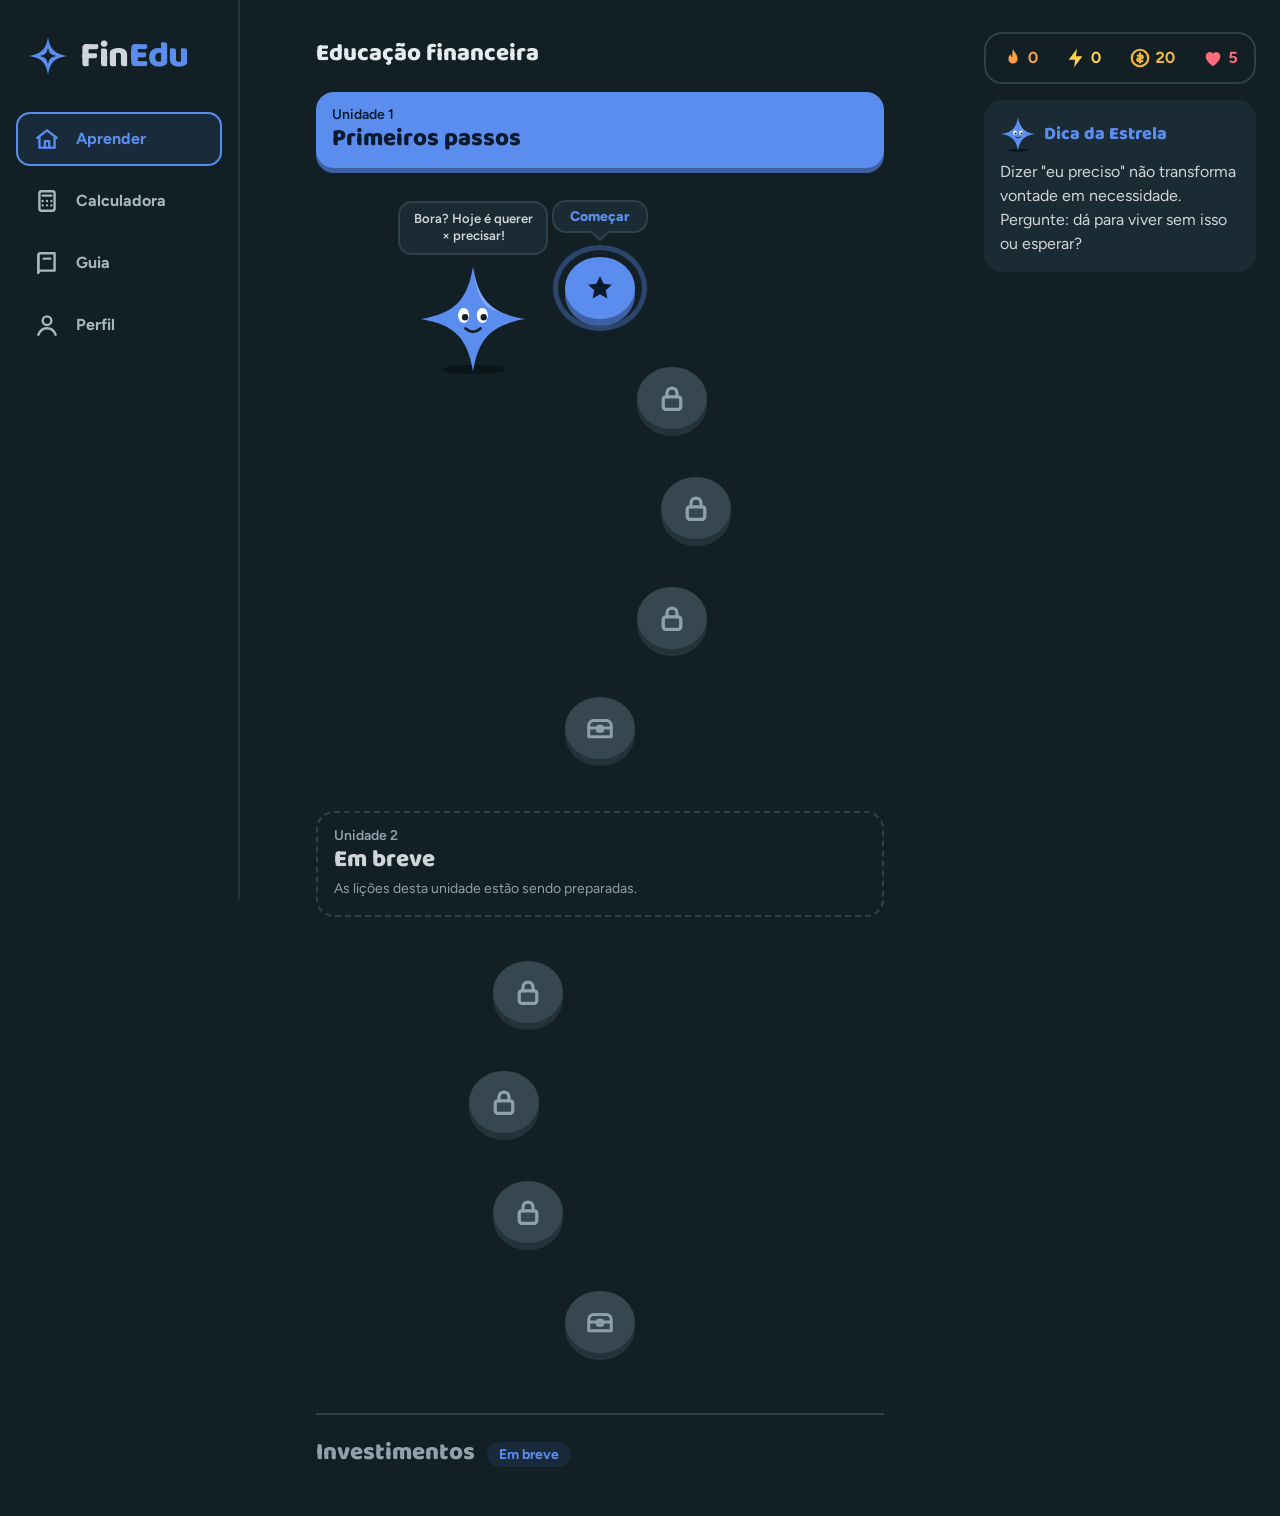
==== index.html @ fd8557d6 "Níveis por XP, de Aprendiz a Investidor, com aviso ao subir Co-Authored-By: Claude Opus 5.5 <noreply" ====
<!doctype html>
<html lang="pt-BR">
<head>
  <meta charset="utf-8">
  <meta name="viewport" content="width=device-width, initial-scale=1, viewport-fit=cover">
  <meta name="color-scheme" content="dark">
  <meta name="theme-color" content="#121F25">
  <meta name="description" content="FinEdu: educação financeira em lições curtas, para os alunos do CETI Dom Severino.">
  <title>FinEdu</title>
  <link rel="icon" href="img/favicon.svg" type="image/svg+xml">
  <link rel="stylesheet" href="css/estilo.css">
</head>
<body>

  <!-- ==========================================================
       ESTOJO DE ÍCONES
       Cada ícone é desenhado uma vez aqui (<symbol id="i-nome">)
       e reaproveitado no resto do app com <use href="#i-nome">.
       A cor vem do CSS (currentColor), nunca daqui.
       ========================================================== -->
  <svg class="estojo" xmlns="http://www.w3.org/2000/svg" aria-hidden="true" focusable="false">

    <!-- Estrela da logo: quatro pontas com o miolo vazado -->
    <symbol id="i-logo" viewBox="0 0 120 120">
      <path fill="currentColor" fill-rule="evenodd" d="M60 4C66 40 80 54 116 60C80 66 66 80 60 116C54 80 40 66 4 60C40 54 54 40 60 4ZM60 34C63 52 68 57 86 60C68 63 63 68 60 86C57 68 52 63 34 60C52 57 57 52 60 34Z"/>
    </symbol>

    <!-- Faísca: a mesma estrela, cheia (usada na comemoração) -->
    <symbol id="i-faisca" viewBox="0 0 120 120">
      <path fill="currentColor" d="M60 4C66 40 80 54 116 60C80 66 66 80 60 116C54 80 40 66 4 60C40 54 54 40 60 4Z"/>
    </symbol>

    <!-- Menu -->
    <symbol id="i-aprender" viewBox="0 0 24 24">
      <g fill="none" stroke="currentColor" stroke-width="2.2" stroke-linecap="round" stroke-linejoin="round">
        <path d="M3 11l9-7 9 7"/><path d="M5 10v10h14V10"/><path d="M10 20v-6h4v6"/>
      </g>
    </symbol>
    <symbol id="i-calculadora" viewBox="0 0 24 24">
      <g fill="none" stroke="currentColor" stroke-width="2.2" stroke-linecap="round" stroke-linejoin="round">
        <rect x="5" y="3" width="14" height="18" rx="2"/><path d="M8 7h8"/>
        <path d="M8 12h.01M12 12h.01M16 12h.01M8 16h.01M12 16h.01M16 16h.01"/>
      </g>
    </symbol>
    <symbol id="i-guia" viewBox="0 0 24 24">
      <g fill="none" stroke="currentColor" stroke-width="2.2" stroke-linecap="round" stroke-linejoin="round">
        <path d="M4 5a2 2 0 0 1 2-2h13v16H6a2 2 0 0 0-2 2z"/><path d="M4 21V5"/><path d="M9 8h6"/>
      </g>
    </symbol>
    <symbol id="i-perfil" viewBox="0 0 24 24">
      <g fill="none" stroke="currentColor" stroke-width="2.2" stroke-linecap="round" stroke-linejoin="round">
        <circle cx="12" cy="8" r="4"/><path d="M4 21c1.5-4 4.5-6 8-6s6.5 2 8 6"/>
      </g>
    </symbol>

    <!-- Contadores -->
    <symbol id="i-sequencia" viewBox="0 0 24 24">
      <path fill="currentColor" d="M12 2c1 4 5 5.5 5 11a5 5 0 0 1-10 0c0-2.5 1.2-4 2.4-5 .1 1.6.8 2.7 1.8 3.2C11 8.5 11.3 5 12 2z"/>
    </symbol>
    <symbol id="i-xp" viewBox="0 0 24 24">
      <path fill="currentColor" d="M13 2L4 14h7l-1 8 9-12h-7z"/>
    </symbol>
    <symbol id="i-moeda" viewBox="0 0 24 24">
      <g fill="none" stroke="currentColor" stroke-width="2.4" stroke-linecap="round">
        <circle cx="12" cy="12" r="9"/><path d="M12 7v10M9.5 9.5h4a1.5 1.5 0 0 1 0 3h-3a1.5 1.5 0 0 0 0 3h4"/>
      </g>
    </symbol>
    <symbol id="i-vida" viewBox="0 0 24 24">
      <path fill="currentColor" d="M12 21s-8-5.2-8-11a4.5 4.5 0 0 1 8-2.8A4.5 4.5 0 0 1 20 10c0 5.8-8 11-8 11z"/>
    </symbol>

    <!-- Nível: divisa (duas setas para cima) -->
    <symbol id="i-nivel" viewBox="0 0 24 24">
      <g fill="none" stroke="currentColor" stroke-width="2.6" stroke-linecap="round" stroke-linejoin="round">
        <path d="M6 12l6-6 6 6"/><path d="M6 19l6-6 6 6"/>
      </g>
    </symbol>

    <!-- Trilha -->
    <symbol id="i-check" viewBox="0 0 24 24">
      <path fill="none" stroke="currentColor" stroke-width="3.2" stroke-linecap="round" stroke-linejoin="round" d="M5 12.5l4.5 4.5L19 7.5"/>
    </symbol>
    <symbol id="i-estrela-licao" viewBox="0 0 24 24">
      <path fill="currentColor" d="M12 2.5l2.9 6 6.6.8-4.9 4.5 1.3 6.5L12 17l-5.9 3.3 1.3-6.5L2.5 9.3l6.6-.8z"/>
    </symbol>
    <symbol id="i-cadeado" viewBox="0 0 24 24">
      <g fill="none" stroke="currentColor" stroke-width="2.6" stroke-linecap="round" stroke-linejoin="round">
        <rect x="5" y="11" width="14" height="10" rx="2"/><path d="M8 11V8a4 4 0 0 1 8 0v3"/>
      </g>
    </symbol>
    <symbol id="i-bau" viewBox="0 0 24 24">
      <g fill="none" stroke="currentColor" stroke-width="2.4" stroke-linecap="round" stroke-linejoin="round">
        <path d="M3 10a4 4 0 0 1 4-4h10a4 4 0 0 1 4 4v9H3z"/><path d="M3 12h18"/><rect x="10" y="10.5" width="4" height="4" rx="1"/>
      </g>
    </symbol>
    <symbol id="i-bau-aberto" viewBox="0 0 24 24">
      <g fill="none" stroke="currentColor" stroke-width="2.4" stroke-linecap="round" stroke-linejoin="round">
        <path d="M3 13h18v6a1 1 0 0 1-1 1H4a1 1 0 0 1-1-1z"/>
        <path d="M4 10.5 5.6 5.4A2 2 0 0 1 7.5 4h9a2 2 0 0 1 1.9 1.4l1.6 5.1z"/>
        <path d="M12 13v3"/>
      </g>
    </symbol>

    <!-- Lição e avisos -->
    <symbol id="i-fechar" viewBox="0 0 24 24">
      <path fill="none" stroke="currentColor" stroke-width="2.6" stroke-linecap="round" d="M18 6L6 18M6 6l12 12"/>
    </symbol>
    <symbol id="i-alerta" viewBox="0 0 24 24">
      <g fill="none" stroke="currentColor" stroke-width="2.2" stroke-linecap="round" stroke-linejoin="round">
        <path d="M10.3 3.9 1.8 18a2 2 0 0 0 1.7 3h17a2 2 0 0 0 1.7-3L13.7 3.9a2 2 0 0 0-3.4 0z"/><path d="M12 9v4M12 17h.01"/>
      </g>
    </symbol>

    <!-- Perfil -->
    <symbol id="i-ajustes" viewBox="0 0 24 24">
      <g fill="none" stroke="currentColor" stroke-width="2.2" stroke-linecap="round">
        <path d="M4 7h9M17 7h3M4 17h3M11 17h9"/><circle cx="15" cy="7" r="2"/><circle cx="9" cy="17" r="2"/>
      </g>
    </symbol>
    <symbol id="i-alvo" viewBox="0 0 24 24">
      <g fill="none" stroke="currentColor" stroke-width="2.2">
        <circle cx="12" cy="12" r="9"/><circle cx="12" cy="12" r="5"/><circle cx="12" cy="12" r="1.2" fill="currentColor"/>
      </g>
    </symbol>
    <symbol id="i-info" viewBox="0 0 24 24">
      <g fill="none" stroke="currentColor" stroke-width="2.2" stroke-linecap="round">
        <circle cx="12" cy="12" r="9"/><path d="M12 11v5M12 8h.01"/>
      </g>
    </symbol>
  </svg>


  <div class="app">

    <!-- ==========================================================
         MENU
         Tela em pé: barra embaixo. Tela deitada: coluna à esquerda.
         Quem decide é o estilo.css; o HTML é o mesmo.
         ========================================================== -->
    <nav class="menu" aria-label="Menu principal">
      <a class="menu-logo" href="#aprender" aria-label="FinEdu, ir para a trilha">
        <svg class="logo-estrela" aria-hidden="true" focusable="false"><use href="#i-logo"></use></svg>
        <span class="logo-texto" aria-hidden="true"><span class="logo-fin">Fin</span><span class="logo-edu">Edu</span></span>
      </a>
      <a class="menu-item" href="#aprender" data-tela="aprender">
        <svg class="icone" aria-hidden="true" focusable="false"><use href="#i-aprender"></use></svg>
        <span>Aprender</span>
      </a>
      <a class="menu-item" href="#calculadora" data-tela="calculadora">
        <svg class="icone" aria-hidden="true" focusable="false"><use href="#i-calculadora"></use></svg>
        <span>Calculadora</span>
      </a>
      <a class="menu-item" href="#guia" data-tela="guia">
        <svg class="icone" aria-hidden="true" focusable="false"><use href="#i-guia"></use></svg>
        <span>Guia</span>
      </a>
      <a class="menu-item" href="#perfil" data-tela="perfil">
        <svg class="icone" aria-hidden="true" focusable="false"><use href="#i-perfil"></use></svg>
        <span>Perfil</span>
      </a>
    </nav>

    <!-- ==========================================================
         BARRA DE CIMA: logo e contadores
         ========================================================== -->
    <header class="topo">
      <a class="topo-logo" href="#aprender" aria-label="FinEdu, ir para a trilha">
        <svg class="logo-estrela" aria-hidden="true" focusable="false"><use href="#i-logo"></use></svg>
        <span class="logo-texto" aria-hidden="true"><span class="logo-fin">Fin</span><span class="logo-edu">Edu</span></span>
      </a>
      <div class="contadores" id="contadores-topo"></div>
    </header>

    <!-- ==========================================================
         TELAS: uma <section> para cada. Só uma aparece por vez
         (as outras ficam com o atributo hidden). O conteúdo de cada
         uma é montado pelo telas.js.
         ========================================================== -->
    <main class="principal" id="principal">
      <section class="tela" id="tela-aprender" hidden></section>
      <section class="tela" id="tela-calculadora" hidden></section>
      <section class="tela" id="tela-guia" hidden></section>
      <section class="tela" id="tela-perfil" hidden></section>
      <section class="tela tela--foco" id="tela-licao" hidden></section>
      <section class="tela tela--foco" id="tela-resultado" hidden></section>
      <section class="tela tela--foco" id="tela-bau" hidden></section>
      <section class="tela tela--foco" id="tela-sem-vidas" hidden></section>
    </main>

    <!-- ==========================================================
         COLUNA DA DIREITA (só aparece com a tela deitada e larga)
         ========================================================== -->
    <aside class="coluna-direita" aria-label="Seu resumo">
      <div class="contadores contadores--coluna" id="contadores-coluna"></div>
      <div id="dica-da-estrela"></div>
    </aside>
  </div>

  <!-- Aviso rápido que aparece e some sozinho -->
  <div class="aviso" id="aviso" role="status" aria-live="polite"></div>

  <!-- Texto lido por leitores de tela (o feedback da resposta, por exemplo) -->
  <div class="visualmente-oculto" id="anuncio" aria-live="polite"></div>

  <!-- Só aparece se o dados-licoes.js tiver algo fora do padrão -->
  <div class="problemas" id="problemas" role="alert" hidden></div>

  <!-- ==========================================================
       SCRIPTS: a ordem importa. Cada arquivo usa os de cima.
       ========================================================== -->
  <script src="js/dados-licoes.js"></script>
  <script src="js/armazenamento.js"></script>
  <script src="js/jogo.js"></script>
  <script src="js/telas.js"></script>
  <script src="js/app.js"></script>
</body>
</html>
---- css/estilo.css ----
/* ============================================================
   estilo.css — Todo o visual do FinEdu
   ============================================================
   Organização:
    1. Fontes
    2. Variáveis (cores, fontes, tamanhos, espaços) ← mude aqui
    3. Base
    4. Estrutura do app (tela em pé)
    5. Menu, barra de cima e contadores
    6. Botões
    7. Trilha
    8. Estrela (mascote)
    9. Lição
   10. Comemoração (vitória, baú, sem vidas)
   11. Em breve
   12. Perfil
   13. Coluna da direita
   14. Avisos
   15. Tela deitada (menu lateral)
   16. Modo foco (lição e comemorações, sem menu)
   17. Animações e movimento reduzido

   Regra: nenhuma cor, fonte ou medida "solta" no meio do
   arquivo. Tudo sai das variáveis da seção 2.

   Princípio visual: a "sombra sólida" embaixo de um elemento
   quer dizer "dá para tocar". Informação parada usa borda.
   ============================================================ */


/* ============================================================
   1. FONTES
   Os arquivos estão em css/fontes/ (funcionam sem internet).
   Baloo 2: títulos e números. Figtree: texto.
   Licença: SIL Open Font License (arquivos OFL-*.txt).
   ============================================================ */
@font-face {
  font-family: 'Baloo 2';
  src: url('fontes/baloo-2-latin-wght-normal.woff2') format('woff2');
  font-weight: 400 800;
  font-style: normal;
  font-display: swap;
}

@font-face {
  font-family: 'Figtree';
  src: url('fontes/figtree-latin-wght-normal.woff2') format('woff2');
  font-weight: 300 900;
  font-style: normal;
  font-display: swap;
}


/* ============================================================
   2. VARIÁVEIS
   ============================================================ */
:root {
  color-scheme: dark;

  /* ---------- COR DE DESTAQUE (provisória) ----------
     Para trocar a cor da marca, troque só este bloco.
     Valores prontos das opções em discussão:
       Azul clareado (atual)  #5B8DEF  sombra #3E60A3  texto em cima #0B1A2C  RGB 91, 141, 239
       Verde                  #6DA24A  sombra #4A6E32  texto em cima #0B1A2C  RGB 109, 162, 74
       Roxo                   #49308E  sombra #322161  texto em cima #FFFFFF  RGB 73, 48, 142
                              (o roxo quase some no fundo escuro: contraste 1,7)
     Nas duas linhas com rgba, troque os três números pelo RGB da cor nova.
     Lembrete: o img/favicon.svg tem a cor escrita nele; troque lá também. */
  --cor-destaque: #5B8DEF;
  --cor-destaque-sombra: #3E60A3;
  --cor-destaque-suave: rgba(91, 141, 239, 0.10);   /* fundo do item ativo: mais forte que 0.10, o texto azul em cima não passa no contraste */
  --cor-destaque-anel: rgba(91, 141, 239, 0.35);
  --cor-sobre-destaque: #0B1A2C;

  /* ---------- Base ---------- */
  --cor-fundo: #121F25;
  --cor-linha: #22333B;            /* bordas da barra de cima e do menu */
  --cor-cartao: #1B2B33;           /* cartões e balões */
  --cor-borda: #2E4049;
  --cor-texto: #D0D5D9;
  --cor-texto-secundario: #8FA1AA;
  --cor-texto-menu: #A9B6BD;
  --cor-titulo: #E6EBEE;
  --cor-bloqueado: #36474F;
  --cor-bloqueado-sombra: #24333A;
  --cor-bloqueado-icone: #8FA1AA;  /* na prévia era #6F848E; clareei para o cadeado passar no contraste mínimo de 3:1 */
  --cor-texto-escuro: #0B1A2C;     /* texto em cima de cores claras */

  /* ---------- Acerto e erro ---------- */
  --cor-acerto: #6CC24A;
  --cor-acerto-sombra: #4A8A30;
  --cor-acerto-suave: rgba(108, 194, 74, 0.14);
  --cor-acerto-fundo: #1B3324;     /* painel de feedback */
  --cor-erro: #FF6B6B;
  --cor-erro-sombra: #B84A4A;
  --cor-erro-suave: rgba(255, 107, 107, 0.14);
  --cor-erro-fundo: #3A1D22;

  /* ---------- Contadores, baú e níveis ---------- */
  --cor-sequencia: #FF9F43;
  --cor-xp: #FFD24A;
  --cor-moeda: #F5B83D;
  --cor-vida: #FF6B7D;
  --cor-bau: #F5B83D;
  --cor-bau-sombra: #A87A1F;
  --cor-facil: var(--cor-acerto);
  --cor-media: var(--cor-xp);
  --cor-dificil: var(--cor-sequencia);

  /* ---------- Mascote ---------- */
  --cor-olho-mascote: #FFFFFF;
  --cor-sombra-mascote: #0B1418;

  /* ---------- Fundos escuros por trás de janelas ---------- */
  --cor-veu: rgba(5, 12, 15, 0.72);
  --sombra-flutuante: 0 10px 28px rgba(0, 0, 0, 0.45);

  /* ---------- Fontes ---------- */
  --fonte-titulo: 'Baloo 2', 'Figtree', system-ui, sans-serif;
  --fonte-texto: 'Figtree', system-ui, -apple-system, 'Segoe UI', Roboto, sans-serif;

  /* ---------- Tamanhos de texto (escala clássica: 12 14 16 18 21 24 36) ---------- */
  --tamanho-mini: 0.75rem;         /* 12px */
  --tamanho-pequeno: 0.875rem;     /* 14px */
  --tamanho-base: 1rem;            /* 16px */
  --tamanho-medio: 1.125rem;       /* 18px */
  --tamanho-titulo-p: 1.3125rem;   /* 21px */
  --tamanho-titulo-m: 1.5rem;      /* 24px */
  --tamanho-titulo-g: 2.25rem;     /* 36px */

  /* ---------- Espaços (como tamanho de roupa) ---------- */
  --espaco-pp: 4px;
  --espaco-p: 8px;
  --espaco-m: 12px;
  --espaco-g: 16px;
  --espaco-gg: 24px;
  --espaco-xg: 32px;
  --espaco-xgg: 48px;

  /* ---------- Cantos arredondados ---------- */
  --raio-p: 10px;
  --raio-m: 14px;
  --raio-g: 18px;
  --raio-total: 999px;

  /* ---------- Medidas ---------- */
  --alvo-minimo: 48px;             /* tamanho mínimo de qualquer coisa tocável */
  --borda: 2px;
  --sombra-solida: 4px;            /* altura da sombra sólida dos botões */
  --sombra-no: 7px;                /* altura da sombra das bolinhas da trilha */
  --largura-conteudo: 600px;
  --largura-licao: 680px;
  --largura-menu-lateral: 240px;
  --largura-coluna-direita: 320px;
  --altura-menu-inferior: 76px;
  --tamanho-no: 70px;              /* bolinha da trilha */
  --amplitude-curva: 72px;         /* quanto a trilha balança para os lados */
  --largura-estrela-guia: 104px;   /* mascote ao lado da trilha */
  --tamanho-estrela-guia: 80px;

  /* ---------- Tempo das animações ---------- */
  --tempo-rapido: 90ms;
  --tempo-medio: 240ms;

  /* Espaço das bordas do aparelho (notch, barra de gestos) */
  --margem-segura-baixo: env(safe-area-inset-bottom, 0px);
  --margem-segura-cima: env(safe-area-inset-top, 0px);
}


/* ============================================================
   3. BASE
   ============================================================ */
*,
*::before,
*::after {
  box-sizing: border-box;
  margin: 0;
  padding: 0;
}

html {
  -webkit-text-size-adjust: 100%;
  text-size-adjust: 100%;
}

body {
  min-height: 100vh;
  min-height: 100dvh;
  background: var(--cor-fundo);
  color: var(--cor-texto);
  font-family: var(--fonte-texto);
  font-size: var(--tamanho-base);
  line-height: 1.5;
  -webkit-font-smoothing: antialiased;
  -webkit-tap-highlight-color: transparent;
}

h1,
h2,
h3 {
  font-family: var(--fonte-titulo);
  font-weight: 800;
  line-height: 1.15;
  color: var(--cor-titulo);
}

button,
a {
  font: inherit;
  color: inherit;
}

button {
  cursor: pointer;
  background: none;
  border: 0;
}

a {
  text-decoration: none;
}

ul,
ol {
  list-style: none;
}

svg {
  display: block;
}

/* O atributo hidden sempre esconde, mesmo com display definido em outra regra */
[hidden] {
  display: none !important;
}

/* Foco visível para quem usa teclado (notebook) */
:focus-visible {
  outline: 3px solid var(--cor-texto);
  outline-offset: 3px;
  border-radius: var(--raio-p);
}

/* Títulos recebem foco ao trocar de tela (para leitores de tela), sem contorno */
h1:focus,
h2:focus {
  outline: none;
}

/* Some da tela, mas leitores de tela continuam lendo */
.visualmente-oculto {
  position: absolute;
  width: 1px;
  height: 1px;
  overflow: hidden;
  clip: rect(0 0 0 0);
  clip-path: inset(50%);
  white-space: nowrap;
}

/* O estojo de ícones não aparece; só fornece os desenhos */
.estojo {
  position: absolute;
  width: 0;
  height: 0;
  overflow: hidden;
}

.icone {
  width: 24px;
  height: 24px;
  flex-shrink: 0;
}


/* ============================================================
   4. ESTRUTURA DO APP (tela em pé: celular e tablet em pé)
   ============================================================ */
.principal {
  width: 100%;
  max-width: var(--largura-conteudo);
  margin: 0 auto;
  padding: var(--espaco-g) var(--espaco-g)
           calc(var(--altura-menu-inferior) + var(--margem-segura-baixo) + var(--espaco-gg));
}

/* A coluna da direita só aparece na tela deitada e larga (seção 15) */
.coluna-direita {
  display: none;
}


/* ============================================================
   5. MENU, BARRA DE CIMA E CONTADORES
   ============================================================ */

/* ----- Logo ----- */
.logo-estrela {
  width: 32px;
  height: 32px;
  color: var(--cor-destaque);
  flex-shrink: 0;
}

.logo-texto {
  font-family: var(--fonte-titulo);
  font-weight: 800;
  font-size: var(--tamanho-titulo-m);
  line-height: 1;
  letter-spacing: -0.01em;
}

.logo-fin { color: var(--cor-texto); }
.logo-edu { color: var(--cor-destaque); }

/* ----- Barra de cima ----- */
.topo {
  position: sticky;
  top: 0;
  z-index: 20;
  display: flex;
  align-items: center;
  justify-content: space-between;
  gap: var(--espaco-m);
  padding: calc(var(--espaco-m) + var(--margem-segura-cima)) var(--espaco-g) var(--espaco-m);
  background: var(--cor-fundo);
  border-bottom: var(--borda) solid var(--cor-linha);
}

.topo-logo {
  display: flex;
  align-items: center;
  justify-content: center;
  gap: var(--espaco-p);
  min-width: var(--alvo-minimo);
  min-height: var(--alvo-minimo);
}

/* Em celular estreito, só a estrela: o nome não cabe com os contadores */
.topo-logo .logo-texto {
  display: none;
}

/* ----- Contadores ----- */
.contadores {
  display: flex;
  align-items: center;
  gap: var(--espaco-g);
}

.contador {
  display: flex;
  align-items: center;
  gap: var(--espaco-pp);
  font-weight: 700;
  font-size: var(--tamanho-base);
  font-variant-numeric: tabular-nums;
}

.contador .icone {
  width: 22px;
  height: 22px;
}

.contador--sequencia { color: var(--cor-sequencia); }
.contador--xp        { color: var(--cor-xp); }
.contador--moedas    { color: var(--cor-moeda); }
.contador--vidas     { color: var(--cor-vida); }

/* ----- Menu (embaixo, na tela em pé) ----- */
.menu {
  position: fixed;
  left: 0;
  right: 0;
  bottom: 0;
  z-index: 20;
  display: grid;
  grid-template-columns: repeat(4, minmax(0, 1fr));
  gap: var(--espaco-pp);
  padding: var(--espaco-p) var(--espaco-p) calc(var(--espaco-m) + var(--margem-segura-baixo));
  background: var(--cor-fundo);
  border-top: var(--borda) solid var(--cor-linha);
}

/* A logo do menu só aparece no menu lateral */
.menu-logo {
  display: none;
}

.menu-item {
  display: flex;
  flex-direction: column;
  align-items: center;
  justify-content: center;
  gap: 2px;
  min-height: 56px;
  padding: var(--espaco-p) var(--espaco-pp);
  border: var(--borda) solid transparent;
  border-radius: var(--raio-m);
  color: var(--cor-texto-menu);
  font-weight: 700;
  font-size: var(--tamanho-mini);
  transition: color var(--tempo-rapido), background-color var(--tempo-rapido);
}

.menu-item .icone {
  width: 26px;
  height: 26px;
}

.menu-item[aria-current="page"] {
  color: var(--cor-destaque);
  background: var(--cor-destaque-suave);
  border-color: var(--cor-destaque);
}


/* ============================================================
   6. BOTÕES
   Todo botão "de verdade" tem a sombra sólida embaixo. Ao
   apertar, ele desce e a sombra some: parece uma tecla.
   ============================================================ */
.botao {
  --cor-do-botao: var(--cor-destaque);
  --sombra-do-botao: var(--cor-destaque-sombra);
  --texto-do-botao: var(--cor-sobre-destaque);

  display: inline-flex;
  align-items: center;
  justify-content: center;
  gap: var(--espaco-p);
  width: 100%;
  min-height: 52px;
  padding: var(--espaco-m) var(--espaco-gg);
  border-radius: var(--raio-m);
  background: var(--cor-do-botao);
  color: var(--texto-do-botao);
  box-shadow: 0 var(--sombra-solida) 0 var(--sombra-do-botao);
  font-weight: 800;
  font-size: var(--tamanho-medio);
  text-align: center;
  transition: transform var(--tempo-rapido), box-shadow var(--tempo-rapido);
  -webkit-user-select: none;
  user-select: none;
}

.botao:active:not(:disabled) {
  transform: translateY(var(--sombra-solida));
  box-shadow: 0 0 0 var(--sombra-do-botao);
}

.botao:disabled {
  --cor-do-botao: var(--cor-bloqueado);
  --sombra-do-botao: var(--cor-bloqueado-sombra);
  --texto-do-botao: var(--cor-texto-secundario);
  cursor: default;
}

.botao--acerto {
  --cor-do-botao: var(--cor-acerto);
  --sombra-do-botao: var(--cor-acerto-sombra);
  --texto-do-botao: var(--cor-texto-escuro);
}

.botao--erro {
  --cor-do-botao: var(--cor-erro);
  --sombra-do-botao: var(--cor-erro-sombra);
  --texto-do-botao: var(--cor-texto-escuro);
}

/* Contorno: ações secundárias (Cancelar, Ir para a trilha) */
.botao--contorno {
  --cor-do-botao: transparent;
  --sombra-do-botao: var(--cor-borda);
  --texto-do-botao: var(--cor-texto);
  border: var(--borda) solid var(--cor-borda);
}

/* Contorno vermelho: ação que apaga algo */
.botao--contorno-erro {
  --cor-do-botao: transparent;
  --sombra-do-botao: var(--cor-erro-sombra);
  --texto-do-botao: var(--cor-erro);
  border: var(--borda) solid var(--cor-erro);
}

/* Só texto: ação de saída, sem destaque */
.botao--texto {
  --cor-do-botao: transparent;
  --sombra-do-botao: transparent;
  --texto-do-botao: var(--cor-erro);
}

/* Botão pequeno, do tamanho do texto (Perfil) */
.botao--compacto {
  width: auto;
  min-height: var(--alvo-minimo);
  padding: var(--espaco-p) var(--espaco-g);
  font-size: var(--tamanho-base);
}

/* Botão só com ícone (fechar) */
.botao-icone {
  display: grid;
  place-items: center;
  width: var(--alvo-minimo);
  height: var(--alvo-minimo);
  flex-shrink: 0;
  border-radius: var(--raio-m);
  color: var(--cor-texto-secundario);
  transition: background-color var(--tempo-rapido), color var(--tempo-rapido);
}

.botao-icone:active {
  background: var(--cor-cartao);
  color: var(--cor-texto);
}


/* ============================================================
   7. TRILHA
   ============================================================ */
.trilha {
  display: flex;
  flex-direction: column;
  gap: var(--espaco-gg);
}

/* Nome da trilha: o título de cada parte do caminho */
.trilha-nome {
  font-size: var(--tamanho-titulo-m);
  margin-top: var(--espaco-p);
}

.trilha + .trilha {
  margin-top: var(--espaco-xg);
}

/* Trilha sem unidades: aparece só o nome e "Em breve" */
.trilha-futura {
  display: flex;
  flex-direction: row;
  align-items: baseline;
  flex-wrap: wrap;
  gap: var(--espaco-m);
  padding-top: var(--espaco-gg);
  border-top: var(--borda) solid var(--cor-borda);
}

.trilha-futura .trilha-nome {
  margin-top: 0;
  color: var(--cor-texto-secundario);
}

/* Etiqueta "Em breve" */
.selo {
  display: inline-flex;
  align-items: center;
  padding: 2px var(--espaco-m);
  border-radius: var(--raio-total);
  background: var(--cor-destaque-suave);
  color: var(--cor-destaque);
  font-weight: 700;
  font-size: var(--tamanho-pequeno);
}

/* ----- Cartão da unidade (faixa colorida, como na prévia) ----- */
.unidade {
  padding: var(--espaco-m) var(--espaco-g) var(--espaco-g);
  border-radius: var(--raio-g);
  background: var(--cor-destaque);
  color: var(--cor-sobre-destaque);
  box-shadow: 0 5px 0 var(--cor-destaque-sombra);
}

.unidade-rotulo {
  font-weight: 600;
  font-size: var(--tamanho-pequeno);
}

.unidade-titulo {
  color: inherit;
  font-size: var(--tamanho-titulo-m);
}

.unidade-texto {
  margin-top: var(--espaco-pp);
  font-size: var(--tamanho-pequeno);
}

/* Unidade sem conteúdo ainda: apagada, sem cor de destaque */
.unidade--em-breve {
  background: transparent;
  color: var(--cor-texto-secundario);
  border: var(--borda) dashed var(--cor-borda);
  box-shadow: none;
}

.unidade--em-breve .unidade-titulo {
  color: var(--cor-texto);
}

/* ----- O caminho de bolinhas ----- */
.caminho {
  display: flex;
  flex-direction: column;
  align-items: center;
  gap: var(--espaco-gg);
  padding: var(--espaco-p) 0 var(--espaco-g);
}

/* Cada bolinha anda para os lados pelo valor de --curva
   (de -1 a 1, definido no telas.js). É isso que faz o S. */
.no {
  display: flex;
  flex-direction: column;
  align-items: center;
  gap: var(--espaco-m);
  transform: translateX(calc(var(--curva, 0) * var(--amplitude-curva)));
  scroll-margin: 160px;
}

/* O anel: só aparece em volta da lição atual */
.no-anel {
  position: relative;
  padding: 7px;
  border: 5px solid transparent;
  border-radius: 50%;
}

.no--atual .no-anel {
  border-color: var(--cor-destaque-anel);
}

/* A bolinha: uma "moeda" com sombra sólida embaixo */
.no-botao {
  --cor-do-no: var(--cor-destaque);
  --sombra-do-no: var(--cor-destaque-sombra);
  --icone-do-no: var(--cor-sobre-destaque);

  display: grid;
  place-items: center;
  width: var(--tamanho-no);
  height: calc(var(--tamanho-no) - 8px);
  border-radius: 50%;
  background: var(--cor-do-no);
  color: var(--icone-do-no);
  box-shadow: 0 var(--sombra-no) 0 var(--sombra-do-no);
  transition: transform var(--tempo-rapido), box-shadow var(--tempo-rapido);
}

.no-botao .icone {
  width: 30px;
  height: 30px;
}

.no-botao:active {
  transform: translateY(var(--sombra-no));
  box-shadow: 0 0 0 var(--sombra-do-no);
}

.no--bloqueada .no-botao,
.no--em-breve .no-botao,
.no--bau-trancado .no-botao {
  --cor-do-no: var(--cor-bloqueado);
  --sombra-do-no: var(--cor-bloqueado-sombra);
  --icone-do-no: var(--cor-bloqueado-icone);
}

.no--bau-liberado .no-botao {
  --cor-do-no: var(--cor-bau);
  --sombra-do-no: var(--cor-bau-sombra);
  --icone-do-no: var(--cor-texto-escuro);
  animation: pulsar 1.8s ease-in-out infinite;
}

.no--bau-aberto .no-botao {
  --cor-do-no: var(--cor-cartao);
  --sombra-do-no: var(--cor-borda);
  --icone-do-no: var(--cor-texto-secundario);
}

/* Balão "Começar" em cima da lição atual */
.no-comecar {
  position: relative;
  padding: var(--espaco-pp) var(--espaco-g);
  border: var(--borda) solid var(--cor-borda);
  border-radius: var(--raio-m);
  background: var(--cor-cartao);
  color: var(--cor-destaque);
  font-weight: 800;
  font-size: var(--tamanho-pequeno);
  animation: balancar 1.6s ease-in-out infinite;
}

/* Bico do balão, apontando para a bolinha */
.no-comecar::after {
  content: '';
  position: absolute;
  left: 50%;
  bottom: -8px;
  width: 12px;
  height: 12px;
  background: var(--cor-cartao);
  border-right: var(--borda) solid var(--cor-borda);
  border-bottom: var(--borda) solid var(--cor-borda);
  transform: translateX(-50%) rotate(45deg);
}

/* ----- Estrela ao lado do próximo passo ----- */
.estrela-guia {
  position: absolute;
  top: 50%;
  display: flex;
  flex-direction: column;
  align-items: center;
  gap: var(--espaco-p);
  width: var(--largura-estrela-guia);
  transform: translateY(-50%);
  pointer-events: none;
}

.estrela-guia--esquerda { right: calc(100% + 10px); }
.estrela-guia--direita  { left: calc(100% + 10px); }

.estrela-guia .estrela {
  width: var(--tamanho-estrela-guia);
  height: var(--tamanho-estrela-guia);
}

.balao {
  position: relative;
  padding: var(--espaco-p) var(--espaco-m);
  border: var(--borda) solid var(--cor-borda);
  border-radius: var(--raio-m);
  background: var(--cor-cartao);
  color: var(--cor-texto);
  font-weight: 600;
  font-size: 0.8125rem;   /* 13px: o balão é estreito */
  line-height: 1.3;
  text-align: center;
}

/* ============================================================
   8. ESTRELA (mascote provisória)
   O desenho fica no telas.js (função desenharEstrela); aqui
   só as cores de cada parte.
   ============================================================ */
.estrela {
  width: 100%;
  height: auto;
  overflow: visible;
}

.estrela-sombra { fill: var(--cor-sombra-mascote); }
.estrela-corpo  { fill: var(--cor-destaque); }
.estrela-brilho { fill: var(--cor-olho-mascote); opacity: 0.25; }
.estrela-olho   { fill: var(--cor-olho-mascote); }
.estrela-pupila { fill: var(--cor-fundo); }
.estrela-boca   { fill: var(--cor-fundo); }

.estrela-traco {
  fill: none;
  stroke: var(--cor-fundo);
  stroke-width: 3;
  stroke-linecap: round;
}

.estrela-traco--fino {
  stroke-width: 2.4;
}


/* ============================================================
   9. LIÇÃO
   ============================================================ */
.licao {
  display: flex;
  flex-direction: column;
  min-height: 100vh;
  min-height: 100dvh;
}

.licao-conteudo {
  flex: 1;
  width: 100%;
  max-width: var(--largura-licao);
  margin: 0 auto;
  padding: calc(var(--espaco-m) + var(--margem-segura-cima)) var(--espaco-g) var(--espaco-gg);
}

/* ----- Topo: fechar, barra de progresso e vidas ----- */
.licao-topo {
  display: flex;
  align-items: center;
  gap: var(--espaco-m);
  margin-bottom: var(--espaco-gg);
}

/* A barra tem uma parte para cada questão. Depois de responder,
   a parte fica verde (acertou) ou vermelha (errou). A vermelha
   fica verde quando o aluno acerta a questão na revisão. */
.barra {
  flex: 1;
  display: flex;
  gap: 6px;
}

.barra-parte {
  flex: 1;
  height: 14px;
  border-radius: var(--raio-total);
  background: var(--cor-borda);
  transition: background-color var(--tempo-medio);
}

.barra-parte--atual  { background: var(--cor-destaque); }
.barra-parte--certa  { background: var(--cor-acerto); }
.barra-parte--errada { background: var(--cor-erro); }

.licao-vidas {
  display: flex;
  align-items: center;
  gap: var(--espaco-pp);
  color: var(--cor-vida);
  font-weight: 800;
  font-size: var(--tamanho-medio);
  font-variant-numeric: tabular-nums;
}

.licao-vidas--perdeu .icone {
  animation: tremer 0.45s ease-in-out;
}

/* ----- Nível da questão (ou revisão) e a nota ao lado ----- */
.licao-rotulos {
  display: flex;
  flex-wrap: wrap;
  align-items: center;
  gap: var(--espaco-p) var(--espaco-m);
}

.licao-nota {
  color: var(--cor-texto-secundario);
  font-size: var(--tamanho-pequeno);
}

.etiqueta {
  display: inline-flex;
  padding: 0 var(--espaco-m);
  border: var(--borda) solid currentColor;
  border-radius: var(--raio-total);
  font-weight: 700;
  font-size: var(--tamanho-pequeno);
  line-height: 1.6;
}

.etiqueta--facil   { color: var(--cor-facil); }
.etiqueta--media   { color: var(--cor-media); }
.etiqueta--dificil { color: var(--cor-dificil); }
.etiqueta--revisao { color: var(--cor-erro); }
.etiqueta--aquecimento { color: var(--cor-destaque); }

.licao-pergunta {
  margin: var(--espaco-m) 0 var(--espaco-gg);
  font-weight: 700;
  font-size: var(--tamanho-titulo-p);
  line-height: 1.3;
}

/* ----- Alternativas ----- */
.alternativas {
  display: flex;
  flex-direction: column;
  gap: var(--espaco-m);
}

.alternativa {
  --cor-da-borda: var(--cor-borda);
  --cor-da-sombra: var(--cor-borda);

  display: flex;
  align-items: center;
  gap: var(--espaco-m);
  width: 100%;
  min-height: 60px;
  padding: var(--espaco-m) var(--espaco-g);
  border: var(--borda) solid var(--cor-da-borda);
  border-radius: var(--raio-m);
  box-shadow: 0 var(--sombra-solida) 0 var(--cor-da-sombra);
  color: var(--cor-texto);
  font-weight: 600;
  line-height: 1.35;
  text-align: left;
  transition: transform var(--tempo-rapido), box-shadow var(--tempo-rapido),
              border-color var(--tempo-rapido), background-color var(--tempo-rapido);
}

.alternativa:active:not(:disabled) {
  transform: translateY(var(--sombra-solida));
  box-shadow: 0 0 0 var(--cor-da-sombra);
}

.alternativa:disabled {
  cursor: default;
}

/* Letra da alternativa (A, B, C, D) */
.alternativa-letra {
  display: grid;
  place-items: center;
  width: 30px;
  height: 30px;
  flex-shrink: 0;
  border: var(--borda) solid var(--cor-da-borda);
  border-radius: var(--raio-p);
  color: var(--cor-texto-secundario);
  font-weight: 800;
  font-size: var(--tamanho-pequeno);
}

.alternativa--marcada {
  --cor-da-borda: var(--cor-destaque);
  --cor-da-sombra: var(--cor-destaque-sombra);
  background: var(--cor-destaque-suave);
}

.alternativa--marcada .alternativa-letra {
  background: var(--cor-destaque);
  color: var(--cor-sobre-destaque);
}

.alternativa--certa {
  --cor-da-borda: var(--cor-acerto);
  --cor-da-sombra: var(--cor-acerto-sombra);
  background: var(--cor-acerto-suave);
}

.alternativa--certa .alternativa-letra {
  background: var(--cor-acerto);
  color: var(--cor-texto-escuro);
}

.alternativa--errada {
  --cor-da-borda: var(--cor-erro);
  --cor-da-sombra: var(--cor-erro-sombra);
  background: var(--cor-erro-suave);
  animation: tremer 0.45s ease-in-out;
}

.alternativa--errada .alternativa-letra {
  background: var(--cor-erro);
  color: var(--cor-texto-escuro);
}

.alternativa--apagada {
  opacity: 0.45;
}

/* No notebook, o mouse em cima mostra que dá para clicar */
@media (hover: hover) {
  .alternativa:hover:not(:disabled):not(.alternativa--marcada) {
    background: var(--cor-cartao);
  }
}

/* ----- Barra de baixo: botão Verificar e, depois, o feedback ----- */
.licao-acoes {
  position: sticky;
  bottom: 0;
  z-index: 5;
  border-top: var(--borda) solid var(--cor-linha);
  background: var(--cor-fundo);
}

.licao-acoes-dentro {
  display: flex;
  flex-direction: column;
  gap: var(--espaco-g);
  width: 100%;
  max-width: var(--largura-licao);
  margin: 0 auto;
  padding: var(--espaco-g) var(--espaco-g) calc(var(--espaco-g) + var(--margem-segura-baixo));
}

.licao-acoes--acerto,
.licao-acoes--erro {
  border-top-color: transparent;
}

.licao-acoes--acerto { background: var(--cor-acerto-fundo); }
.licao-acoes--erro   { background: var(--cor-erro-fundo); }

.licao-acoes--acerto .licao-acoes-dentro,
.licao-acoes--erro .licao-acoes-dentro {
  animation: subir var(--tempo-medio) ease-out;
}

.feedback-titulo {
  display: flex;
  align-items: center;
  gap: var(--espaco-p);
  font-family: var(--fonte-titulo);
  font-weight: 800;
  font-size: var(--tamanho-titulo-m);
  line-height: 1.2;
}

.licao-acoes--acerto .feedback-titulo { color: var(--cor-acerto); }
.licao-acoes--erro .feedback-titulo   { color: var(--cor-erro); }

/* Círculo do ícone: da cor do título, com o ícone da cor do painel */
.feedback-icone {
  display: grid;
  place-items: center;
  width: 32px;
  height: 32px;
  flex-shrink: 0;
  border-radius: 50%;
  background: currentColor;
}

.feedback-icone .icone {
  width: 18px;
  height: 18px;
}

.licao-acoes--acerto .feedback-icone .icone { color: var(--cor-acerto-fundo); }
.licao-acoes--erro .feedback-icone .icone   { color: var(--cor-erro-fundo); }

.feedback-texto {
  margin-top: var(--espaco-p);
  color: var(--cor-texto);
}

.feedback-texto strong {
  color: var(--cor-titulo);
}

/* ----- Confirmação de saída (sobe de baixo) ----- */
.folha {
  position: fixed;
  inset: 0;
  z-index: 40;
  display: flex;
  align-items: flex-end;
  justify-content: center;
  background: var(--cor-veu);
}

.folha-caixa {
  display: flex;
  flex-direction: column;
  align-items: center;
  gap: var(--espaco-m);
  width: 100%;
  max-width: 480px;
  padding: var(--espaco-gg) var(--espaco-g) calc(var(--espaco-gg) + var(--margem-segura-baixo));
  border: var(--borda) solid var(--cor-borda);
  border-bottom: 0;
  border-radius: var(--raio-g) var(--raio-g) 0 0;
  background: var(--cor-cartao);
  text-align: center;
  animation: subir var(--tempo-medio) ease-out;
}

.folha-caixa .estrela {
  width: 88px;
  height: 88px;
}

.folha-titulo {
  font-size: var(--tamanho-titulo-m);
}

.folha-texto {
  max-width: 36ch;
  color: var(--cor-texto-secundario);
}

.folha-botoes {
  display: flex;
  flex-direction: column;
  gap: var(--espaco-m);
  width: 100%;
  margin-top: var(--espaco-p);
}


/* ============================================================
   10. COMEMORAÇÃO (vitória, baú aberto, sem vidas)
   ============================================================ */
.comemoracao {
  display: flex;
  flex-direction: column;
  align-items: center;
  justify-content: center;
  gap: var(--espaco-g);
  width: 100%;
  max-width: 440px;
  min-height: 100vh;
  min-height: 100dvh;
  margin: 0 auto;
  padding: var(--espaco-xg) var(--espaco-g) calc(var(--espaco-xg) + var(--margem-segura-baixo));
  text-align: center;
}

.comemoracao-figura {
  position: relative;
  display: grid;
  place-items: center;
  width: 168px;
  height: 168px;
}

.comemoracao-figura .estrela,
.comemoracao-figura .icone-grande {
  animation: surgir 0.6s cubic-bezier(0.2, 1.4, 0.4, 1) both;
}

.comemoracao-figura .estrela {
  width: 100%;
  height: 100%;
}

.icone-grande {
  width: 120px;
  height: 120px;
  color: var(--cor-bau);
}

/* Faíscas em volta da Estrela: a única animação "de enfeite" do app */
.faisca {
  position: absolute;
  width: 22px;
  height: 22px;
  color: var(--cor-xp);
  animation: faiscar 0.9s ease-out 0.35s both;
}

.faisca--1 { top: 6%;  left: -2%; }
.faisca--2 { top: -2%; right: 8%;  width: 16px; height: 16px; color: var(--cor-destaque); animation-delay: 0.45s; }
.faisca--3 { bottom: 20%; right: -6%; animation-delay: 0.55s; }
.faisca--4 { bottom: 6%; left: 6%; width: 14px; height: 14px; color: var(--cor-sequencia); animation-delay: 0.5s; }

.comemoracao-titulo {
  font-size: var(--tamanho-titulo-g);
}

.comemoracao-texto {
  max-width: 34ch;
  color: var(--cor-texto-secundario);
  font-size: var(--tamanho-medio);
}

/* ----- Placar: XP, moedas e precisão ----- */
.placar {
  display: grid;
  grid-auto-flow: column;
  grid-auto-columns: minmax(0, 1fr);
  gap: var(--espaco-m);
  width: 100%;
  margin-top: var(--espaco-p);
}

.placar-item {
  --cor-do-item: var(--cor-destaque);
  display: flex;
  flex-direction: column;
  border: var(--borda) solid var(--cor-do-item);
  border-radius: var(--raio-m);
  overflow: hidden;
}

.placar-rotulo {
  padding: var(--espaco-pp) var(--espaco-p);
  background: var(--cor-do-item);
  color: var(--cor-texto-escuro);
  font-weight: 800;
  font-size: var(--tamanho-pequeno);
}

.placar-valor {
  display: flex;
  align-items: center;
  justify-content: center;
  gap: var(--espaco-pp);
  padding: var(--espaco-m) var(--espaco-p);
  color: var(--cor-do-item);
  font-family: var(--fonte-titulo);
  font-weight: 800;
  font-size: var(--tamanho-titulo-m);
  line-height: 1;
  font-variant-numeric: tabular-nums;
}

.placar-valor .icone {
  width: 22px;
  height: 22px;
}

.placar-item--xp       { --cor-do-item: var(--cor-xp); }
.placar-item--moedas   { --cor-do-item: var(--cor-moeda); }
.placar-item--precisao { --cor-do-item: var(--cor-acerto); }
.placar-item--vidas    { --cor-do-item: var(--cor-vida); }

.comemoracao-sequencia {
  display: flex;
  align-items: center;
  gap: var(--espaco-p);
  color: var(--cor-sequencia);
  font-weight: 700;
}

/* Aviso de nível novo: é informação, então tem borda (sem sombra) */
.comemoracao-nivel {
  display: flex;
  align-items: center;
  gap: var(--espaco-p);
  padding: var(--espaco-p) var(--espaco-g);
  border: var(--borda) solid var(--cor-xp);
  border-radius: var(--raio-m);
  color: var(--cor-xp);
  font-weight: 800;
}

.comemoracao .botao {
  margin-top: var(--espaco-g);
}

/* ----- Sem vidas: cada saída com o que acontece embaixo ----- */
.opcoes {
  display: flex;
  flex-direction: column;
  gap: var(--espaco-gg);
  width: 100%;
  margin-top: var(--espaco-p);
}

.opcao {
  display: flex;
  flex-direction: column;
  gap: var(--espaco-p);
}

.opcoes .botao {
  margin-top: 0;
}

.opcao-texto {
  color: var(--cor-texto-secundario);
  font-size: var(--tamanho-pequeno);
}


/* ============================================================
   11. EM BREVE (Calculadora e Guia, por enquanto)
   ============================================================ */
.em-breve {
  display: flex;
  flex-direction: column;
  align-items: center;
  gap: var(--espaco-g);
  max-width: 420px;
  margin: var(--espaco-xg) auto 0;
  text-align: center;
}

.em-breve-figura {
  display: grid;
  place-items: center;
  width: 112px;
  height: 112px;
  border: var(--borda) dashed var(--cor-borda);
  border-radius: 50%;
  color: var(--cor-destaque);
}

.em-breve-figura .icone {
  width: 52px;
  height: 52px;
}

.em-breve-titulo {
  font-size: var(--tamanho-titulo-m);
}

.em-breve-texto {
  max-width: 38ch;
  color: var(--cor-texto-secundario);
}

.em-breve .botao {
  margin-top: var(--espaco-p);
}


/* ============================================================
   12. PERFIL
   ============================================================ */
.perfil {
  display: flex;
  flex-direction: column;
  gap: var(--espaco-xg);
}

.perfil-topo {
  display: flex;
  align-items: center;
  gap: var(--espaco-g);
}

.perfil-avatar {
  display: grid;
  place-items: center;
  width: 88px;
  height: 88px;
  flex-shrink: 0;
  border: var(--borda) solid var(--cor-borda);
  border-radius: 50%;
  background: var(--cor-cartao);
}

.perfil-avatar .estrela {
  width: 64px;
  height: 64px;
}

.perfil-titulo {
  font-size: var(--tamanho-titulo-g);
}

.perfil-sub {
  color: var(--cor-texto-secundario);
}

.secao-titulo {
  display: flex;
  align-items: center;
  gap: var(--espaco-p);
  margin-bottom: var(--espaco-m);
  font-size: var(--tamanho-titulo-p);
}

.secao-titulo .icone {
  color: var(--cor-texto-secundario);
}

/* ----- Estatísticas ----- */
.estatisticas {
  display: grid;
  grid-template-columns: repeat(2, minmax(0, 1fr));
  gap: var(--espaco-m);
}

.estatistica {
  display: flex;
  align-items: center;
  gap: var(--espaco-m);
  padding: var(--espaco-m) var(--espaco-g);
  border: var(--borda) solid var(--cor-borda);
  border-radius: var(--raio-m);
}

.estatistica .icone {
  width: 28px;
  height: 28px;
}

.estatistica-valor {
  display: block;
  color: var(--cor-titulo);
  font-family: var(--fonte-titulo);
  font-weight: 800;
  font-size: var(--tamanho-titulo-p);
  line-height: 1.1;
  font-variant-numeric: tabular-nums;
}

.estatistica-nome {
  display: block;
  color: var(--cor-texto-secundario);
  font-size: var(--tamanho-pequeno);
}

/* O nível ocupa a linha inteira, em cima das outras */
.estatistica--nivel {
  grid-column: 1 / -1;
}

.estatistica--nivel .icone     { color: var(--cor-xp); }
.estatistica--sequencia .icone { color: var(--cor-sequencia); }
.estatistica--xp .icone        { color: var(--cor-xp); }
.estatistica--moedas .icone    { color: var(--cor-moeda); }
.estatistica--licoes .icone    { color: var(--cor-destaque); }
.estatistica--precisao .icone  { color: var(--cor-acerto); }
.estatistica--vidas .icone     { color: var(--cor-vida); }

/* ----- Configurações e Sobre ----- */
.painel {
  padding: var(--espaco-g);
  border: var(--borda) solid var(--cor-borda);
  border-radius: var(--raio-g);
}

.config-linha {
  display: flex;
  align-items: center;
  justify-content: space-between;
  flex-wrap: wrap;
  gap: var(--espaco-m);
}

.config-nome {
  color: var(--cor-titulo);
  font-weight: 700;
}

.config-desc {
  max-width: 40ch;
  color: var(--cor-texto-secundario);
  font-size: var(--tamanho-pequeno);
}

.confirmacao {
  margin-top: var(--espaco-g);
  padding: var(--espaco-g);
  border: var(--borda) solid var(--cor-erro);
  border-radius: var(--raio-m);
  background: var(--cor-erro-fundo);
}

.confirmacao-titulo {
  color: var(--cor-erro);
  font-size: var(--tamanho-titulo-p);
}

.confirmacao-texto {
  margin: var(--espaco-pp) 0 var(--espaco-g);
}

.confirmacao-botoes {
  display: flex;
  flex-wrap: wrap;
  gap: var(--espaco-m);
}

.confirmacao-botoes .botao {
  flex: 1 1 160px;
}

.alerta-salvar {
  display: flex;
  gap: var(--espaco-p);
  margin-top: var(--espaco-g);
  color: var(--cor-xp);
  font-size: var(--tamanho-pequeno);
}

.sobre {
  color: var(--cor-texto-secundario);
}

.sobre p + p {
  margin-top: var(--espaco-p);
}

.sobre strong {
  color: var(--cor-texto);
}


/* ============================================================
   13. COLUNA DA DIREITA (tela deitada e larga)
   ============================================================ */
.contadores--coluna {
  justify-content: space-between;
  padding: var(--espaco-m) var(--espaco-g);
  border: var(--borda) solid var(--cor-borda);
  border-radius: var(--raio-g);
}

.dica {
  padding: var(--espaco-g);
  border-radius: var(--raio-g);
  background: var(--cor-cartao);
}

.dica-topo {
  display: flex;
  align-items: center;
  gap: var(--espaco-p);
  margin-bottom: var(--espaco-p);
}

.dica-topo .estrela {
  width: 36px;
  height: 36px;
}

.dica-titulo {
  color: var(--cor-destaque);
  font-size: var(--tamanho-medio);
}


/* ============================================================
   14. AVISOS
   ============================================================ */

/* Aviso rápido (ex.: "Essa lição chega em breve.") */
.aviso {
  position: fixed;
  left: 50%;
  bottom: calc(var(--altura-menu-inferior) + var(--margem-segura-baixo) + var(--espaco-g));
  z-index: 50;
  width: max-content;
  max-width: calc(100% - 2 * var(--espaco-g));
  padding: var(--espaco-m) var(--espaco-g);
  border: var(--borda) solid var(--cor-borda);
  border-radius: var(--raio-m);
  background: var(--cor-cartao);
  color: var(--cor-titulo);
  font-weight: 600;
  text-align: center;
  box-shadow: var(--sombra-flutuante);
  opacity: 0;
  transform: translate(-50%, 12px);
  pointer-events: none;
  transition: opacity var(--tempo-medio), transform var(--tempo-medio);
}

.aviso--visivel {
  opacity: 1;
  transform: translate(-50%, 0);
}

/* Problemas no conteúdo (só para a equipe perceber e corrigir) */
.problemas {
  position: fixed;
  top: var(--espaco-m);
  left: var(--espaco-m);
  right: var(--espaco-m);
  z-index: 60;
  max-width: 720px;
  max-height: 60vh;
  margin: 0 auto;
  overflow: auto;
  padding: var(--espaco-g);
  border: var(--borda) solid var(--cor-erro);
  border-radius: var(--raio-m);
  background: var(--cor-erro-fundo);
  box-shadow: var(--sombra-flutuante);
}

.problemas-topo {
  display: flex;
  align-items: flex-start;
  justify-content: space-between;
  gap: var(--espaco-m);
}

.problemas-titulo {
  display: flex;
  align-items: center;
  gap: var(--espaco-p);
  color: var(--cor-erro);
  font-weight: 800;
}

.problemas-lista {
  margin-top: var(--espaco-p);
  padding-left: var(--espaco-gg);
  list-style: disc;
  font-size: var(--tamanho-pequeno);
}

.problemas-lista li + li {
  margin-top: var(--espaco-pp);
}


/* ============================================================
   15. TELAS MAIORES
   ============================================================ */

/* Telinha muito estreita: a Estrela não cabe ao lado da trilha */
@media (max-width: 339px) {
  .estrela-guia { display: none; }
  .contadores { gap: var(--espaco-m); }
}

@media (min-width: 400px) {
  :root {
    --largura-estrela-guia: 120px;
    --tamanho-estrela-guia: 92px;
  }
}

/* Cabe o nome "FinEdu" ao lado da estrela na barra de cima */
@media (min-width: 480px) {
  .topo-logo .logo-texto { display: inline; }
}

/* Tablet em pé: trilha mais aberta, Estrela maior */
@media (min-width: 600px) {
  :root {
    --amplitude-curva: 96px;
    --largura-estrela-guia: 150px;
    --tamanho-estrela-guia: 112px;
  }
  .licao-pergunta { font-size: var(--tamanho-titulo-m); }
}

/* Lição em tela larga: feedback de um lado, botão do outro */
@media (min-width: 720px) {
  .licao-acoes-dentro {
    flex-direction: row;
    align-items: center;
    gap: var(--espaco-gg);
  }
  .licao-acoes-dentro .botao {
    width: auto;
    min-width: 200px;
    margin-left: auto;
    flex-shrink: 0;
  }
  .folha { align-items: center; }
  .folha-caixa {
    border-bottom: var(--borda) solid var(--cor-borda);
    border-radius: var(--raio-g);
  }
}

/* ----- TELA DEITADA: menu vira coluna à esquerda -----
   A troca é pela ORIENTAÇÃO, não só pela largura: tablet Samsung
   em pé tem uns 800px de largura e precisa continuar com o menu
   embaixo. */
@media (orientation: landscape) and (min-width: 768px) {
  .app {
    display: grid;
    grid-template-columns: var(--largura-menu-lateral) minmax(0, 1fr);
    grid-template-rows: auto 1fr;
    grid-template-areas:
      "menu topo"
      "menu principal";
    min-height: 100vh;
    min-height: 100dvh;
  }

  .menu {
    grid-area: menu;
    position: sticky;
    top: 0;
    height: 100vh;
    height: 100dvh;
    display: flex;
    flex-direction: column;
    gap: var(--espaco-p);
    padding: var(--espaco-xg) var(--espaco-g);
    border-top: 0;
    border-right: var(--borda) solid var(--cor-linha);
  }

  .menu-logo {
    display: flex;
    align-items: center;
    gap: var(--espaco-m);
    min-height: var(--alvo-minimo);
    margin-bottom: var(--espaco-gg);
    padding: 0 var(--espaco-m);
  }

  .menu-logo .logo-estrela {
    width: 40px;
    height: 40px;
  }

  .menu-logo .logo-texto {
    font-size: var(--tamanho-titulo-g);
  }

  .menu-item {
    flex-direction: row;
    justify-content: flex-start;
    gap: var(--espaco-g);
    min-height: 52px;
    padding: var(--espaco-m) var(--espaco-g);
    font-size: var(--tamanho-base);
  }

  .topo {
    grid-area: topo;
    justify-content: flex-end;
    border-bottom: 0;
  }

  .topo-logo {
    display: none;
  }

  .principal {
    grid-area: principal;
    padding-bottom: var(--espaco-xgg);
  }

  .aviso {
    bottom: var(--espaco-gg);
  }
}

/* ----- TELA DEITADA E LARGA (tablet deitado, notebook):
   aparece a coluna da direita com contadores e dica ----- */
@media (orientation: landscape) and (min-width: 1200px) {
  .app {
    grid-template-columns: var(--largura-menu-lateral) minmax(0, 1fr) var(--largura-coluna-direita);
    grid-template-rows: 1fr;
    grid-template-areas: "menu principal direita";
  }

  .topo {
    display: none;
  }

  .principal {
    padding-top: var(--espaco-xg);
  }

  .coluna-direita {
    grid-area: direita;
    position: sticky;
    top: 0;
    align-self: start;
    display: flex;
    flex-direction: column;
    gap: var(--espaco-g);
    padding: var(--espaco-xg) var(--espaco-gg);
  }
}


/* ============================================================
   16. MODO FOCO (lição e comemorações): sem menu, sem distração
   Fica no fim do arquivo para valer por cima das regras acima.
   ============================================================ */
.modo-foco .app {
  display: block;
}

.modo-foco .menu,
.modo-foco .topo,
.modo-foco .coluna-direita {
  display: none;
}

.modo-foco .principal {
  max-width: none;
  padding: 0;
}

.modo-foco .aviso {
  bottom: var(--espaco-gg);
}


/* ============================================================
   17. ANIMAÇÕES
   ============================================================ */
@keyframes balancar {
  0%, 100% { transform: translateY(0); }
  50%      { transform: translateY(-4px); }
}

@keyframes pulsar {
  0%, 100% { transform: scale(1); }
  50%      { transform: scale(1.06); }
}

@keyframes tremer {
  0%, 100% { transform: translateX(0); }
  20%      { transform: translateX(-6px); }
  40%      { transform: translateX(6px); }
  60%      { transform: translateX(-4px); }
  80%      { transform: translateX(4px); }
}

@keyframes subir {
  from { transform: translateY(24px); opacity: 0; }
  to   { transform: translateY(0);    opacity: 1; }
}

@keyframes surgir {
  0%   { transform: scale(0.4);  opacity: 0; }
  70%  { transform: scale(1.08); opacity: 1; }
  100% { transform: scale(1); }
}

@keyframes faiscar {
  0%   { transform: scale(0) rotate(0deg);   opacity: 0; }
  40%  { opacity: 1; }
  100% { transform: scale(1) rotate(90deg);  opacity: 1; }
}

/* Quem desligou as animações no aparelho não vê movimento */
@media (prefers-reduced-motion: reduce) {
  *,
  *::before,
  *::after {
    animation-duration: 0.01ms !important;
    animation-iteration-count: 1 !important;
    transition-duration: 0.01ms !important;
  }
}
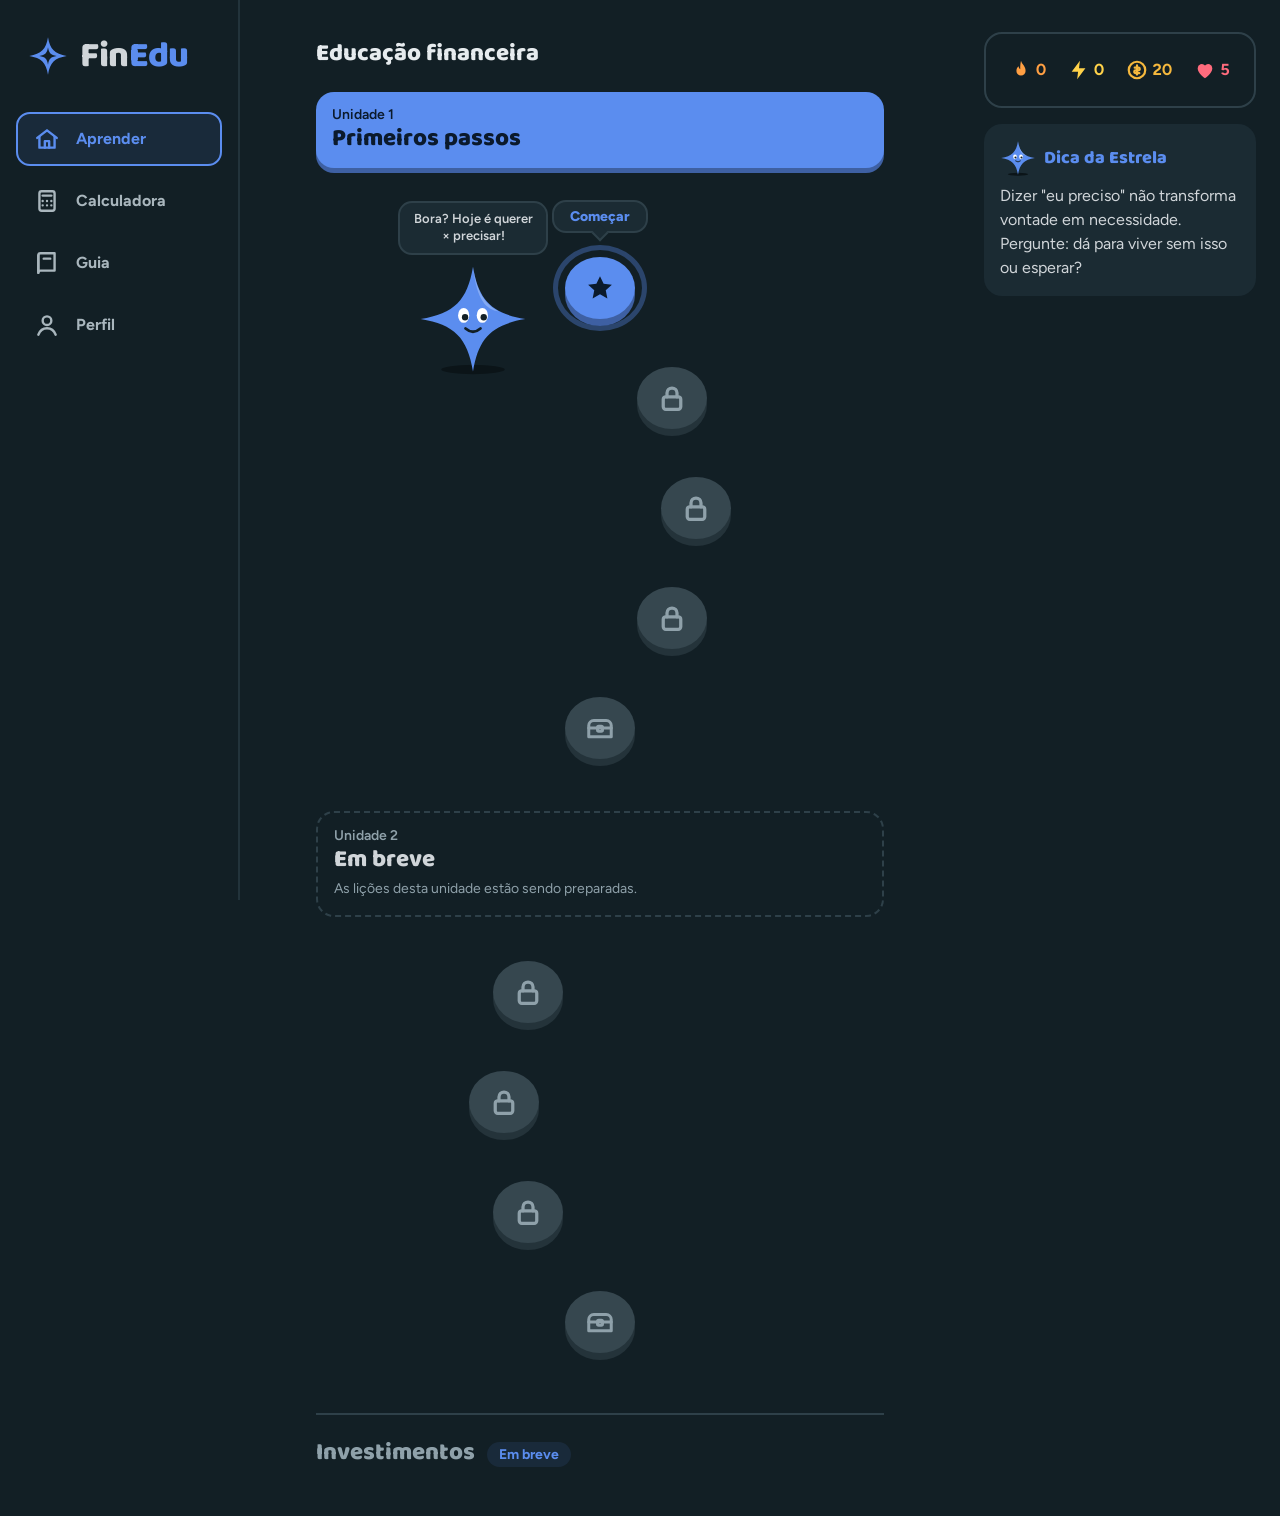
==== commit 2215e83f: "Painel "Como funciona" nos contadores e aviso de que o erro não tirou vida Co-Authored-By: Claude Op" ====
--- a/index.html
+++ b/index.html
@@ -196,6 +196,13 @@
     </aside>
   </div>
 
+  <!-- ==========================================================
+       JANELAS (<dialog> do navegador): o conteúdo é montado pelo
+       telas.js. O Esc fecha sozinho.
+       ========================================================== -->
+  <!-- Painel "Como funciona": abre ao tocar nos contadores -->
+  <dialog class="folha" id="painel" aria-labelledby="titulo-painel"></dialog>
+
   <!-- Aviso rápido que aparece e some sozinho -->
   <div class="aviso" id="aviso" role="status" aria-live="polite"></div>
 
--- a/css/estilo.css
+++ b/css/estilo.css
@@ -244,7 +244,8 @@
 
 /* Títulos recebem foco ao trocar de tela (para leitores de tela), sem contorno */
 h1:focus,
-h2:focus {
+h2:focus,
+h3:focus {
   outline: none;
 }
 
@@ -342,20 +343,38 @@
   display: none;
 }
 
-/* ----- Contadores ----- */
+/* ----- Contadores -----
+   Cada contador é um botão que abre o painel "Como funciona". O
+   visual continua o de informação; só ganha um fundo ao apertar. */
 .contadores {
   display: flex;
   align-items: center;
-  gap: var(--espaco-g);
+  gap: var(--espaco-pp);
 }
 
 .contador {
   display: flex;
   align-items: center;
+  justify-content: center;
   gap: var(--espaco-pp);
+  min-width: var(--alvo-minimo);
+  min-height: var(--alvo-minimo);
+  padding: 0 var(--espaco-p);
+  border-radius: var(--raio-m);
   font-weight: 700;
   font-size: var(--tamanho-base);
   font-variant-numeric: tabular-nums;
+  transition: background-color var(--tempo-rapido);
+}
+
+.contador:active {
+  background: var(--cor-cartao);
+}
+
+@media (hover: hover) {
+  .contador:hover {
+    background: var(--cor-cartao);
+  }
 }
 
 .contador .icone {
@@ -1086,6 +1105,59 @@
   width: 100%;
   margin-top: var(--espaco-p);
 }
+
+/* ----- Janelas do navegador (<dialog>): painel "Como funciona" -----
+   Usam o visual da confirmação de saída (.folha e .folha-caixa).
+   Aqui só sai o visual padrão que o navegador põe no <dialog>. */
+dialog.folha {
+  width: 100%;
+  max-width: none;
+  height: 100%;
+  max-height: none;
+  margin: 0;
+  padding: 0;
+  border: 0;
+  color: inherit;
+}
+
+dialog.folha:not([open]) {
+  display: none;
+}
+
+/* O fundo escuro é a própria .folha; o do navegador fica invisível */
+dialog.folha::backdrop {
+  background: transparent;
+}
+
+/* Caixa com texto corrido: à esquerda e com rolagem se não couber */
+.folha-caixa--texto {
+  align-items: stretch;
+  max-height: 88vh;
+  max-height: 88dvh;
+  overflow-y: auto;
+  text-align: left;
+}
+
+/* Cada parte do painel (vidas, moedas, XP, sequência) */
+.painel-parte {
+  display: flex;
+  flex-direction: column;
+  gap: var(--espaco-pp);
+  padding-top: var(--espaco-m);
+  border-top: var(--borda) solid var(--cor-borda);
+}
+
+.painel-parte-titulo {
+  display: flex;
+  align-items: center;
+  gap: var(--espaco-p);
+  font-size: var(--tamanho-medio);
+}
+
+.painel-parte--vidas .icone     { color: var(--cor-vida); }
+.painel-parte--moedas .icone    { color: var(--cor-moeda); }
+.painel-parte--xp .icone        { color: var(--cor-xp); }
+.painel-parte--sequencia .icone { color: var(--cor-sequencia); }
 
 
 /* ============================================================
@@ -1585,10 +1657,12 @@
    15. TELAS MAIORES
    ============================================================ */
 
-/* Telinha muito estreita: a Estrela não cabe ao lado da trilha */
+/* Telinha muito estreita: a Estrela não cabe ao lado da trilha, e os
+   contadores ficam mais juntos para caber na barra de cima */
 @media (max-width: 339px) {
   .estrela-guia { display: none; }
-  .contadores { gap: var(--espaco-m); }
+  .topo { gap: var(--espaco-pp); }
+  .contador { padding: 0 var(--espaco-pp); }
 }
 
 @media (min-width: 400px) {
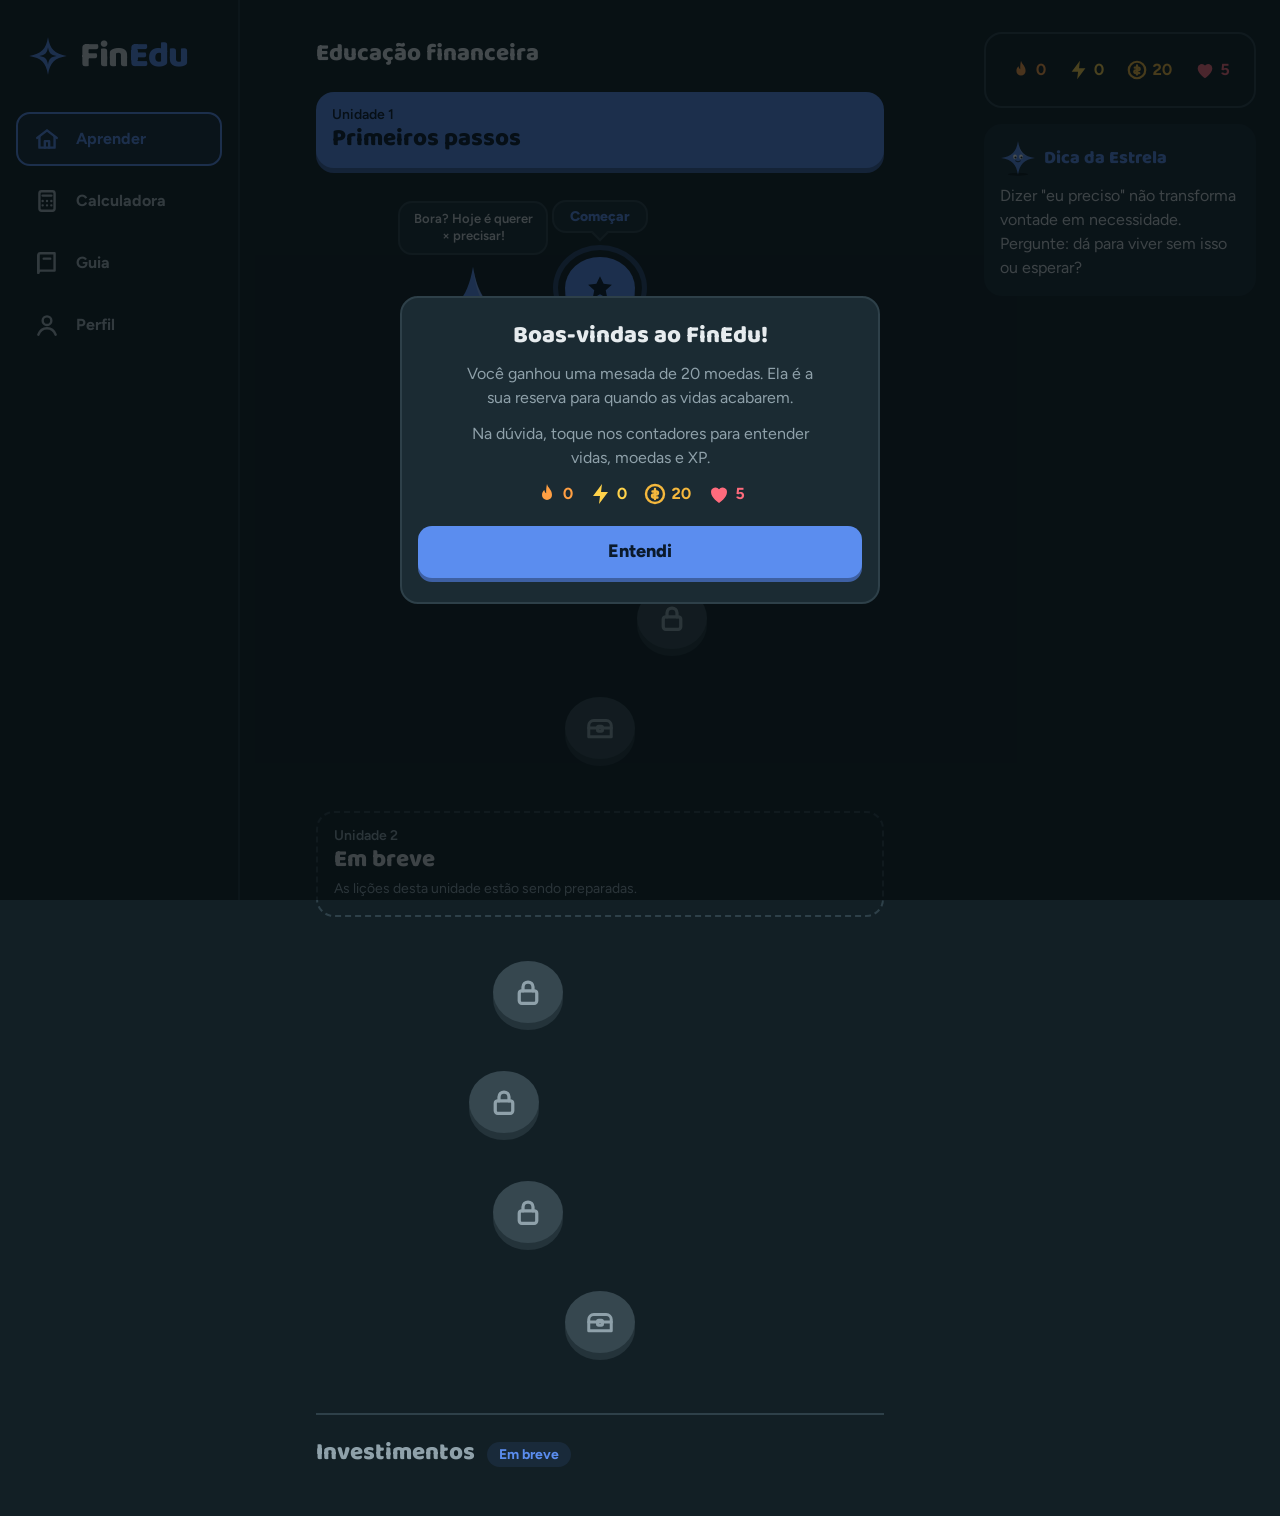
==== commit 8e16ca0b: "Aviso de boas-vindas com a mesada, uma vez só Co-Authored-By: Claude Opus 5.5 <noreply@anthropic.com" ====
--- a/index.html
+++ b/index.html
@@ -203,6 +203,9 @@
   <!-- Painel "Como funciona": abre ao tocar nos contadores -->
   <dialog class="folha" id="painel" aria-labelledby="titulo-painel"></dialog>
 
+  <!-- Boas-vindas: aparece uma vez, para quem começa do zero -->
+  <dialog class="folha" id="boas-vindas" aria-labelledby="titulo-boas-vindas"></dialog>
+
   <!-- Aviso rápido que aparece e some sozinho -->
   <div class="aviso" id="aviso" role="status" aria-live="polite"></div>
 
--- a/css/estilo.css
+++ b/css/estilo.css
@@ -1106,9 +1106,10 @@
   margin-top: var(--espaco-p);
 }
 
-/* ----- Janelas do navegador (<dialog>): painel "Como funciona" -----
-   Usam o visual da confirmação de saída (.folha e .folha-caixa).
-   Aqui só sai o visual padrão que o navegador põe no <dialog>. */
+/* ----- Janelas do navegador (<dialog>): painel "Como funciona" e
+   boas-vindas. Usam o visual da confirmação de saída (.folha e
+   .folha-caixa). Aqui só sai o visual padrão que o navegador põe
+   no <dialog>. ----- */
 dialog.folha {
   width: 100%;
   max-width: none;
@@ -1158,6 +1159,22 @@
 .painel-parte--moedas .icone    { color: var(--cor-moeda); }
 .painel-parte--xp .icone        { color: var(--cor-xp); }
 .painel-parte--sequencia .icone { color: var(--cor-sequencia); }
+
+/* Boas-vindas: os contadores desenhados como estão na tela (só imagem) */
+.boas-vindas-contadores {
+  display: flex;
+  flex-wrap: wrap;
+  justify-content: center;
+  gap: var(--espaco-g);
+  font-weight: 700;
+  font-variant-numeric: tabular-nums;
+}
+
+.boas-vindas-contadores span {
+  display: flex;
+  align-items: center;
+  gap: var(--espaco-pp);
+}
 
 
 /* ============================================================
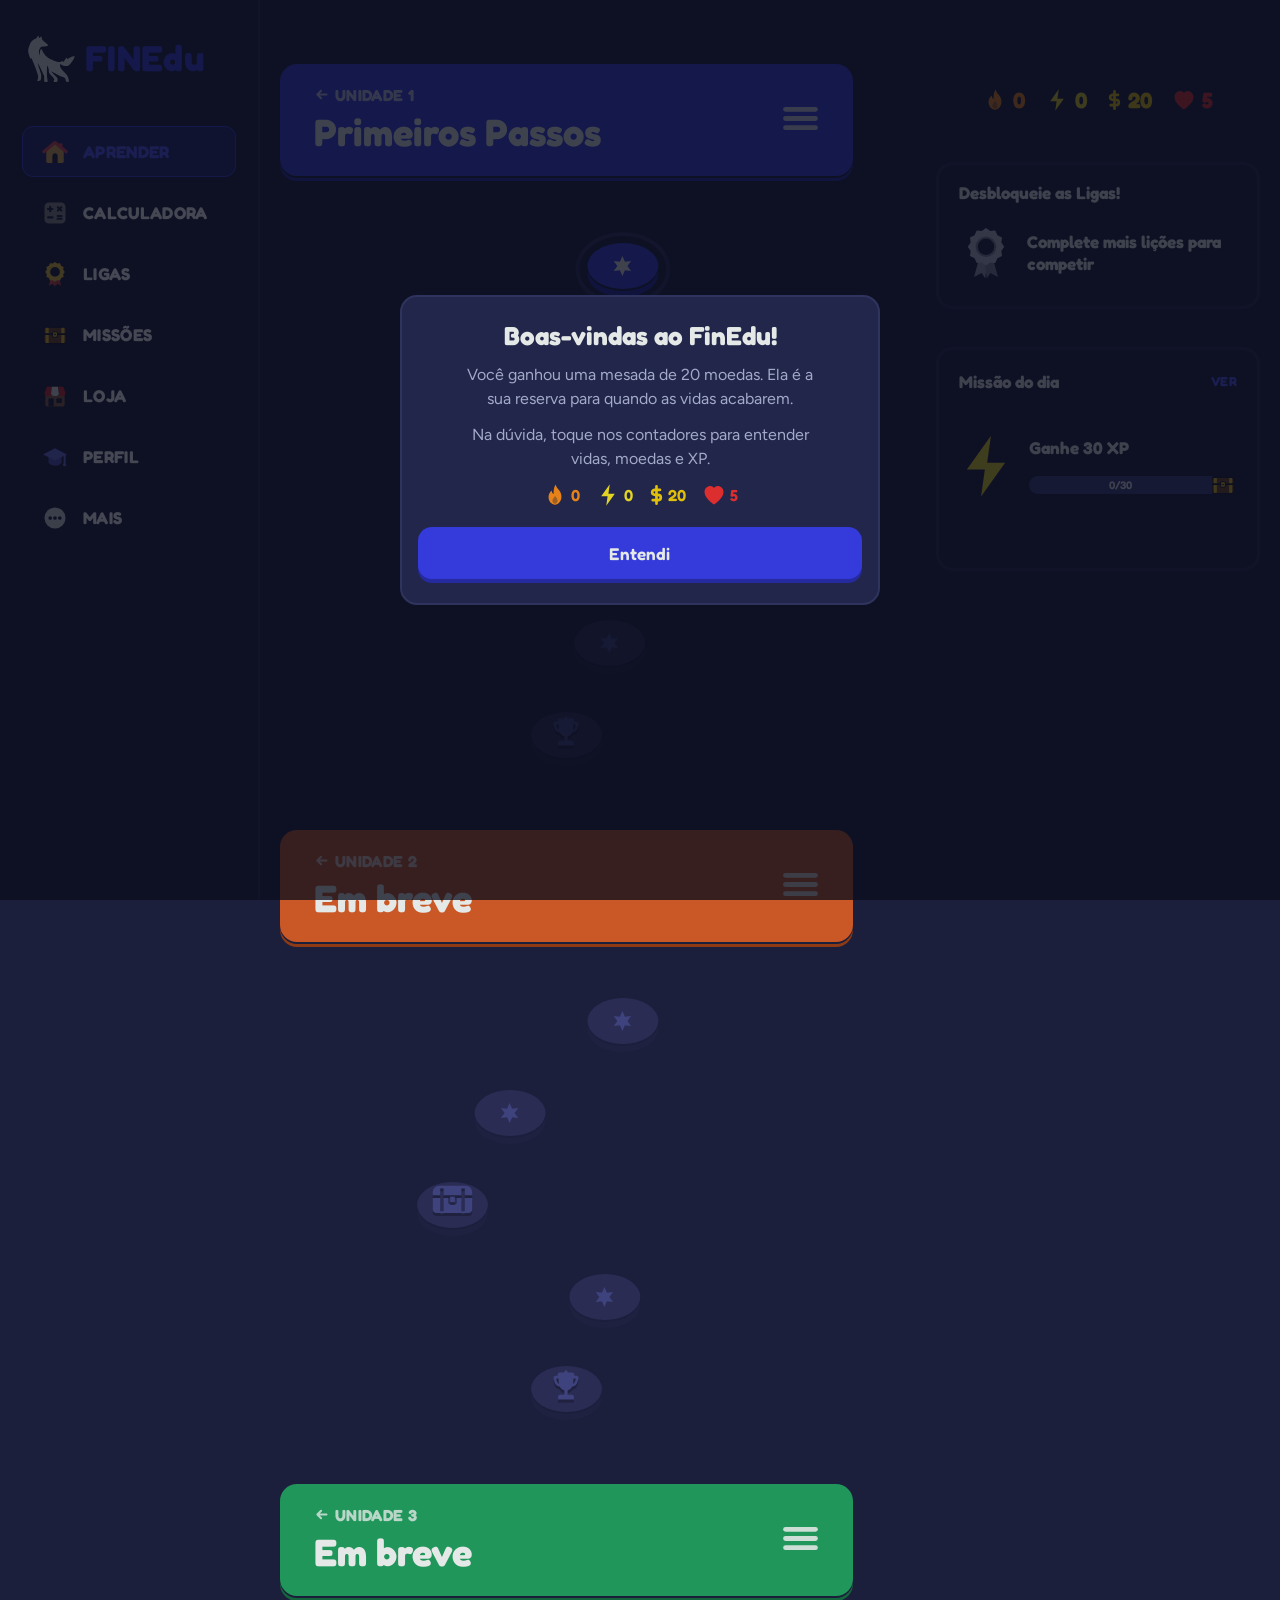
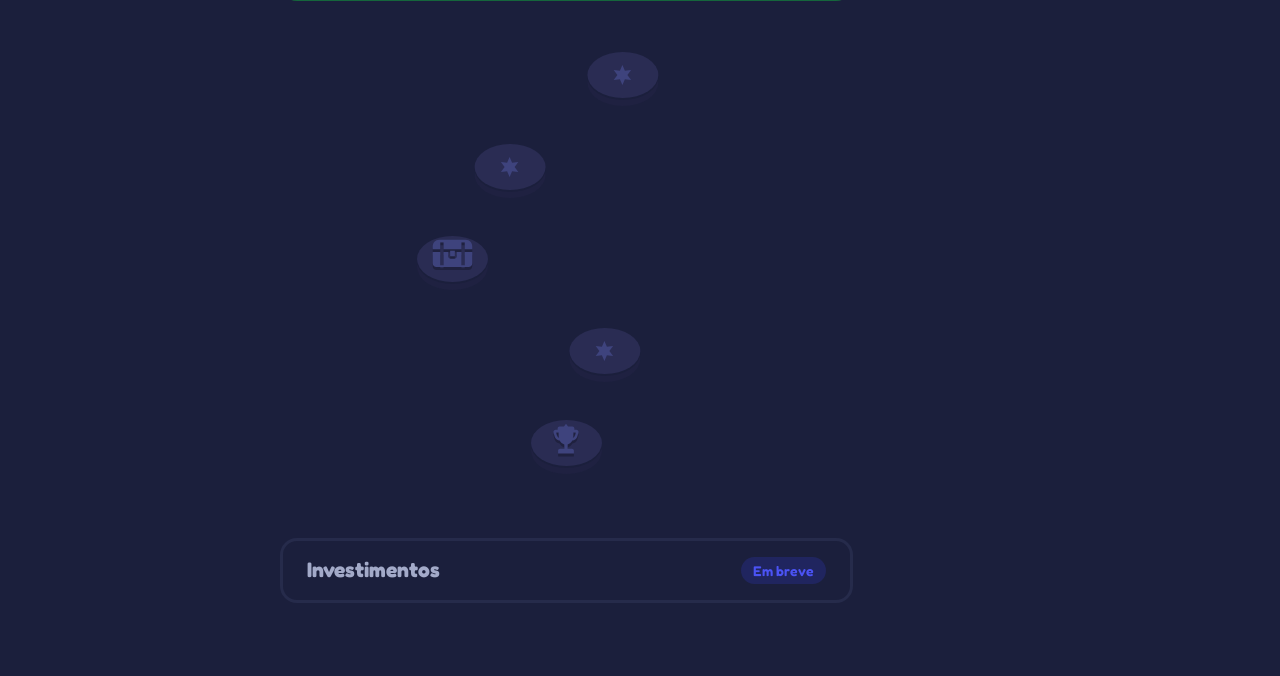
==== commit a906e519: "implementando designer do projeto" ====
--- a/index.html
+++ b/index.html
@@ -4,7 +4,7 @@
   <meta charset="utf-8">
   <meta name="viewport" content="width=device-width, initial-scale=1, viewport-fit=cover">
   <meta name="color-scheme" content="dark">
-  <meta name="theme-color" content="#121F25">
+  <meta name="theme-color" content="#1B1F3C">
   <meta name="description" content="FinEdu: educação financeira em lições curtas, para os alunos do CETI Dom Severino.">
   <title>FinEdu</title>
   <link rel="icon" href="img/favicon.svg" type="image/svg+xml">
@@ -16,57 +16,114 @@
        ESTOJO DE ÍCONES
        Cada ícone é desenhado uma vez aqui (<symbol id="i-nome">)
        e reaproveitado no resto do app com <use href="#i-nome">.
-       A cor vem do CSS (currentColor), nunca daqui.
        ========================================================== -->
   <svg class="estojo" xmlns="http://www.w3.org/2000/svg" aria-hidden="true" focusable="false">
 
-    <!-- Estrela da logo: quatro pontas com o miolo vazado -->
-    <symbol id="i-logo" viewBox="0 0 120 120">
-      <path fill="currentColor" fill-rule="evenodd" d="M60 4C66 40 80 54 116 60C80 66 66 80 60 116C54 80 40 66 4 60C40 54 54 40 60 4ZM60 34C63 52 68 57 86 60C68 63 63 68 60 86C57 68 52 63 34 60C52 57 57 52 60 34Z"/>
-    </symbol>
-
-    <!-- Faísca: a mesma estrela, cheia (usada na comemoração) -->
+    <!-- Logo: silhueta fiel do lobo da marca FinEdu (47 × 47) -->
+    <symbol id="i-logo" viewBox="0 0 47 47">
+      <path fill="currentColor" d="M42.81 28.30C43.83 26.92 45.17 24.77 45.93 23.43C46.68 22.09 46.52 22.02 46.59 21.60C46.66 21.18 47.07 21.20 46.29 21.33C45.50 21.46 44.02 21.72 42.66 22.23C41.31 22.75 40.35 23.79 39.51 23.91C38.68 24.03 39.30 22.26 38.50 22.84C37.70 23.43 36.31 26.23 35.50 26.85C34.69 27.48 35.27 25.91 34.47 25.96C33.67 26.00 33.24 27.14 31.50 27.08C29.75 27.01 28.09 26.53 25.74 25.64C23.40 24.75 21.72 24.05 19.77 22.62C17.82 21.19 17.25 20.19 15.99 18.50C14.73 16.81 14.22 14.76 13.48 14.18C12.73 13.60 12.65 14.47 12.25 15.62C11.86 16.77 11.74 19.34 11.50 19.92C11.26 20.49 11.14 19.36 11.04 18.48C10.95 17.60 10.77 16.66 11.03 15.51C11.29 14.37 11.66 13.55 12.35 12.76C13.05 11.98 13.26 11.88 14.50 11.58C15.74 11.29 17.49 11.55 18.57 11.30C19.64 11.05 19.62 10.69 19.89 10.36C20.16 10.02 20.99 10.69 19.91 9.63C18.83 8.57 15.79 6.68 14.50 5.05C13.22 3.42 14.10 1.91 13.50 1.48C12.90 1.05 12.11 3.02 11.50 2.90C10.90 2.78 10.81 1.23 10.45 0.89C10.10 0.55 10.21 0.67 9.73 1.21C9.25 1.76 8.80 2.95 8.04 3.60C7.28 4.26 6.88 3.86 5.94 4.49C5.01 5.12 4.27 5.51 3.35 6.75C2.43 8.00 1.96 8.79 1.34 10.73C0.72 12.67 0.06 13.96 0.24 16.46C0.42 18.97 1.77 21.82 2.22 23.28C2.68 24.73 2.26 23.76 2.51 23.74C2.76 23.72 3.22 23.17 3.48 23.16C3.74 23.15 2.94 21.59 3.80 23.69C4.66 25.79 6.56 30.30 7.78 33.66C9.01 37.02 9.51 38.37 9.92 40.51C10.33 42.65 10.01 43.36 9.83 44.35C9.65 45.35 8.87 45.17 9.01 45.49C9.15 45.81 9.89 45.94 10.51 45.95C11.13 45.96 11.66 45.86 12.13 45.55C12.59 45.24 12.65 45.02 12.85 44.41C13.05 43.80 13.13 43.68 13.13 42.50C13.13 41.32 13.42 40.95 12.85 38.53C12.28 36.10 10.73 32.25 10.26 30.38C9.79 28.52 9.44 27.32 10.50 29.20C11.56 31.08 14.44 37.13 15.57 39.79C16.70 42.45 16.05 41.19 16.17 42.50C16.29 43.81 16.08 45.46 16.18 46.33C16.27 47.20 16.20 46.72 16.66 46.84C17.12 46.96 17.89 47.01 18.47 46.93C19.05 46.84 19.46 47.69 19.56 46.41C19.65 45.12 19.06 43.28 18.96 40.50C18.85 37.72 18.92 34.40 19.03 32.52C19.14 30.63 19.15 30.66 19.50 31.07C19.85 31.47 20.43 33.11 20.80 34.54C21.17 35.98 20.33 36.42 21.36 38.23C22.40 40.04 25.09 41.95 25.95 43.60C26.82 45.24 25.38 45.78 25.69 46.46C26.00 47.14 26.80 46.95 27.50 46.98C28.20 47.01 28.80 47.26 29.20 46.61C29.60 45.97 29.64 44.68 29.50 43.76C29.36 42.84 29.58 43.26 28.50 42.01C27.42 40.76 24.88 38.51 24.09 37.49C23.30 36.48 23.13 36.35 24.53 36.94C25.94 37.53 28.78 39.35 31.10 40.44C33.43 41.54 34.89 41.68 36.15 42.41C37.42 43.13 37.08 43.27 37.45 44.05C37.82 44.84 37.77 45.77 38.01 46.33C38.24 46.89 38.14 46.74 38.61 46.84C39.07 46.94 39.87 47.11 40.33 46.84C40.79 46.57 41.01 46.52 40.91 45.48C40.81 44.45 40.44 43.02 39.82 41.66C39.20 40.30 39.18 40.34 37.82 38.69C36.47 37.03 34.19 35.02 33.05 33.39C31.90 31.75 32.22 31.35 32.11 30.52C32.00 29.70 31.80 29.20 32.50 29.25C33.20 29.30 34.23 30.42 35.62 30.75C37.01 31.08 38.43 30.99 39.47 30.91C40.51 30.82 40.14 30.85 40.80 30.33C41.47 29.81 41.78 29.68 42.81 28.30Z"/>
+    </symbol>
+
+    <!-- Faísca: estrela cheia usada na comemoração -->
     <symbol id="i-faisca" viewBox="0 0 120 120">
       <path fill="currentColor" d="M60 4C66 40 80 54 116 60C80 66 66 80 60 116C54 80 40 66 4 60C40 54 54 40 60 4Z"/>
     </symbol>
 
-    <!-- Menu -->
-    <symbol id="i-aprender" viewBox="0 0 24 24">
-      <g fill="none" stroke="currentColor" stroke-width="2.2" stroke-linecap="round" stroke-linejoin="round">
-        <path d="M3 11l9-7 9 7"/><path d="M5 10v10h14V10"/><path d="M10 20v-6h4v6"/>
-      </g>
-    </symbol>
-    <symbol id="i-calculadora" viewBox="0 0 24 24">
-      <g fill="none" stroke="currentColor" stroke-width="2.2" stroke-linecap="round" stroke-linejoin="round">
-        <rect x="5" y="3" width="14" height="18" rx="2"/><path d="M8 7h8"/>
-        <path d="M8 12h.01M12 12h.01M16 12h.01M8 16h.01M12 16h.01M16 16h.01"/>
-      </g>
-    </symbol>
+    <!-- Menu lateral / inferior (ícones coloridos fiéis ao Figma) -->
+    <symbol id="i-aprender" viewBox="0 0 32 32">
+      <rect x="21" y="6" width="3.5" height="7" rx="1" fill="#D9434E"/>
+      <path d="M6 14.5L16 6.5L26 14.5V26.5C26 27.6 25.1 28.5 24 28.5H8C6.9 28.5 6 27.6 6 26.5V14.5Z" fill="#DFAA4C"/>
+      <path d="M3.2 15.8L16 5.2L28.8 15.8" fill="none" stroke="#D9434E" stroke-width="3.6" stroke-linecap="round" stroke-linejoin="round"/>
+      <path d="M13 28.5V20.5C13 18.8 14.3 17.5 16 17.5C17.7 17.5 19 18.8 19 20.5V28.5H13Z" fill="#1B1F3C"/>
+    </symbol>
+
+    <symbol id="i-calculadora" viewBox="0 0 32 32">
+      <rect x="4" y="4" width="24" height="24" rx="5" fill="#89898B"/>
+      <g stroke="#1B1F3C" stroke-width="2.4" stroke-linecap="round">
+        <path d="M10.5 9V14M8 11.5H13"/>
+        <path d="M19.3 9.3L23.2 13.2M23.2 9.3L19.3 13.2"/>
+        <path d="M8.2 21H13"/>
+        <path d="M19 19.4H23.5M19 22.6H23.5"/>
+      </g>
+    </symbol>
+
+    <symbol id="i-ligas" viewBox="0 0 32 36">
+      <path d="M11 22L8 33L13 30.5L15.5 34L17 23Z" fill="#D94848"/>
+      <path d="M21 22L24 33L19 30.5L16.5 34L15 23Z" fill="#C43B3B"/>
+      <path d="M16 2.5L18.9 4.5L22.4 4.1L23.8 7.3L27 8.9L26.5 12.4L28.5 15.3L26.5 18.2L27 21.7L23.8 23.3L22.4 26.5L18.9 26.1L16 28.1L13.1 26.1L9.6 26.5L8.2 23.3L5 21.7L5.5 18.2L3.5 15.3L5.5 12.4L5 8.9L8.2 7.3L9.6 4.1L13.1 4.5Z" fill="#F5C731"/>
+      <circle cx="16" cy="15.3" r="6.3" fill="#1B1F3C"/>
+    </symbol>
+
+    <symbol id="i-ligas-prata" viewBox="0 0 48 58">
+      <path d="M16.5 36L11.5 54L19.5 50L23.2 55.5L25.5 38Z" fill="#9499AC"/>
+      <path d="M31.5 36L36.5 54L28.5 50L24.8 55.5L22.5 38Z" fill="#7D8397"/>
+      <path d="M24 3L28.4 6.1L33.7 5.5L35.9 10.4L40.7 12.8L40 18.1L43 22.5L40 26.9L40.7 32.2L35.9 34.6L33.7 39.5L28.4 38.9L24 42L19.6 38.9L14.3 39.5L12.1 34.6L7.3 32.2L8 26.9L5 22.5L8 18.1L7.3 12.8L12.1 10.4L14.3 5.5L19.6 6.1Z" fill="#B6BBCB"/>
+      <circle cx="24" cy="22.5" r="10.8" fill="#7B8196"/>
+      <circle cx="24" cy="22.5" r="8.6" fill="#1B1F3C"/>
+    </symbol>
+
+    <symbol id="i-missoes" viewBox="0 0 32 28">
+      <rect x="3" y="5" width="26" height="19" rx="4" fill="#6E421F" stroke="#12152B" stroke-width="1.6"/>
+      <path d="M7 5.8V23.2" stroke="#E8C31E" stroke-width="3.6"/>
+      <path d="M25 5.8V23.2" stroke="#E8C31E" stroke-width="3.6"/>
+      <path d="M3 13H29" stroke="#12152B" stroke-width="2"/>
+      <rect x="13.3" y="10.2" width="5.4" height="6.4" rx="1.4" fill="#E8C31E" stroke="#12152B" stroke-width="1.2"/>
+      <circle cx="16" cy="13.4" r="1" fill="#12152B"/>
+    </symbol>
+
+    <symbol id="i-loja" viewBox="0 0 32 32">
+      <rect x="5" y="14" width="22" height="14" rx="2" fill="#8A6240"/>
+      <rect x="8.5" y="18.5" width="6" height="9.5" rx="1" fill="#1B1F3C"/>
+      <rect x="17.5" y="18.5" width="6.5" height="5.5" rx="1" fill="#1B1F3C"/>
+      <path d="M4 13L6.5 5.5H12.5L11.5 13C11.5 14.7 10 16 8 16C5.8 16 4 14.7 4 13Z" fill="#CC2929"/>
+      <path d="M11.5 13L12.5 5.5H19.5L20.5 13C20.5 14.7 18.5 16 16 16C13.5 16 11.5 14.7 11.5 13Z" fill="#E4E9E7"/>
+      <path d="M20.5 13L19.5 5.5H25.5L28 13C28 14.7 26.2 16 24 16C22 16 20.5 14.7 20.5 13Z" fill="#CC2929"/>
+    </symbol>
+
+    <symbol id="i-perfil" viewBox="0 0 32 32">
+      <path d="M8.5 15.5V21.5C8.5 24.2 11.9 26 16 26C20.1 26 23.5 24.2 23.5 21.5V15.5L16 19.5L8.5 15.5Z" fill="#4E53B8"/>
+      <path d="M2.5 13L16 6L29.5 13L16 20L2.5 13Z" fill="#686FDE"/>
+      <path d="M27 14V24" stroke="#686FDE" stroke-width="2.2" stroke-linecap="round"/>
+      <circle cx="27" cy="24.8" r="1.8" fill="#686FDE"/>
+    </symbol>
+
+    <symbol id="i-mais" viewBox="0 0 32 32">
+      <circle cx="16" cy="16" r="12" fill="#D8DDD9"/>
+      <circle cx="10.5" cy="16" r="2.1" fill="#1B1F3C"/>
+      <circle cx="16" cy="16" r="2.1" fill="#1B1F3C"/>
+      <circle cx="21.5" cy="16" r="2.1" fill="#1B1F3C"/>
+    </symbol>
+
     <symbol id="i-guia" viewBox="0 0 24 24">
       <g fill="none" stroke="currentColor" stroke-width="2.2" stroke-linecap="round" stroke-linejoin="round">
         <path d="M4 5a2 2 0 0 1 2-2h13v16H6a2 2 0 0 0-2 2z"/><path d="M4 21V5"/><path d="M9 8h6"/>
       </g>
     </symbol>
-    <symbol id="i-perfil" viewBox="0 0 24 24">
-      <g fill="none" stroke="currentColor" stroke-width="2.2" stroke-linecap="round" stroke-linejoin="round">
-        <circle cx="12" cy="8" r="4"/><path d="M4 21c1.5-4 4.5-6 8-6s6.5 2 8 6"/>
-      </g>
+
+    <!-- Cabeçalho da unidade -->
+    <symbol id="i-menu-unidade" viewBox="0 0 38 28">
+      <rect x="1" y="2" width="36" height="5" rx="2.5" fill="currentColor"/>
+      <rect x="1" y="11.5" width="36" height="5" rx="2.5" fill="currentColor"/>
+      <rect x="1" y="21" width="36" height="5" rx="2.5" fill="currentColor"/>
+    </symbol>
+
+    <symbol id="i-seta-esquerda" viewBox="0 0 18 18">
+      <path d="M15 9H4M8.5 4.5L4 9L8.5 13.5" fill="none" stroke="currentColor" stroke-width="2.4" stroke-linecap="round" stroke-linejoin="round"/>
     </symbol>
 
     <!-- Contadores -->
-    <symbol id="i-sequencia" viewBox="0 0 24 24">
-      <path fill="currentColor" d="M12 2c1 4 5 5.5 5 11a5 5 0 0 1-10 0c0-2.5 1.2-4 2.4-5 .1 1.6.8 2.7 1.8 3.2C11 8.5 11.3 5 12 2z"/>
-    </symbol>
-    <symbol id="i-xp" viewBox="0 0 24 24">
-      <path fill="currentColor" d="M13 2L4 14h7l-1 8 9-12h-7z"/>
-    </symbol>
-    <symbol id="i-moeda" viewBox="0 0 24 24">
-      <g fill="none" stroke="currentColor" stroke-width="2.4" stroke-linecap="round">
-        <circle cx="12" cy="12" r="9"/><path d="M12 7v10M9.5 9.5h4a1.5 1.5 0 0 1 0 3h-3a1.5 1.5 0 0 0 0 3h4"/>
-      </g>
-    </symbol>
-    <symbol id="i-vida" viewBox="0 0 24 24">
-      <path fill="currentColor" d="M12 21s-8-5.2-8-11a4.5 4.5 0 0 1 8-2.8A4.5 4.5 0 0 1 20 10c0 5.8-8 11-8 11z"/>
+    <symbol id="i-sequencia" viewBox="0 0 24 26">
+      <path fill="currentColor" d="M12.6 1.5C13.8 6.2 19 8.2 19 14.6C19 19.5 15.8 23.5 12 23.5C8.2 23.5 5 19.8 5 15.2C5 12 6.6 9.6 8.4 8.1C8.5 10.1 9.4 11.4 10.6 12C10.2 8.7 10.8 4.8 12.6 1.5Z"/>
+      <path fill="#1B1F3C" opacity="0.35" d="M12.2 14.2C13 16 14.8 16.8 14.8 19.2C14.8 21 13.5 22.4 12 22.4C10.5 22.4 9.2 21 9.2 19.3C9.2 17.5 10.6 16.2 12.2 14.2Z"/>
+    </symbol>
+    <symbol id="i-xp" viewBox="0 0 24 30">
+      <path fill="currentColor" d="M14.2 1.5L3.5 16.5H11.5L9.8 28.5L20.5 13.5H12.5L14.2 1.5Z"/>
+    </symbol>
+    <symbol id="i-moeda" viewBox="0 0 18 26">
+      <path fill="none" stroke="currentColor" stroke-width="3.2" stroke-linecap="round" stroke-linejoin="round" d="M9 2.5V23.5M13.2 6.8H7.2C5.2 6.8 3.8 8.1 3.8 9.8C3.8 11.5 5.2 12.8 7.4 12.8H10.6C12.8 12.8 14.2 14.1 14.2 15.9C14.2 17.7 12.8 19.2 10.6 19.2H4.5"/>
+    </symbol>
+    <symbol id="i-vida" viewBox="0 0 24 22">
+      <path fill="currentColor" d="M12 20.4C12 20.4 2.5 14.5 2.5 8C2.5 4.6 5.2 2 8.4 2C10.3 2 11.4 3 12 4.1C12.6 3 13.7 2 15.6 2C18.8 2 21.5 4.6 21.5 8C21.5 14.5 12 20.4 12 20.4Z"/>
     </symbol>
 
     <!-- Nível: divisa (duas setas para cima) -->
@@ -76,22 +133,20 @@
       </g>
     </symbol>
 
-    <!-- Trilha -->
+    <!-- Trilha: estrela de 6 pontas, baú, troféu, check e cadeado -->
     <symbol id="i-check" viewBox="0 0 24 24">
       <path fill="none" stroke="currentColor" stroke-width="3.2" stroke-linecap="round" stroke-linejoin="round" d="M5 12.5l4.5 4.5L19 7.5"/>
     </symbol>
     <symbol id="i-estrela-licao" viewBox="0 0 24 24">
-      <path fill="currentColor" d="M12 2.5l2.9 6 6.6.8-4.9 4.5 1.3 6.5L12 17l-5.9 3.3 1.3-6.5L2.5 9.3l6.6-.8z"/>
+      <path fill="currentColor" d="M12 2L14.5 7.7L20.7 7L17 12L20.7 17L14.5 16.3L12 22L9.5 16.3L3.3 17L7 12L3.3 7L9.5 7.7Z"/>
     </symbol>
     <symbol id="i-cadeado" viewBox="0 0 24 24">
       <g fill="none" stroke="currentColor" stroke-width="2.6" stroke-linecap="round" stroke-linejoin="round">
         <rect x="5" y="11" width="14" height="10" rx="2"/><path d="M8 11V8a4 4 0 0 1 8 0v3"/>
       </g>
     </symbol>
-    <symbol id="i-bau" viewBox="0 0 24 24">
-      <g fill="none" stroke="currentColor" stroke-width="2.4" stroke-linecap="round" stroke-linejoin="round">
-        <path d="M3 10a4 4 0 0 1 4-4h10a4 4 0 0 1 4 4v9H3z"/><path d="M3 12h18"/><rect x="10" y="10.5" width="4" height="4" rx="1"/>
-      </g>
+    <symbol id="i-bau" viewBox="0 0 44 34">
+      <path fill="currentColor" fill-rule="evenodd" d="M8 3H36C40.4 3 43 6.2 43 10.5V13H1V10.5C1 6.2 3.6 3 8 3ZM9 5.5V13H12.5V5.5H9ZM31.5 5.5V13H35V5.5H31.5ZM1 16H17.5V20.5C17.5 21.9 18.6 23 20 23H24C25.4 23 26.5 21.9 26.5 20.5V16H43V28C43 30.2 41.2 32 39 32H5C2.8 32 1 30.2 1 28V16ZM9 16V30H12.5V16H9ZM31.5 16V30H35V16H31.5ZM19.5 14.5H24.5V20.5H19.5V14.5Z"/>
     </symbol>
     <symbol id="i-bau-aberto" viewBox="0 0 24 24">
       <g fill="none" stroke="currentColor" stroke-width="2.4" stroke-linecap="round" stroke-linejoin="round">
@@ -100,6 +155,9 @@
         <path d="M12 13v3"/>
       </g>
     </symbol>
+    <symbol id="i-trofeu" viewBox="0 0 28 36">
+      <path fill="currentColor" d="M14 1.5L16.2 4.5H21C22.1 4.5 23 5.4 23 6.5V8H25.2C26.7 8 27.8 9.4 27.4 10.9L26.2 15.4C25.5 17.8 23.4 19.5 20.9 19.7C19.8 21.8 17.9 23.3 15.8 23.8V28.5H20.5C21.6 28.5 22.5 29.4 22.5 30.5V33.5H5.5V30.5C5.5 29.4 6.4 28.5 7.5 28.5H12.2V23.8C10.1 23.3 8.2 21.8 7.1 19.7C4.6 19.5 2.5 17.8 1.8 15.4L0.6 10.9C0.2 9.4 1.3 8 2.8 8H5V6.5C5 5.4 5.9 4.5 7 4.5H11.8L14 1.5ZM5 11H3.4L4.3 14.5C4.6 15.6 5.5 16.4 6.6 16.6C6.2 15.2 6 13.7 6 12V11H5ZM23 11H22V12C22 13.7 21.8 15.2 21.4 16.6C22.5 16.4 23.4 15.6 23.7 14.5L24.6 11H23Z"/>
+    </symbol>
 
     <!-- Lição e avisos -->
     <symbol id="i-fechar" viewBox="0 0 24 24">
@@ -111,7 +169,7 @@
       </g>
     </symbol>
 
-    <!-- Perfil -->
+    <!-- Perfil e Configurações -->
     <symbol id="i-ajustes" viewBox="0 0 24 24">
       <g fill="none" stroke="currentColor" stroke-width="2.2" stroke-linecap="round">
         <path d="M4 7h9M17 7h3M4 17h3M11 17h9"/><circle cx="15" cy="7" r="2"/><circle cx="9" cy="17" r="2"/>
@@ -133,40 +191,52 @@
   <div class="app">
 
     <!-- ==========================================================
-         MENU
+         MENU PRINCIPAL
          Tela em pé: barra embaixo. Tela deitada: coluna à esquerda.
-         Quem decide é o estilo.css; o HTML é o mesmo.
+         "Mais" abre as configurações do app.
          ========================================================== -->
     <nav class="menu" aria-label="Menu principal">
       <a class="menu-logo" href="#aprender" aria-label="FinEdu, ir para a trilha">
-        <svg class="logo-estrela" aria-hidden="true" focusable="false"><use href="#i-logo"></use></svg>
-        <span class="logo-texto" aria-hidden="true"><span class="logo-fin">Fin</span><span class="logo-edu">Edu</span></span>
+        <svg class="logo-marca" aria-hidden="true" focusable="false"><use href="#i-logo"></use></svg>
+        <span class="logo-texto" aria-hidden="true">FINEdu</span>
       </a>
       <a class="menu-item" href="#aprender" data-tela="aprender">
         <svg class="icone" aria-hidden="true" focusable="false"><use href="#i-aprender"></use></svg>
-        <span>Aprender</span>
+        <span>APRENDER</span>
       </a>
       <a class="menu-item" href="#calculadora" data-tela="calculadora">
         <svg class="icone" aria-hidden="true" focusable="false"><use href="#i-calculadora"></use></svg>
-        <span>Calculadora</span>
-      </a>
-      <a class="menu-item" href="#guia" data-tela="guia">
-        <svg class="icone" aria-hidden="true" focusable="false"><use href="#i-guia"></use></svg>
-        <span>Guia</span>
+        <span>CALCULADORA</span>
+      </a>
+      <a class="menu-item" href="#ligas" data-tela="ligas">
+        <svg class="icone" aria-hidden="true" focusable="false"><use href="#i-ligas"></use></svg>
+        <span>LIGAS</span>
+      </a>
+      <a class="menu-item" href="#missoes" data-tela="missoes">
+        <svg class="icone" aria-hidden="true" focusable="false"><use href="#i-missoes"></use></svg>
+        <span>MISSÕES</span>
+      </a>
+      <a class="menu-item" href="#loja" data-tela="loja">
+        <svg class="icone" aria-hidden="true" focusable="false"><use href="#i-loja"></use></svg>
+        <span>LOJA</span>
       </a>
       <a class="menu-item" href="#perfil" data-tela="perfil">
         <svg class="icone" aria-hidden="true" focusable="false"><use href="#i-perfil"></use></svg>
-        <span>Perfil</span>
+        <span>PERFIL</span>
+      </a>
+      <a class="menu-item" href="#mais" data-tela="mais" aria-label="Mais: configurações do aplicativo">
+        <svg class="icone" aria-hidden="true" focusable="false"><use href="#i-mais"></use></svg>
+        <span>MAIS</span>
       </a>
     </nav>
 
     <!-- ==========================================================
-         BARRA DE CIMA: logo e contadores
+         BARRA DE CIMA: logo e contadores (celular e tablet em pé)
          ========================================================== -->
     <header class="topo">
       <a class="topo-logo" href="#aprender" aria-label="FinEdu, ir para a trilha">
-        <svg class="logo-estrela" aria-hidden="true" focusable="false"><use href="#i-logo"></use></svg>
-        <span class="logo-texto" aria-hidden="true"><span class="logo-fin">Fin</span><span class="logo-edu">Edu</span></span>
+        <svg class="logo-marca" aria-hidden="true" focusable="false"><use href="#i-logo"></use></svg>
+        <span class="logo-texto" aria-hidden="true">FINEdu</span>
       </a>
       <div class="contadores" id="contadores-topo"></div>
     </header>
@@ -179,8 +249,12 @@
     <main class="principal" id="principal">
       <section class="tela" id="tela-aprender" hidden></section>
       <section class="tela" id="tela-calculadora" hidden></section>
+      <section class="tela" id="tela-ligas" hidden></section>
+      <section class="tela" id="tela-missoes" hidden></section>
+      <section class="tela" id="tela-loja" hidden></section>
+      <section class="tela" id="tela-perfil" hidden></section>
+      <section class="tela" id="tela-mais" hidden></section>
       <section class="tela" id="tela-guia" hidden></section>
-      <section class="tela" id="tela-perfil" hidden></section>
       <section class="tela tela--foco" id="tela-licao" hidden></section>
       <section class="tela tela--foco" id="tela-resultado" hidden></section>
       <section class="tela tela--foco" id="tela-bau" hidden></section>
@@ -188,11 +262,12 @@
     </main>
 
     <!-- ==========================================================
-         COLUNA DA DIREITA (só aparece com a tela deitada e larga)
+         COLUNA DA DIREITA (tela deitada e larga):
+         contadores + cartões "Desbloqueie as Ligas!" e "Missão do dia"
          ========================================================== -->
     <aside class="coluna-direita" aria-label="Seu resumo">
       <div class="contadores contadores--coluna" id="contadores-coluna"></div>
-      <div id="dica-da-estrela"></div>
+      <div class="painel-lateral" id="painel-lateral"></div>
     </aside>
   </div>
 
@@ -200,16 +275,13 @@
        JANELAS (<dialog> do navegador): o conteúdo é montado pelo
        telas.js. O Esc fecha sozinho.
        ========================================================== -->
-  <!-- Painel "Como funciona": abre ao tocar nos contadores -->
   <dialog class="folha" id="painel" aria-labelledby="titulo-painel"></dialog>
-
-  <!-- Boas-vindas: aparece uma vez, para quem começa do zero -->
   <dialog class="folha" id="boas-vindas" aria-labelledby="titulo-boas-vindas"></dialog>
 
   <!-- Aviso rápido que aparece e some sozinho -->
   <div class="aviso" id="aviso" role="status" aria-live="polite"></div>
 
-  <!-- Texto lido por leitores de tela (o feedback da resposta, por exemplo) -->
+  <!-- Texto lido por leitores de tela -->
   <div class="visualmente-oculto" id="anuncio" aria-live="polite"></div>
 
   <!-- Só aparece se o dados-licoes.js tiver algo fora do padrão -->
--- a/css/estilo.css
+++ b/css/estilo.css
@@ -2,38 +2,36 @@
    estilo.css — Todo o visual do FinEdu
    ============================================================
    Organização:
-    1. Fontes
-    2. Variáveis (cores, fontes, tamanhos, espaços) ← mude aqui
+    1. Fontes (locais em css/fontes/, funcionam sem internet)
+    2. Variáveis (paleta do Figma, unidades roxo/laranja/verde, medidas)
     3. Base
     4. Estrutura do app (tela em pé)
     5. Menu, barra de cima e contadores
     6. Botões
-    7. Trilha
-    8. Estrela (mascote)
-    9. Lição
+    7. Trilha (cartão da unidade e caminho de discos 3D)
+    8. Coluna da direita (Ligas e Missão do dia)
+    9. Lição e janelas (<dialog>)
    10. Comemoração (vitória, baú, sem vidas)
-   11. Em breve
-   12. Perfil
-   13. Coluna da direita
-   14. Avisos
-   15. Tela deitada (menu lateral)
-   16. Modo foco (lição e comemorações, sem menu)
-   17. Animações e movimento reduzido
-
-   Regra: nenhuma cor, fonte ou medida "solta" no meio do
-   arquivo. Tudo sai das variáveis da seção 2.
-
-   Princípio visual: a "sombra sólida" embaixo de um elemento
-   quer dizer "dá para tocar". Informação parada usa borda.
+   11. Calculadora de Metas, Ligas, Missões, Loja e Em breve
+   12. Perfil e Configurações (Mais)
+   13. Avisos
+   14. Telas maiores e tela deitada (3 colunas do Figma)
+   15. Modo foco (lição e comemorações, sem menu)
+   16. Animações e movimento reduzido
    ============================================================ */
 
 
 /* ============================================================
    1. FONTES
-   Os arquivos estão em css/fontes/ (funcionam sem internet).
-   Baloo 2: títulos e números. Figtree: texto.
-   Licença: SIL Open Font License (arquivos OFL-*.txt).
    ============================================================ */
+@font-face {
+  font-family: 'Fredoka';
+  src: url('fontes/fredoka-latin-wght-normal.woff2') format('woff2');
+  font-weight: 400 700;
+  font-style: normal;
+  font-display: swap;
+}
+
 @font-face {
   font-family: 'Baloo 2';
   src: url('fontes/baloo-2-latin-wght-normal.woff2') format('woff2');
@@ -57,78 +55,89 @@
 :root {
   color-scheme: dark;
 
-  /* ---------- COR DE DESTAQUE (provisória) ----------
-     Para trocar a cor da marca, troque só este bloco.
-     Valores prontos das opções em discussão:
-       Azul clareado (atual)  #5B8DEF  sombra #3E60A3  texto em cima #0B1A2C  RGB 91, 141, 239
-       Verde                  #6DA24A  sombra #4A6E32  texto em cima #0B1A2C  RGB 109, 162, 74
-       Roxo                   #49308E  sombra #322161  texto em cima #FFFFFF  RGB 73, 48, 142
-                              (o roxo quase some no fundo escuro: contraste 1,7)
-     Nas duas linhas com rgba, troque os três números pelo RGB da cor nova.
-     Lembrete: o img/favicon.svg tem a cor escrita nele; troque lá também. */
-  --cor-destaque: #5B8DEF;
-  --cor-destaque-sombra: #3E60A3;
-  --cor-destaque-suave: rgba(91, 141, 239, 0.10);   /* fundo do item ativo: mais forte que 0.10, o texto azul em cima não passa no contraste */
-  --cor-destaque-anel: rgba(91, 141, 239, 0.35);
-  --cor-sobre-destaque: #0B1A2C;
-
-  /* ---------- Base ---------- */
-  --cor-fundo: #121F25;
-  --cor-linha: #22333B;            /* bordas da barra de cima e do menu */
-  --cor-cartao: #1B2B33;           /* cartões e balões */
-  --cor-borda: #2E4049;
-  --cor-texto: #D0D5D9;
-  --cor-texto-secundario: #8FA1AA;
-  --cor-texto-menu: #A9B6BD;
-  --cor-titulo: #E6EBEE;
-  --cor-bloqueado: #36474F;
-  --cor-bloqueado-sombra: #24333A;
-  --cor-bloqueado-icone: #8FA1AA;  /* na prévia era #6F848E; clareei para o cadeado passar no contraste mínimo de 3:1 */
-  --cor-texto-escuro: #0B1A2C;     /* texto em cima de cores claras */
+  /* ---------- Marca e Destaque Principal (Roxo do Figma) ---------- */
+  --cor-destaque: #343BDA;
+  --cor-destaque-claro: #4B53F5;
+  --cor-destaque-sombra: #252A9E;
+  --cor-destaque-suave: rgba(52, 59, 218, 0.22);
+  --cor-destaque-anel: rgba(75, 83, 245, 0.38);
+  --cor-sobre-destaque: #E4E9E7;
+
+  /* ---------- Cores por Unidade (mesma tonalidade/intensidade) ---------- */
+  /* Unidade 1: Roxo */
+  --cor-unidade-1: #343BDA;
+  --cor-unidade-1-sombra: #252A9E;
+  --cor-unidade-1-anel: #282D57;
+
+  /* Unidade 2: Laranja na mesma tonalidade do roxo */
+  --cor-unidade-2: #CA5726;
+  --cor-unidade-2-sombra: #8E3A15;
+  --cor-unidade-2-anel: #3A2A3B;
+
+  /* Unidade 3: Verde na mesma tonalidade do roxo */
+  --cor-unidade-3: #21965B;
+  --cor-unidade-3-sombra: #15663C;
+  --cor-unidade-3-anel: #203843;
+
+  /* ---------- Base (Preto fosco #1B1F3C do Figma) ---------- */
+  --cor-fundo: #1B1F3C;
+  --cor-linha: #262A4A;
+  --cor-cartao: #21264A;
+  --cor-borda: #2E345E;
+  --cor-borda-cartao: #262B4B;
+  --cor-texto: #E4E9E7;
+  --cor-texto-secundario: #A3AAC9;
+  --cor-texto-menu: #FFFFFF;
+  --cor-titulo: #E4E9E7;
+  --cor-menu-ativo-fundo: rgba(52, 59, 218, 0.30);
+  --cor-menu-ativo-texto: #4B53F5;
+
+  /* ---------- Nós bloqueados e barras da trilha ---------- */
+  --cor-bloqueado: #2A2C53;
+  --cor-bloqueado-sombra: #1F2141;
+  --cor-bloqueado-icone: #3E437D;
+  --cor-trilho-missao: #3A3E7B;
+  --cor-texto-escuro: #11152B;
 
   /* ---------- Acerto e erro ---------- */
-  --cor-acerto: #6CC24A;
-  --cor-acerto-sombra: #4A8A30;
-  --cor-acerto-suave: rgba(108, 194, 74, 0.14);
-  --cor-acerto-fundo: #1B3324;     /* painel de feedback */
-  --cor-erro: #FF6B6B;
-  --cor-erro-sombra: #B84A4A;
-  --cor-erro-suave: rgba(255, 107, 107, 0.14);
-  --cor-erro-fundo: #3A1D22;
+  --cor-acerto: #3CC977;
+  --cor-acerto-sombra: #248C50;
+  --cor-acerto-suave: rgba(60, 201, 119, 0.16);
+  --cor-acerto-fundo: #193533;
+  --cor-erro: #F05454;
+  --cor-erro-sombra: #A83232;
+  --cor-erro-suave: rgba(240, 84, 84, 0.16);
+  --cor-erro-fundo: #381E30;
 
   /* ---------- Contadores, baú e níveis ---------- */
-  --cor-sequencia: #FF9F43;
-  --cor-xp: #FFD24A;
-  --cor-moeda: #F5B83D;
-  --cor-vida: #FF6B7D;
-  --cor-bau: #F5B83D;
-  --cor-bau-sombra: #A87A1F;
+  --cor-sequencia: #E5821A;
+  --cor-xp: #E2D324;
+  --cor-moeda: #E0C00A;
+  --cor-vida: #DC2E2E;
+  --cor-bau: #E8B923;
+  --cor-bau-sombra: #9E7910;
   --cor-facil: var(--cor-acerto);
   --cor-media: var(--cor-xp);
   --cor-dificil: var(--cor-sequencia);
 
-  /* ---------- Mascote ---------- */
-  --cor-olho-mascote: #FFFFFF;
-  --cor-sombra-mascote: #0B1418;
-
   /* ---------- Fundos escuros por trás de janelas ---------- */
-  --cor-veu: rgba(5, 12, 15, 0.72);
-  --sombra-flutuante: 0 10px 28px rgba(0, 0, 0, 0.45);
+  --cor-veu: rgba(11, 14, 30, 0.76);
+  --sombra-flutuante: 0 12px 30px rgba(0, 0, 0, 0.48);
 
   /* ---------- Fontes ---------- */
-  --fonte-titulo: 'Baloo 2', 'Figtree', system-ui, sans-serif;
+  --fonte-titulo: 'Fredoka', 'Baloo 2', 'Figtree', system-ui, sans-serif;
   --fonte-texto: 'Figtree', system-ui, -apple-system, 'Segoe UI', Roboto, sans-serif;
 
-  /* ---------- Tamanhos de texto (escala clássica: 12 14 16 18 21 24 36) ---------- */
+  /* ---------- Tamanhos de texto ---------- */
   --tamanho-mini: 0.75rem;         /* 12px */
   --tamanho-pequeno: 0.875rem;     /* 14px */
   --tamanho-base: 1rem;            /* 16px */
-  --tamanho-medio: 1.125rem;       /* 18px */
+  --tamanho-medio: 1.0625rem;      /* 17px */
   --tamanho-titulo-p: 1.3125rem;   /* 21px */
-  --tamanho-titulo-m: 1.5rem;      /* 24px */
+  --tamanho-titulo-m: 1.625rem;    /* 26px */
   --tamanho-titulo-g: 2.25rem;     /* 36px */
 
-  /* ---------- Espaços (como tamanho de roupa) ---------- */
+  /* ---------- Espaços ---------- */
   --espaco-pp: 4px;
   --espaco-p: 8px;
   --espaco-m: 12px;
@@ -138,31 +147,30 @@
   --espaco-xgg: 48px;
 
   /* ---------- Cantos arredondados ---------- */
-  --raio-p: 10px;
+  --raio-p: 11px;
   --raio-m: 14px;
-  --raio-g: 18px;
+  --raio-g: 17px;
   --raio-total: 999px;
 
   /* ---------- Medidas ---------- */
-  --alvo-minimo: 48px;             /* tamanho mínimo de qualquer coisa tocável */
+  --alvo-minimo: 48px;
   --borda: 2px;
-  --sombra-solida: 4px;            /* altura da sombra sólida dos botões */
-  --sombra-no: 7px;                /* altura da sombra das bolinhas da trilha */
-  --largura-conteudo: 600px;
+  --borda-cartao: 3px;
+  --sombra-solida: 4px;
+  --sombra-no: 8px;
+  --largura-conteudo: 660px;
   --largura-licao: 680px;
-  --largura-menu-lateral: 240px;
-  --largura-coluna-direita: 320px;
-  --altura-menu-inferior: 76px;
-  --tamanho-no: 70px;              /* bolinha da trilha */
-  --amplitude-curva: 72px;         /* quanto a trilha balança para os lados */
-  --largura-estrela-guia: 104px;   /* mascote ao lado da trilha */
-  --tamanho-estrela-guia: 80px;
+  --largura-menu-lateral: 260px;
+  --largura-coluna-direita: 372px;
+  --altura-menu-inferior: 72px;
+  --largura-no: 71px;
+  --altura-no: 46px;
+  --amplitude-curva: 84px;
 
   /* ---------- Tempo das animações ---------- */
   --tempo-rapido: 90ms;
   --tempo-medio: 240ms;
 
-  /* Espaço das bordas do aparelho (notch, barra de gestos) */
   --margem-segura-baixo: env(safe-area-inset-bottom, 0px);
   --margem-segura-cima: env(safe-area-inset-top, 0px);
 }
@@ -200,8 +208,8 @@
 h2,
 h3 {
   font-family: var(--fonte-titulo);
-  font-weight: 800;
-  line-height: 1.15;
+  font-weight: 700;
+  line-height: 1.18;
   color: var(--cor-titulo);
 }
 
@@ -230,26 +238,22 @@
   display: block;
 }
 
-/* O atributo hidden sempre esconde, mesmo com display definido em outra regra */
 [hidden] {
   display: none !important;
 }
 
-/* Foco visível para quem usa teclado (notebook) */
 :focus-visible {
   outline: 3px solid var(--cor-texto);
   outline-offset: 3px;
   border-radius: var(--raio-p);
 }
 
-/* Títulos recebem foco ao trocar de tela (para leitores de tela), sem contorno */
 h1:focus,
 h2:focus,
 h3:focus {
   outline: none;
 }
 
-/* Some da tela, mas leitores de tela continuam lendo */
 .visualmente-oculto {
   position: absolute;
   width: 1px;
@@ -260,7 +264,6 @@
   white-space: nowrap;
 }
 
-/* O estojo de ícones não aparece; só fornece os desenhos */
 .estojo {
   position: absolute;
   width: 0;
@@ -282,11 +285,10 @@
   width: 100%;
   max-width: var(--largura-conteudo);
   margin: 0 auto;
-  padding: var(--espaco-g) var(--espaco-g)
-           calc(var(--altura-menu-inferior) + var(--margem-segura-baixo) + var(--espaco-gg));
-}
-
-/* A coluna da direita só aparece na tela deitada e larga (seção 15) */
+  padding: var(--espaco-gg) var(--espaco-g)
+           calc(var(--altura-menu-inferior) + var(--margem-segura-baixo) + var(--espaco-xg));
+}
+
 .coluna-direita {
   display: none;
 }
@@ -296,26 +298,24 @@
    5. MENU, BARRA DE CIMA E CONTADORES
    ============================================================ */
 
-/* ----- Logo ----- */
-.logo-estrela {
-  width: 32px;
-  height: 32px;
-  color: var(--cor-destaque);
+/* ----- Logo (lobo branco + FINEdu roxo) ----- */
+.logo-marca {
+  width: 36px;
+  height: 36px;
+  color: var(--cor-titulo);
   flex-shrink: 0;
 }
 
 .logo-texto {
   font-family: var(--fonte-titulo);
-  font-weight: 800;
+  font-weight: 700;
   font-size: var(--tamanho-titulo-m);
   line-height: 1;
-  letter-spacing: -0.01em;
-}
-
-.logo-fin { color: var(--cor-texto); }
-.logo-edu { color: var(--cor-destaque); }
-
-/* ----- Barra de cima ----- */
+  letter-spacing: 0.01em;
+  color: var(--cor-destaque);
+}
+
+/* ----- Barra de cima (celular / tablet em pé) ----- */
 .topo {
   position: sticky;
   top: 0;
@@ -338,14 +338,11 @@
   min-height: var(--alvo-minimo);
 }
 
-/* Em celular estreito, só a estrela: o nome não cabe com os contadores */
 .topo-logo .logo-texto {
   display: none;
 }
 
-/* ----- Contadores -----
-   Cada contador é um botão que abre o painel "Como funciona". O
-   visual continua o de informação; só ganha um fundo ao apertar. */
+/* ----- Contadores ----- */
 .contadores {
   display: flex;
   align-items: center;
@@ -356,13 +353,14 @@
   display: flex;
   align-items: center;
   justify-content: center;
-  gap: var(--espaco-pp);
+  gap: 6px;
   min-width: var(--alvo-minimo);
   min-height: var(--alvo-minimo);
   padding: 0 var(--espaco-p);
   border-radius: var(--raio-m);
+  font-family: var(--fonte-titulo);
   font-weight: 700;
-  font-size: var(--tamanho-base);
+  font-size: var(--tamanho-medio);
   font-variant-numeric: tabular-nums;
   transition: background-color var(--tempo-rapido);
 }
@@ -379,6 +377,11 @@
 
 .contador .icone {
   width: 22px;
+  height: 22px;
+}
+
+.contador--moedas .icone {
+  width: 15px;
   height: 22px;
 }
 
@@ -387,7 +390,7 @@
 .contador--moedas    { color: var(--cor-moeda); }
 .contador--vidas     { color: var(--cor-vida); }
 
-/* ----- Menu (embaixo, na tela em pé) ----- */
+/* ----- Menu inferior (tela em pé) ----- */
 .menu {
   position: fixed;
   left: 0;
@@ -395,14 +398,13 @@
   bottom: 0;
   z-index: 20;
   display: grid;
-  grid-template-columns: repeat(4, minmax(0, 1fr));
-  gap: var(--espaco-pp);
-  padding: var(--espaco-p) var(--espaco-p) calc(var(--espaco-m) + var(--margem-segura-baixo));
+  grid-template-columns: repeat(7, minmax(0, 1fr));
+  gap: 2px;
+  padding: var(--espaco-p) var(--espaco-p) calc(var(--espaco-p) + var(--margem-segura-baixo));
   background: var(--cor-fundo);
   border-top: var(--borda) solid var(--cor-linha);
 }
 
-/* A logo do menu só aparece no menu lateral */
 .menu-logo {
   display: none;
 }
@@ -412,15 +414,30 @@
   flex-direction: column;
   align-items: center;
   justify-content: center;
-  gap: 2px;
-  min-height: 56px;
-  padding: var(--espaco-p) var(--espaco-pp);
-  border: var(--borda) solid transparent;
-  border-radius: var(--raio-m);
+  gap: 3px;
+  min-height: 52px;
+  padding: 6px 2px;
+  border: 1.5px solid transparent;
+  border-radius: var(--raio-p);
   color: var(--cor-texto-menu);
+  font-family: var(--fonte-titulo);
   font-weight: 700;
-  font-size: var(--tamanho-mini);
-  transition: color var(--tempo-rapido), background-color var(--tempo-rapido);
+  font-size: 0.625rem;
+  letter-spacing: 0.02em;
+  transition: color var(--tempo-rapido), background-color var(--tempo-rapido), border-color var(--tempo-rapido);
+}
+
+/* Em celulares bem estreitos, mostra só os 7 ícones com alvo confortável */
+@media (max-width: 559px) {
+  .menu-item span {
+    position: absolute;
+    width: 1px;
+    height: 1px;
+    overflow: hidden;
+    clip: rect(0 0 0 0);
+    clip-path: inset(50%);
+    white-space: nowrap;
+  }
 }
 
 .menu-item .icone {
@@ -428,17 +445,21 @@
   height: 26px;
 }
 
+@media (hover: hover) {
+  .menu-item:hover:not([aria-current="page"]) {
+    background: rgba(255, 255, 255, 0.04);
+  }
+}
+
 .menu-item[aria-current="page"] {
-  color: var(--cor-destaque);
-  background: var(--cor-destaque-suave);
+  color: var(--cor-menu-ativo-texto);
+  background: var(--cor-menu-ativo-fundo);
   border-color: var(--cor-destaque);
 }
 
 
 /* ============================================================
    6. BOTÕES
-   Todo botão "de verdade" tem a sombra sólida embaixo. Ao
-   apertar, ele desce e a sombra some: parece uma tecla.
    ============================================================ */
 .botao {
   --cor-do-botao: var(--cor-destaque);
@@ -456,8 +477,10 @@
   background: var(--cor-do-botao);
   color: var(--texto-do-botao);
   box-shadow: 0 var(--sombra-solida) 0 var(--sombra-do-botao);
-  font-weight: 800;
+  font-family: var(--fonte-titulo);
+  font-weight: 600;
   font-size: var(--tamanho-medio);
+  letter-spacing: 0.01em;
   text-align: center;
   transition: transform var(--tempo-rapido), box-shadow var(--tempo-rapido);
   -webkit-user-select: none;
@@ -485,10 +508,9 @@
 .botao--erro {
   --cor-do-botao: var(--cor-erro);
   --sombra-do-botao: var(--cor-erro-sombra);
-  --texto-do-botao: var(--cor-texto-escuro);
-}
-
-/* Contorno: ações secundárias (Cancelar, Ir para a trilha) */
+  --texto-do-botao: var(--cor-sobre-destaque);
+}
+
 .botao--contorno {
   --cor-do-botao: transparent;
   --sombra-do-botao: var(--cor-borda);
@@ -496,7 +518,6 @@
   border: var(--borda) solid var(--cor-borda);
 }
 
-/* Contorno vermelho: ação que apaga algo */
 .botao--contorno-erro {
   --cor-do-botao: transparent;
   --sombra-do-botao: var(--cor-erro-sombra);
@@ -504,14 +525,12 @@
   border: var(--borda) solid var(--cor-erro);
 }
 
-/* Só texto: ação de saída, sem destaque */
 .botao--texto {
   --cor-do-botao: transparent;
   --sombra-do-botao: transparent;
   --texto-do-botao: var(--cor-erro);
 }
 
-/* Botão pequeno, do tamanho do texto (Perfil) */
 .botao--compacto {
   width: auto;
   min-height: var(--alvo-minimo);
@@ -519,7 +538,6 @@
   font-size: var(--tamanho-base);
 }
 
-/* Botão só com ícone (fechar) */
 .botao-icone {
   display: grid;
   place-items: center;
@@ -538,156 +556,237 @@
 
 
 /* ============================================================
-   7. TRILHA
+   7. TRILHA (Cartão da Unidade + Caminho de Discos 3D)
    ============================================================ */
 .trilha {
   display: flex;
   flex-direction: column;
-  gap: var(--espaco-gg);
-}
-
-/* Nome da trilha: o título de cada parte do caminho */
-.trilha-nome {
-  font-size: var(--tamanho-titulo-m);
-  margin-top: var(--espaco-p);
+  gap: var(--espaco-xgg);
 }
 
 .trilha + .trilha {
-  margin-top: var(--espaco-xg);
-}
-
-/* Trilha sem unidades: aparece só o nome e "Em breve" */
+  margin-top: var(--espaco-xgg);
+}
+
+/* Temas de cor alternados por unidade (roxo, laranja, verde) */
+.bloco-unidade {
+  --cor-unidade: var(--cor-unidade-1);
+  --cor-unidade-sombra: var(--cor-unidade-1-sombra);
+  --cor-anel-unidade: var(--cor-unidade-1-anel);
+  display: flex;
+  flex-direction: column;
+}
+
+.bloco-unidade--tema-1 {
+  --cor-unidade: var(--cor-unidade-1);
+  --cor-unidade-sombra: var(--cor-unidade-1-sombra);
+  --cor-anel-unidade: var(--cor-unidade-1-anel);
+}
+
+.bloco-unidade--tema-2 {
+  --cor-unidade: var(--cor-unidade-2);
+  --cor-unidade-sombra: var(--cor-unidade-2-sombra);
+  --cor-anel-unidade: var(--cor-unidade-2-anel);
+}
+
+.bloco-unidade--tema-3 {
+  --cor-unidade: var(--cor-unidade-3);
+  --cor-unidade-sombra: var(--cor-unidade-3-sombra);
+  --cor-anel-unidade: var(--cor-unidade-3-anel);
+}
+
 .trilha-futura {
   display: flex;
   flex-direction: row;
-  align-items: baseline;
+  align-items: center;
+  justify-content: space-between;
   flex-wrap: wrap;
   gap: var(--espaco-m);
-  padding-top: var(--espaco-gg);
-  border-top: var(--borda) solid var(--cor-borda);
+  padding: var(--espaco-g) var(--espaco-gg);
+  border: var(--borda-cartao) solid var(--cor-borda-cartao);
+  border-radius: var(--raio-g);
 }
 
 .trilha-futura .trilha-nome {
-  margin-top: 0;
   color: var(--cor-texto-secundario);
-}
-
-/* Etiqueta "Em breve" */
+  font-size: var(--tamanho-titulo-p);
+}
+
 .selo {
   display: inline-flex;
   align-items: center;
-  padding: 2px var(--espaco-m);
+  padding: 3px var(--espaco-m);
   border-radius: var(--raio-total);
   background: var(--cor-destaque-suave);
-  color: var(--cor-destaque);
-  font-weight: 700;
-  font-size: var(--tamanho-pequeno);
-}
-
-/* ----- Cartão da unidade (faixa colorida, como na prévia) ----- */
-.unidade {
-  padding: var(--espaco-m) var(--espaco-g) var(--espaco-g);
-  border-radius: var(--raio-g);
-  background: var(--cor-destaque);
-  color: var(--cor-sobre-destaque);
-  box-shadow: 0 5px 0 var(--cor-destaque-sombra);
-}
-
-.unidade-rotulo {
+  color: var(--cor-destaque-claro);
+  font-family: var(--fonte-titulo);
   font-weight: 600;
   font-size: var(--tamanho-pequeno);
 }
 
+/* ----- Cartão da Unidade (idêntico ao Figma: 660 × 112, raio 17px, vinco + sombra 3D) ----- */
+.unidade {
+  display: flex;
+  align-items: center;
+  justify-content: space-between;
+  gap: var(--espaco-g);
+  min-height: 112px;
+  padding: 18px 28px 22px 34px;
+  border-radius: var(--raio-g);
+  background: var(--cor-unidade);
+  color: var(--cor-sobre-destaque);
+  box-shadow: 0 2px 0 var(--cor-fundo), 0 5px 0 var(--cor-unidade-sombra);
+}
+
+.unidade-info {
+  display: flex;
+  flex-direction: column;
+  gap: 4px;
+}
+
+.unidade-rotulo {
+  display: inline-flex;
+  align-items: center;
+  gap: 6px;
+  font-family: var(--fonte-titulo);
+  font-weight: 700;
+  font-size: var(--tamanho-base);
+  letter-spacing: 0.02em;
+  color: rgba(228, 233, 231, 0.78);
+}
+
+.unidade-seta {
+  width: 15px;
+  height: 15px;
+}
+
 .unidade-titulo {
-  color: inherit;
-  font-size: var(--tamanho-titulo-m);
+  color: var(--cor-sobre-destaque);
+  font-family: var(--fonte-titulo);
+  font-weight: 700;
+  font-size: clamp(1.65rem, 3.2vw, 2.375rem);
+  line-height: 1.12;
 }
 
 .unidade-texto {
-  margin-top: var(--espaco-pp);
+  margin-top: 2px;
   font-size: var(--tamanho-pequeno);
-}
-
-/* Unidade sem conteúdo ainda: apagada, sem cor de destaque */
-.unidade--em-breve {
-  background: transparent;
-  color: var(--cor-texto-secundario);
-  border: var(--borda) dashed var(--cor-borda);
-  box-shadow: none;
-}
-
-.unidade--em-breve .unidade-titulo {
-  color: var(--cor-texto);
-}
-
-/* ----- O caminho de bolinhas ----- */
+  color: rgba(228, 233, 231, 0.85);
+}
+
+.unidade-menu {
+  display: grid;
+  place-items: center;
+  width: var(--alvo-minimo);
+  height: var(--alvo-minimo);
+  flex-shrink: 0;
+  border-radius: var(--raio-m);
+  color: rgba(228, 233, 231, 0.88);
+  transition: background-color var(--tempo-rapido), transform var(--tempo-rapido);
+}
+
+.unidade-menu .icone {
+  width: 37px;
+  height: 27px;
+}
+
+@media (hover: hover) {
+  .unidade-menu:hover {
+    background: rgba(0, 0, 0, 0.14);
+  }
+}
+
+.unidade-menu:active {
+  transform: scale(0.95);
+}
+
+/* ----- O caminho de bolinhas ovais 3D ----- */
 .caminho {
   display: flex;
   flex-direction: column;
   align-items: center;
-  gap: var(--espaco-gg);
-  padding: var(--espaco-p) 0 var(--espaco-g);
-}
-
-/* Cada bolinha anda para os lados pelo valor de --curva
-   (de -1 a 1, definido no telas.js). É isso que faz o S. */
+  gap: 38px;
+  padding: 56px 0 var(--espaco-g);
+}
+
 .no {
   display: flex;
   flex-direction: column;
   align-items: center;
-  gap: var(--espaco-m);
   transform: translateX(calc(var(--curva, 0) * var(--amplitude-curva)));
   scroll-margin: 160px;
 }
 
-/* O anel: só aparece em volta da lição atual */
+/* Anel oval ao redor da lição atual (93 × 72 no Figma) */
 .no-anel {
   position: relative;
-  padding: 7px;
-  border: 5px solid transparent;
-  border-radius: 50%;
-}
-
-.no--atual .no-anel {
-  border-color: var(--cor-destaque-anel);
-}
-
-/* A bolinha: uma "moeda" com sombra sólida embaixo */
-.no-botao {
-  --cor-do-no: var(--cor-destaque);
-  --sombra-do-no: var(--cor-destaque-sombra);
-  --icone-do-no: var(--cor-sobre-destaque);
-
   display: grid;
   place-items: center;
-  width: var(--tamanho-no);
-  height: calc(var(--tamanho-no) - 8px);
+  min-width: var(--largura-no);
+  min-height: calc(var(--altura-no) + var(--sombra-no));
+  padding-bottom: var(--sombra-no);
+  border-radius: 50%;
+}
+
+.no--atual .no-anel {
+  width: 95px;
+  height: 74px;
+  padding-bottom: 6px;
+  border: 4px solid var(--cor-anel-unidade);
+}
+
+/* Disco oval 3D (71 × 46 no Figma, com vinco escuro + extrusão sólida de 8px) */
+.no-botao {
+  --cor-do-no: var(--cor-unidade);
+  --sombra-do-no: var(--cor-unidade-sombra);
+  --icone-do-no: var(--cor-sobre-destaque);
+
+  display: grid;
+  place-items: center;
+  width: var(--largura-no);
+  height: var(--altura-no);
   border-radius: 50%;
   background: var(--cor-do-no);
   color: var(--icone-do-no);
-  box-shadow: 0 var(--sombra-no) 0 var(--sombra-do-no);
+  box-shadow: 0 2px 0 var(--cor-fundo), 0 var(--sombra-no) 0 var(--sombra-do-no);
   transition: transform var(--tempo-rapido), box-shadow var(--tempo-rapido);
 }
 
 .no-botao .icone {
-  width: 30px;
-  height: 30px;
+  width: 24px;
+  height: 24px;
+}
+
+.no-botao--bau .icone {
+  width: 43px;
+  height: 32px;
+  transform: translateY(-6px);
+  filter: drop-shadow(0 3px 0 rgba(0, 0, 0, 0.24));
+}
+
+.no-botao--trofeu .icone {
+  width: 26px;
+  height: 34px;
+  transform: translateY(-4px);
+  filter: drop-shadow(0 3px 0 rgba(0, 0, 0, 0.24));
 }
 
 .no-botao:active {
-  transform: translateY(var(--sombra-no));
-  box-shadow: 0 0 0 var(--sombra-do-no);
+  transform: translateY(6px);
+  box-shadow: 0 1px 0 var(--cor-fundo), 0 2px 0 var(--sombra-do-no);
 }
 
 .no--bloqueada .no-botao,
 .no--em-breve .no-botao,
-.no--bau-trancado .no-botao {
+.no--bau-trancado .no-botao,
+.no--trofeu-trancado .no-botao {
   --cor-do-no: var(--cor-bloqueado);
   --sombra-do-no: var(--cor-bloqueado-sombra);
   --icone-do-no: var(--cor-bloqueado-icone);
 }
 
-.no--bau-liberado .no-botao {
+.no--bau-liberado .no-botao,
+.no--trofeu-liberado .no-botao {
   --cor-do-no: var(--cor-bau);
   --sombra-do-no: var(--cor-bau-sombra);
   --icone-do-no: var(--cor-texto-escuro);
@@ -695,104 +794,179 @@
 }
 
 .no--bau-aberto .no-botao {
-  --cor-do-no: var(--cor-cartao);
-  --sombra-do-no: var(--cor-borda);
-  --icone-do-no: var(--cor-texto-secundario);
-}
-
-/* Balão "Começar" em cima da lição atual */
-.no-comecar {
+  --cor-do-no: var(--cor-unidade);
+  --sombra-do-no: var(--cor-unidade-sombra);
+  --icone-do-no: var(--cor-sobre-destaque);
+}
+
+.no--trofeu-conquistado .no-botao {
+  --cor-do-no: var(--cor-bau);
+  --sombra-do-no: var(--cor-bau-sombra);
+  --icone-do-no: var(--cor-texto-escuro);
+}
+
+
+/* ============================================================
+   8. COLUNA DA DIREITA (Ligas e Missão do dia, idêntico ao Figma)
+   ============================================================ */
+.painel-lateral {
+  display: flex;
+  flex-direction: column;
+  gap: 38px;
+}
+
+.cartao-lateral {
+  display: flex;
+  flex-direction: column;
+  gap: var(--espaco-g);
+  width: 100%;
+  padding: 18px 20px 22px;
+  border: var(--borda-cartao) solid var(--cor-borda-cartao);
+  border-radius: var(--raio-g);
+  background: var(--cor-fundo);
+  transition: border-color var(--tempo-rapido);
+}
+
+a.cartao-lateral:hover {
+  border-color: var(--cor-borda);
+}
+
+.cartao-lateral--ligas {
+  min-height: 147px;
+  justify-content: space-between;
+}
+
+.cartao-lateral--missao {
+  min-height: 224px;
+  justify-content: flex-start;
+  gap: 32px;
+  padding: 22px 20px 40px;
+}
+
+.cartao-lateral--pagina {
+  background: var(--cor-cartao);
+}
+
+.cartao-lateral-cabecalho {
+  display: flex;
+  align-items: center;
+  justify-content: space-between;
+  gap: var(--espaco-m);
+}
+
+.cartao-lateral-titulo {
+  font-family: var(--fonte-titulo);
+  font-weight: 700;
+  font-size: var(--tamanho-medio);
+  color: var(--cor-titulo);
+}
+
+.cartao-lateral-ver {
+  font-family: var(--fonte-titulo);
+  font-weight: 700;
+  font-size: 0.8125rem;
+  letter-spacing: 0.03em;
+  color: var(--cor-destaque-claro);
+}
+
+.cartao-lateral-ver:hover {
+  text-decoration: underline;
+}
+
+.cartao-lateral-corpo {
+  display: flex;
+  align-items: center;
+  gap: 18px;
+  padding: 2px 4px;
+}
+
+.cartao-lateral-medalha {
+  width: 46px;
+  height: 58px;
+  flex-shrink: 0;
+}
+
+.cartao-lateral-texto {
+  font-family: var(--fonte-titulo);
+  font-weight: 700;
+  font-size: var(--tamanho-medio);
+  line-height: 1.28;
+  color: var(--cor-titulo);
+}
+
+.missao-corpo {
+  display: flex;
+  align-items: center;
+  gap: 16px;
+}
+
+.missao-raio {
+  width: 54px;
+  height: 84px;
+  color: var(--cor-xp);
+  flex-shrink: 0;
+}
+
+.missao-detalhes {
+  flex: 1;
+  min-width: 0;
+  display: flex;
+  flex-direction: column;
+  gap: 12px;
+}
+
+.missao-meta {
+  font-family: var(--fonte-titulo);
+  font-weight: 700;
+  font-size: var(--tamanho-medio);
+  color: var(--cor-titulo);
+}
+
+.missao-progresso-linha {
+  display: flex;
+  align-items: center;
+}
+
+.missao-trilho {
   position: relative;
-  padding: var(--espaco-pp) var(--espaco-g);
-  border: var(--borda) solid var(--cor-borda);
-  border-radius: var(--raio-m);
-  background: var(--cor-cartao);
-  color: var(--cor-destaque);
-  font-weight: 800;
-  font-size: var(--tamanho-pequeno);
-  animation: balancar 1.6s ease-in-out infinite;
-}
-
-/* Bico do balão, apontando para a bolinha */
-.no-comecar::after {
-  content: '';
+  flex: 1;
+  height: 18px;
+  border-radius: var(--raio-total) 0 0 var(--raio-total);
+  background: var(--cor-trilho-missao);
+  overflow: hidden;
+}
+
+.missao-preenchimento {
+  display: block;
+  height: 100%;
+  border-radius: var(--raio-total);
+  background: var(--cor-destaque);
+  transition: width var(--tempo-medio);
+}
+
+.missao-contagem {
   position: absolute;
-  left: 50%;
-  bottom: -8px;
-  width: 12px;
-  height: 12px;
-  background: var(--cor-cartao);
-  border-right: var(--borda) solid var(--cor-borda);
-  border-bottom: var(--borda) solid var(--cor-borda);
-  transform: translateX(-50%) rotate(45deg);
-}
-
-/* ----- Estrela ao lado do próximo passo ----- */
-.estrela-guia {
-  position: absolute;
-  top: 50%;
-  display: flex;
-  flex-direction: column;
-  align-items: center;
-  gap: var(--espaco-p);
-  width: var(--largura-estrela-guia);
-  transform: translateY(-50%);
-  pointer-events: none;
-}
-
-.estrela-guia--esquerda { right: calc(100% + 10px); }
-.estrela-guia--direita  { left: calc(100% + 10px); }
-
-.estrela-guia .estrela {
-  width: var(--tamanho-estrela-guia);
-  height: var(--tamanho-estrela-guia);
-}
-
-.balao {
-  position: relative;
-  padding: var(--espaco-p) var(--espaco-m);
-  border: var(--borda) solid var(--cor-borda);
-  border-radius: var(--raio-m);
-  background: var(--cor-cartao);
-  color: var(--cor-texto);
+  inset: 0;
+  display: flex;
+  align-items: center;
+  justify-content: center;
+  font-family: var(--fonte-titulo);
   font-weight: 600;
-  font-size: 0.8125rem;   /* 13px: o balão é estreito */
-  line-height: 1.3;
-  text-align: center;
-}
+  font-size: 0.6875rem;
+  color: var(--cor-titulo);
+  font-variant-numeric: tabular-nums;
+}
+
+.missao-bau {
+  width: 28px;
+  height: 24px;
+  margin-left: -3px;
+  flex-shrink: 0;
+}
+
 
 /* ============================================================
-   8. ESTRELA (mascote provisória)
-   O desenho fica no telas.js (função desenharEstrela); aqui
-   só as cores de cada parte.
-   ============================================================ */
-.estrela {
-  width: 100%;
-  height: auto;
-  overflow: visible;
-}
-
-.estrela-sombra { fill: var(--cor-sombra-mascote); }
-.estrela-corpo  { fill: var(--cor-destaque); }
-.estrela-brilho { fill: var(--cor-olho-mascote); opacity: 0.25; }
-.estrela-olho   { fill: var(--cor-olho-mascote); }
-.estrela-pupila { fill: var(--cor-fundo); }
-.estrela-boca   { fill: var(--cor-fundo); }
-
-.estrela-traco {
-  fill: none;
-  stroke: var(--cor-fundo);
-  stroke-width: 3;
-  stroke-linecap: round;
-}
-
-.estrela-traco--fino {
-  stroke-width: 2.4;
-}
-
-
-/* ============================================================
-   9. LIÇÃO
+   9. LIÇÃO E JANELAS
    ============================================================ */
 .licao {
   display: flex;
@@ -809,7 +983,6 @@
   padding: calc(var(--espaco-m) + var(--margem-segura-cima)) var(--espaco-g) var(--espaco-gg);
 }
 
-/* ----- Topo: fechar, barra de progresso e vidas ----- */
 .licao-topo {
   display: flex;
   align-items: center;
@@ -817,9 +990,6 @@
   margin-bottom: var(--espaco-gg);
 }
 
-/* A barra tem uma parte para cada questão. Depois de responder,
-   a parte fica verde (acertou) ou vermelha (errou). A vermelha
-   fica verde quando o aluno acerta a questão na revisão. */
 .barra {
   flex: 1;
   display: flex;
@@ -834,7 +1004,7 @@
   transition: background-color var(--tempo-medio);
 }
 
-.barra-parte--atual  { background: var(--cor-destaque); }
+.barra-parte--atual  { background: var(--cor-destaque-claro); }
 .barra-parte--certa  { background: var(--cor-acerto); }
 .barra-parte--errada { background: var(--cor-erro); }
 
@@ -843,7 +1013,8 @@
   align-items: center;
   gap: var(--espaco-pp);
   color: var(--cor-vida);
-  font-weight: 800;
+  font-family: var(--fonte-titulo);
+  font-weight: 600;
   font-size: var(--tamanho-medio);
   font-variant-numeric: tabular-nums;
 }
@@ -852,7 +1023,6 @@
   animation: tremer 0.45s ease-in-out;
 }
 
-/* ----- Nível da questão (ou revisão) e a nota ao lado ----- */
 .licao-rotulos {
   display: flex;
   flex-wrap: wrap;
@@ -870,7 +1040,8 @@
   padding: 0 var(--espaco-m);
   border: var(--borda) solid currentColor;
   border-radius: var(--raio-total);
-  font-weight: 700;
+  font-family: var(--fonte-titulo);
+  font-weight: 600;
   font-size: var(--tamanho-pequeno);
   line-height: 1.6;
 }
@@ -879,16 +1050,15 @@
 .etiqueta--media   { color: var(--cor-media); }
 .etiqueta--dificil { color: var(--cor-dificil); }
 .etiqueta--revisao { color: var(--cor-erro); }
-.etiqueta--aquecimento { color: var(--cor-destaque); }
+.etiqueta--aquecimento { color: var(--cor-destaque-claro); }
 
 .licao-pergunta {
   margin: var(--espaco-m) 0 var(--espaco-gg);
-  font-weight: 700;
+  font-weight: 600;
   font-size: var(--tamanho-titulo-p);
   line-height: 1.3;
 }
 
-/* ----- Alternativas ----- */
 .alternativas {
   display: flex;
   flex-direction: column;
@@ -925,7 +1095,6 @@
   cursor: default;
 }
 
-/* Letra da alternativa (A, B, C, D) */
 .alternativa-letra {
   display: grid;
   place-items: center;
@@ -935,12 +1104,13 @@
   border: var(--borda) solid var(--cor-da-borda);
   border-radius: var(--raio-p);
   color: var(--cor-texto-secundario);
-  font-weight: 800;
+  font-family: var(--fonte-titulo);
+  font-weight: 600;
   font-size: var(--tamanho-pequeno);
 }
 
 .alternativa--marcada {
-  --cor-da-borda: var(--cor-destaque);
+  --cor-da-borda: var(--cor-destaque-claro);
   --cor-da-sombra: var(--cor-destaque-sombra);
   background: var(--cor-destaque-suave);
 }
@@ -970,21 +1140,19 @@
 
 .alternativa--errada .alternativa-letra {
   background: var(--cor-erro);
-  color: var(--cor-texto-escuro);
+  color: var(--cor-sobre-destaque);
 }
 
 .alternativa--apagada {
   opacity: 0.45;
 }
 
-/* No notebook, o mouse em cima mostra que dá para clicar */
 @media (hover: hover) {
   .alternativa:hover:not(:disabled):not(.alternativa--marcada) {
     background: var(--cor-cartao);
   }
 }
 
-/* ----- Barra de baixo: botão Verificar e, depois, o feedback ----- */
 .licao-acoes {
   position: sticky;
   bottom: 0;
@@ -1021,7 +1189,7 @@
   align-items: center;
   gap: var(--espaco-p);
   font-family: var(--fonte-titulo);
-  font-weight: 800;
+  font-weight: 600;
   font-size: var(--tamanho-titulo-m);
   line-height: 1.2;
 }
@@ -1029,7 +1197,6 @@
 .licao-acoes--acerto .feedback-titulo { color: var(--cor-acerto); }
 .licao-acoes--erro .feedback-titulo   { color: var(--cor-erro); }
 
-/* Círculo do ícone: da cor do título, com o ícone da cor do painel */
 .feedback-icone {
   display: grid;
   place-items: center;
@@ -1057,7 +1224,7 @@
   color: var(--cor-titulo);
 }
 
-/* ----- Confirmação de saída (sobe de baixo) ----- */
+/* ----- Janelas (.folha e <dialog>) ----- */
 .folha {
   position: fixed;
   inset: 0;
@@ -1084,11 +1251,6 @@
   animation: subir var(--tempo-medio) ease-out;
 }
 
-.folha-caixa .estrela {
-  width: 88px;
-  height: 88px;
-}
-
 .folha-titulo {
   font-size: var(--tamanho-titulo-m);
 }
@@ -1106,10 +1268,6 @@
   margin-top: var(--espaco-p);
 }
 
-/* ----- Janelas do navegador (<dialog>): painel "Como funciona" e
-   boas-vindas. Usam o visual da confirmação de saída (.folha e
-   .folha-caixa). Aqui só sai o visual padrão que o navegador põe
-   no <dialog>. ----- */
 dialog.folha {
   width: 100%;
   max-width: none;
@@ -1125,12 +1283,10 @@
   display: none;
 }
 
-/* O fundo escuro é a própria .folha; o do navegador fica invisível */
 dialog.folha::backdrop {
   background: transparent;
 }
 
-/* Caixa com texto corrido: à esquerda e com rolagem se não couber */
 .folha-caixa--texto {
   align-items: stretch;
   max-height: 88vh;
@@ -1139,7 +1295,6 @@
   text-align: left;
 }
 
-/* Cada parte do painel (vidas, moedas, XP, sequência) */
 .painel-parte {
   display: flex;
   flex-direction: column;
@@ -1160,13 +1315,13 @@
 .painel-parte--xp .icone        { color: var(--cor-xp); }
 .painel-parte--sequencia .icone { color: var(--cor-sequencia); }
 
-/* Boas-vindas: os contadores desenhados como estão na tela (só imagem) */
 .boas-vindas-contadores {
   display: flex;
   flex-wrap: wrap;
   justify-content: center;
   gap: var(--espaco-g);
-  font-weight: 700;
+  font-family: var(--fonte-titulo);
+  font-weight: 600;
   font-variant-numeric: tabular-nums;
 }
 
@@ -1199,27 +1354,24 @@
   position: relative;
   display: grid;
   place-items: center;
-  width: 168px;
-  height: 168px;
-}
-
-.comemoracao-figura .estrela,
+  width: 152px;
+  height: 152px;
+}
+
 .comemoracao-figura .icone-grande {
   animation: surgir 0.6s cubic-bezier(0.2, 1.4, 0.4, 1) both;
 }
 
-.comemoracao-figura .estrela {
-  width: 100%;
-  height: 100%;
-}
-
 .icone-grande {
-  width: 120px;
-  height: 120px;
+  width: 112px;
+  height: 112px;
   color: var(--cor-bau);
 }
 
-/* Faíscas em volta da Estrela: a única animação "de enfeite" do app */
+.icone-grande--vida {
+  color: var(--cor-vida);
+}
+
 .faisca {
   position: absolute;
   width: 22px;
@@ -1229,7 +1381,7 @@
 }
 
 .faisca--1 { top: 6%;  left: -2%; }
-.faisca--2 { top: -2%; right: 8%;  width: 16px; height: 16px; color: var(--cor-destaque); animation-delay: 0.45s; }
+.faisca--2 { top: -2%; right: 8%; width: 16px; height: 16px; color: var(--cor-destaque-claro); animation-delay: 0.45s; }
 .faisca--3 { bottom: 20%; right: -6%; animation-delay: 0.55s; }
 .faisca--4 { bottom: 6%; left: 6%; width: 14px; height: 14px; color: var(--cor-sequencia); animation-delay: 0.5s; }
 
@@ -1243,7 +1395,6 @@
   font-size: var(--tamanho-medio);
 }
 
-/* ----- Placar: XP, moedas e precisão ----- */
 .placar {
   display: grid;
   grid-auto-flow: column;
@@ -1254,7 +1405,7 @@
 }
 
 .placar-item {
-  --cor-do-item: var(--cor-destaque);
+  --cor-do-item: var(--cor-destaque-claro);
   display: flex;
   flex-direction: column;
   border: var(--borda) solid var(--cor-do-item);
@@ -1266,7 +1417,8 @@
   padding: var(--espaco-pp) var(--espaco-p);
   background: var(--cor-do-item);
   color: var(--cor-texto-escuro);
-  font-weight: 800;
+  font-family: var(--fonte-titulo);
+  font-weight: 600;
   font-size: var(--tamanho-pequeno);
 }
 
@@ -1278,7 +1430,7 @@
   padding: var(--espaco-m) var(--espaco-p);
   color: var(--cor-do-item);
   font-family: var(--fonte-titulo);
-  font-weight: 800;
+  font-weight: 600;
   font-size: var(--tamanho-titulo-m);
   line-height: 1;
   font-variant-numeric: tabular-nums;
@@ -1293,16 +1445,17 @@
 .placar-item--moedas   { --cor-do-item: var(--cor-moeda); }
 .placar-item--precisao { --cor-do-item: var(--cor-acerto); }
 .placar-item--vidas    { --cor-do-item: var(--cor-vida); }
+.placar-item--vidas .placar-rotulo { color: var(--cor-sobre-destaque); }
 
 .comemoracao-sequencia {
   display: flex;
   align-items: center;
   gap: var(--espaco-p);
   color: var(--cor-sequencia);
-  font-weight: 700;
-}
-
-/* Aviso de nível novo: é informação, então tem borda (sem sombra) */
+  font-family: var(--fonte-titulo);
+  font-weight: 600;
+}
+
 .comemoracao-nivel {
   display: flex;
   align-items: center;
@@ -1311,14 +1464,14 @@
   border: var(--borda) solid var(--cor-xp);
   border-radius: var(--raio-m);
   color: var(--cor-xp);
-  font-weight: 800;
+  font-family: var(--fonte-titulo);
+  font-weight: 600;
 }
 
 .comemoracao .botao {
   margin-top: var(--espaco-g);
 }
 
-/* ----- Sem vidas: cada saída com o que acontece embaixo ----- */
 .opcoes {
   display: flex;
   flex-direction: column;
@@ -1344,14 +1497,14 @@
 
 
 /* ============================================================
-   11. EM BREVE (Calculadora e Guia, por enquanto)
+   11. CALCULADORA DE METAS, LIGAS, MISSÕES, LOJA E EM BREVE
    ============================================================ */
 .em-breve {
   display: flex;
   flex-direction: column;
   align-items: center;
   gap: var(--espaco-g);
-  max-width: 420px;
+  max-width: 440px;
   margin: var(--espaco-xg) auto 0;
   text-align: center;
 }
@@ -1361,9 +1514,10 @@
   place-items: center;
   width: 112px;
   height: 112px;
-  border: var(--borda) dashed var(--cor-borda);
+  border: var(--borda-cartao) solid var(--cor-borda-cartao);
   border-radius: 50%;
-  color: var(--cor-destaque);
+  background: var(--cor-cartao);
+  color: var(--cor-destaque-claro);
 }
 
 .em-breve-figura .icone {
@@ -1371,22 +1525,365 @@
   height: 52px;
 }
 
+.em-breve-figura--medalha .icone {
+  width: 56px;
+  height: 70px;
+}
+
 .em-breve-titulo {
   font-size: var(--tamanho-titulo-m);
 }
 
 .em-breve-texto {
-  max-width: 38ch;
+  max-width: 40ch;
   color: var(--cor-texto-secundario);
+}
+
+.em-breve-texto strong {
+  color: var(--cor-titulo);
 }
 
 .em-breve .botao {
   margin-top: var(--espaco-p);
 }
 
+.secao-pagina {
+  display: flex;
+  flex-direction: column;
+  gap: var(--espaco-gg);
+}
+
+.secao-pagina-topo {
+  display: flex;
+  flex-direction: column;
+  gap: var(--espaco-pp);
+}
+
+.loja-item-info {
+  display: flex;
+  align-items: center;
+  gap: var(--espaco-g);
+  flex: 1 1 260px;
+}
+
+.loja-icone {
+  width: 36px;
+  height: 36px;
+  flex-shrink: 0;
+}
+
+.loja-icone--vida {
+  color: var(--cor-vida);
+}
+
+/* ----- Calculadora de Metas ----- */
+.calculadora {
+  display: flex;
+  flex-direction: column;
+  gap: var(--espaco-gg);
+}
+
+.calculadora-topo {
+  display: flex;
+  flex-direction: column;
+  gap: var(--espaco-pp);
+}
+
+.calculadora-titulo {
+  font-size: var(--tamanho-titulo-g);
+}
+
+.calculadora-sub {
+  color: var(--cor-texto-secundario);
+}
+
+.calculadora-abas {
+  display: grid;
+  grid-template-columns: repeat(3, minmax(0, 1fr));
+  gap: var(--espaco-pp);
+  padding: var(--espaco-pp);
+  border: var(--borda-cartao) solid var(--cor-borda-cartao);
+  border-radius: var(--raio-g);
+  background: var(--cor-cartao);
+}
+
+.calculadora-aba {
+  display: flex;
+  align-items: center;
+  justify-content: center;
+  min-height: var(--alvo-minimo);
+  padding: var(--espaco-p) var(--espaco-pp);
+  border: 1.5px solid transparent;
+  border-radius: var(--raio-p);
+  color: var(--cor-texto-secundario);
+  font-family: var(--fonte-titulo);
+  font-weight: 600;
+  font-size: var(--tamanho-pequeno);
+  line-height: 1.25;
+  text-align: center;
+  transition: color var(--tempo-rapido), background-color var(--tempo-rapido), border-color var(--tempo-rapido);
+}
+
+.calculadora-aba--ativa {
+  color: var(--cor-menu-ativo-texto);
+  background: var(--cor-menu-ativo-fundo);
+  border-color: var(--cor-destaque);
+}
+
+.calculadora-formulario {
+  display: flex;
+  flex-direction: column;
+  gap: var(--espaco-g);
+  background: var(--cor-cartao);
+}
+
+.campo {
+  display: flex;
+  flex-direction: column;
+  gap: var(--espaco-p);
+}
+
+.campo-rotulo {
+  color: var(--cor-titulo);
+  font-weight: 700;
+  font-size: var(--tamanho-base);
+}
+
+.campo-detalhe {
+  color: var(--cor-texto-secundario);
+  font-weight: 400;
+  font-size: var(--tamanho-pequeno);
+}
+
+.campo-entrada {
+  width: 100%;
+  min-height: var(--alvo-minimo);
+  padding: var(--espaco-p) var(--espaco-g);
+  border: var(--borda) solid var(--cor-borda);
+  border-radius: var(--raio-m);
+  background: var(--cor-fundo);
+  color: var(--cor-titulo);
+  font-family: var(--fonte-texto);
+  font-weight: 700;
+  font-size: var(--tamanho-medio);
+  font-variant-numeric: tabular-nums;
+  transition: border-color var(--tempo-rapido), box-shadow var(--tempo-rapido);
+}
+
+.campo-entrada::placeholder {
+  color: var(--cor-texto-secundario);
+  font-weight: 400;
+}
+
+.campo-entrada:focus-visible {
+  outline: none;
+  border-color: var(--cor-destaque-claro);
+  box-shadow: 0 0 0 var(--borda) var(--cor-destaque-anel);
+}
+
+.calculadora-erro {
+  display: flex;
+  align-items: center;
+  gap: var(--espaco-m);
+  padding: var(--espaco-m) var(--espaco-g);
+  border: var(--borda) solid var(--cor-erro);
+  border-radius: var(--raio-m);
+  background: var(--cor-erro-fundo);
+  color: var(--cor-titulo);
+  font-weight: 600;
+}
+
+.calculadora-erro .icone {
+  color: var(--cor-erro);
+}
+
+.calculadora-resultado {
+  display: flex;
+  flex-direction: column;
+  gap: var(--espaco-g);
+  border-color: var(--cor-destaque);
+  background: var(--cor-cartao);
+}
+
+.calculadora-resultado--atingida {
+  border-color: var(--cor-acerto);
+  background: var(--cor-acerto-fundo);
+}
+
+.calculadora-destaque {
+  color: var(--cor-texto);
+  font-size: var(--tamanho-titulo-p);
+  line-height: 1.35;
+}
+
+.calculadora-destaque strong {
+  color: var(--cor-titulo);
+  font-family: var(--fonte-titulo);
+  font-weight: 600;
+  font-size: var(--tamanho-titulo-m);
+  font-variant-numeric: tabular-nums;
+}
+
+.calculadora-resultado--atingida .calculadora-destaque {
+  color: var(--cor-titulo);
+  font-weight: 700;
+}
+
+.calculadora-subtexto {
+  color: var(--cor-texto-secundario);
+  font-size: var(--tamanho-medio);
+}
+
+.calculadora-subtexto strong {
+  color: var(--cor-moeda);
+  font-weight: 800;
+  font-variant-numeric: tabular-nums;
+}
+
+.meta-progresso {
+  display: flex;
+  flex-direction: column;
+  gap: var(--espaco-p);
+  padding: var(--espaco-m) var(--espaco-g);
+  border: var(--borda) solid var(--cor-borda);
+  border-radius: var(--raio-m);
+  background: var(--cor-fundo);
+}
+
+.meta-progresso-texto {
+  color: var(--cor-texto-secundario);
+  font-size: var(--tamanho-pequeno);
+}
+
+.meta-progresso-texto strong {
+  color: var(--cor-acerto);
+}
+
+.meta-progresso-trilho {
+  width: 100%;
+  height: var(--espaco-m);
+  border-radius: var(--raio-total);
+  background: var(--cor-borda);
+  overflow: hidden;
+}
+
+.meta-progresso-preenchimento {
+  display: block;
+  height: 100%;
+  border-radius: var(--raio-total);
+  background: var(--cor-acerto);
+  transition: width var(--tempo-medio);
+}
+
+.proporcao-trilho {
+  display: flex;
+  width: 100%;
+  height: var(--espaco-m);
+  border-radius: var(--raio-total);
+  background: var(--cor-borda);
+  overflow: hidden;
+}
+
+.proporcao-parte {
+  display: block;
+  height: 100%;
+  transition: width var(--tempo-medio);
+}
+
+.proporcao-parte--bolso {
+  background: var(--cor-destaque-claro);
+}
+
+.proporcao-parte--juros {
+  background: var(--cor-acerto);
+}
+
+.proporcao-legenda {
+  display: flex;
+  flex-wrap: wrap;
+  justify-content: space-between;
+  gap: var(--espaco-p);
+  font-size: var(--tamanho-pequeno);
+}
+
+.proporcao-legenda-item--bolso {
+  color: var(--cor-destaque-claro);
+  font-weight: 700;
+}
+
+.proporcao-legenda-item--juros {
+  color: var(--cor-acerto);
+  font-weight: 700;
+}
+
+.calculadora-botoes {
+  display: flex;
+  flex-wrap: wrap;
+  gap: var(--espaco-m);
+}
+
+.calculadora-botoes .botao {
+  flex: 1 1 200px;
+}
+
+.rendimento-comparativo {
+  display: grid;
+  grid-template-columns: 1fr;
+  gap: var(--espaco-m);
+}
+
+.rendimento-item {
+  display: flex;
+  flex-direction: column;
+  gap: var(--espaco-pp);
+  padding: var(--espaco-m) var(--espaco-g);
+  border: var(--borda) solid var(--cor-borda);
+  border-radius: var(--raio-m);
+  background: var(--cor-fundo);
+}
+
+.rendimento-item--juros {
+  border-color: var(--cor-acerto);
+}
+
+.rendimento-rotulo {
+  color: var(--cor-texto-secundario);
+  font-weight: 700;
+  font-size: var(--tamanho-pequeno);
+}
+
+.rendimento-valor {
+  color: var(--cor-titulo);
+  font-family: var(--fonte-titulo);
+  font-weight: 600;
+  font-size: var(--tamanho-titulo-m);
+  line-height: 1.15;
+  font-variant-numeric: tabular-nums;
+}
+
+.rendimento-item--juros .rendimento-valor {
+  color: var(--cor-acerto);
+}
+
+.rendimento-detalhe {
+  color: var(--cor-texto-secundario);
+  font-size: var(--tamanho-pequeno);
+}
+
+.calculadora-aviso {
+  display: flex;
+  align-items: flex-start;
+  gap: var(--espaco-p);
+  padding: var(--espaco-m);
+  border: var(--borda) solid var(--cor-borda);
+  border-radius: var(--raio-m);
+  color: var(--cor-texto-secundario);
+  font-size: var(--tamanho-pequeno);
+}
+
 
 /* ============================================================
-   12. PERFIL
+   12. PERFIL E CONFIGURAÇÕES (MAIS)
    ============================================================ */
 .perfil {
   display: flex;
@@ -1403,17 +1900,18 @@
 .perfil-avatar {
   display: grid;
   place-items: center;
-  width: 88px;
-  height: 88px;
+  width: 84px;
+  height: 84px;
   flex-shrink: 0;
-  border: var(--borda) solid var(--cor-borda);
+  border: var(--borda-cartao) solid var(--cor-borda-cartao);
   border-radius: 50%;
   background: var(--cor-cartao);
-}
-
-.perfil-avatar .estrela {
-  width: 64px;
-  height: 64px;
+  color: var(--cor-destaque-claro);
+}
+
+.perfil-avatar-icone {
+  width: 44px;
+  height: 44px;
 }
 
 .perfil-titulo {
@@ -1422,6 +1920,10 @@
 
 .perfil-sub {
   color: var(--cor-texto-secundario);
+}
+
+.perfil-sub strong {
+  color: var(--cor-moeda);
 }
 
 .secao-titulo {
@@ -1436,7 +1938,6 @@
   color: var(--cor-texto-secundario);
 }
 
-/* ----- Estatísticas ----- */
 .estatisticas {
   display: grid;
   grid-template-columns: repeat(2, minmax(0, 1fr));
@@ -1448,8 +1949,8 @@
   align-items: center;
   gap: var(--espaco-m);
   padding: var(--espaco-m) var(--espaco-g);
-  border: var(--borda) solid var(--cor-borda);
-  border-radius: var(--raio-m);
+  border: var(--borda-cartao) solid var(--cor-borda-cartao);
+  border-radius: var(--raio-g);
 }
 
 .estatistica .icone {
@@ -1457,11 +1958,16 @@
   height: 28px;
 }
 
+.estatistica--moedas .icone {
+  width: 20px;
+  height: 28px;
+}
+
 .estatistica-valor {
   display: block;
   color: var(--cor-titulo);
   font-family: var(--fonte-titulo);
-  font-weight: 800;
+  font-weight: 600;
   font-size: var(--tamanho-titulo-p);
   line-height: 1.1;
   font-variant-numeric: tabular-nums;
@@ -1473,7 +1979,6 @@
   font-size: var(--tamanho-pequeno);
 }
 
-/* O nível ocupa a linha inteira, em cima das outras */
 .estatistica--nivel {
   grid-column: 1 / -1;
 }
@@ -1482,14 +1987,13 @@
 .estatistica--sequencia .icone { color: var(--cor-sequencia); }
 .estatistica--xp .icone        { color: var(--cor-xp); }
 .estatistica--moedas .icone    { color: var(--cor-moeda); }
-.estatistica--licoes .icone    { color: var(--cor-destaque); }
+.estatistica--licoes .icone    { color: var(--cor-destaque-claro); }
 .estatistica--precisao .icone  { color: var(--cor-acerto); }
 .estatistica--vidas .icone     { color: var(--cor-vida); }
 
-/* ----- Configurações e Sobre ----- */
 .painel {
-  padding: var(--espaco-g);
-  border: var(--borda) solid var(--cor-borda);
+  padding: var(--espaco-gg);
+  border: var(--borda-cartao) solid var(--cor-borda-cartao);
   border-radius: var(--raio-g);
 }
 
@@ -1503,11 +2007,13 @@
 
 .config-nome {
   color: var(--cor-titulo);
-  font-weight: 700;
+  font-family: var(--fonte-titulo);
+  font-weight: 600;
+  font-size: var(--tamanho-medio);
 }
 
 .config-desc {
-  max-width: 40ch;
+  max-width: 42ch;
   color: var(--cor-texto-secundario);
   font-size: var(--tamanho-pequeno);
 }
@@ -1561,44 +2067,8 @@
 
 
 /* ============================================================
-   13. COLUNA DA DIREITA (tela deitada e larga)
+   13. AVISOS
    ============================================================ */
-.contadores--coluna {
-  justify-content: space-between;
-  padding: var(--espaco-m) var(--espaco-g);
-  border: var(--borda) solid var(--cor-borda);
-  border-radius: var(--raio-g);
-}
-
-.dica {
-  padding: var(--espaco-g);
-  border-radius: var(--raio-g);
-  background: var(--cor-cartao);
-}
-
-.dica-topo {
-  display: flex;
-  align-items: center;
-  gap: var(--espaco-p);
-  margin-bottom: var(--espaco-p);
-}
-
-.dica-topo .estrela {
-  width: 36px;
-  height: 36px;
-}
-
-.dica-titulo {
-  color: var(--cor-destaque);
-  font-size: var(--tamanho-medio);
-}
-
-
-/* ============================================================
-   14. AVISOS
-   ============================================================ */
-
-/* Aviso rápido (ex.: "Essa lição chega em breve.") */
 .aviso {
   position: fixed;
   left: 50%;
@@ -1625,7 +2095,6 @@
   transform: translate(-50%, 0);
 }
 
-/* Problemas no conteúdo (só para a equipe perceber e corrigir) */
 .problemas {
   position: fixed;
   top: var(--espaco-m);
@@ -1671,40 +2140,29 @@
 
 
 /* ============================================================
-   15. TELAS MAIORES
+   14. TELAS MAIORES E LAYOUT DE 3 COLUNAS DO FIGMA
    ============================================================ */
-
-/* Telinha muito estreita: a Estrela não cabe ao lado da trilha, e os
-   contadores ficam mais juntos para caber na barra de cima */
-@media (max-width: 339px) {
-  .estrela-guia { display: none; }
+@media (max-width: 359px) {
   .topo { gap: var(--espaco-pp); }
-  .contador { padding: 0 var(--espaco-pp); }
-}
-
-@media (min-width: 400px) {
-  :root {
-    --largura-estrela-guia: 120px;
-    --tamanho-estrela-guia: 92px;
-  }
-}
-
-/* Cabe o nome "FinEdu" ao lado da estrela na barra de cima */
+  .contador { padding: 0 var(--espaco-pp); min-width: 40px; }
+  :root { --amplitude-curva: 64px; }
+}
+
 @media (min-width: 480px) {
+  .rendimento-comparativo { grid-template-columns: repeat(2, minmax(0, 1fr)); }
+}
+
+@media (min-width: 560px) {
   .topo-logo .logo-texto { display: inline; }
 }
 
-/* Tablet em pé: trilha mais aberta, Estrela maior */
 @media (min-width: 600px) {
   :root {
-    --amplitude-curva: 96px;
-    --largura-estrela-guia: 150px;
-    --tamanho-estrela-guia: 112px;
+    --amplitude-curva: 120px;
   }
   .licao-pergunta { font-size: var(--tamanho-titulo-m); }
 }
 
-/* Lição em tela larga: feedback de um lado, botão do outro */
 @media (min-width: 720px) {
   .licao-acoes-dentro {
     flex-direction: row;
@@ -1724,10 +2182,7 @@
   }
 }
 
-/* ----- TELA DEITADA: menu vira coluna à esquerda -----
-   A troca é pela ORIENTAÇÃO, não só pela largura: tablet Samsung
-   em pé tem uns 800px de largura e precisa continuar com o menu
-   embaixo. */
+/* ----- TELA DEITADA: menu vira coluna à esquerda (como no Figma) ----- */
 @media (orientation: landscape) and (min-width: 768px) {
   .app {
     display: grid;
@@ -1748,37 +2203,43 @@
     height: 100dvh;
     display: flex;
     flex-direction: column;
-    gap: var(--espaco-p);
-    padding: var(--espaco-xg) var(--espaco-g);
+    gap: 10px;
+    padding: 34px 22px;
     border-top: 0;
     border-right: var(--borda) solid var(--cor-linha);
+    overflow-y: auto;
   }
 
   .menu-logo {
     display: flex;
     align-items: center;
-    gap: var(--espaco-m);
+    gap: 10px;
     min-height: var(--alvo-minimo);
-    margin-bottom: var(--espaco-gg);
-    padding: 0 var(--espaco-m);
-  }
-
-  .menu-logo .logo-estrela {
-    width: 40px;
-    height: 40px;
+    margin-bottom: 34px;
+    padding: 0 6px;
+  }
+
+  .menu-logo .logo-marca {
+    width: 47px;
+    height: 47px;
   }
 
   .menu-logo .logo-texto {
-    font-size: var(--tamanho-titulo-g);
+    font-size: 2.25rem;
   }
 
   .menu-item {
     flex-direction: row;
     justify-content: flex-start;
-    gap: var(--espaco-g);
-    min-height: 52px;
-    padding: var(--espaco-m) var(--espaco-g);
-    font-size: var(--tamanho-base);
+    gap: 14px;
+    min-height: 51px;
+    padding: 0 18px;
+    font-size: 1.0625rem;
+  }
+
+  .menu-item .icone {
+    width: 28px;
+    height: 28px;
   }
 
   .topo {
@@ -1793,7 +2254,7 @@
 
   .principal {
     grid-area: principal;
-    padding-bottom: var(--espaco-xgg);
+    padding: 40px var(--espaco-gg) 64px;
   }
 
   .aviso {
@@ -1801,13 +2262,18 @@
   }
 }
 
-/* ----- TELA DEITADA E LARGA (tablet deitado, notebook):
-   aparece a coluna da direita com contadores e dica ----- */
-@media (orientation: landscape) and (min-width: 1200px) {
+/* ----- TELA DEITADA E LARGA (notebook / desktop): 3 colunas fiéis ao Figma ----- */
+@media (orientation: landscape) and (min-width: 1024px) {
   .app {
-    grid-template-columns: var(--largura-menu-lateral) minmax(0, 1fr) var(--largura-coluna-direita);
+    grid-template-columns:
+      var(--largura-menu-lateral)
+      minmax(20px, 1fr)
+      minmax(0, var(--largura-conteudo))
+      clamp(24px, 6.5vw, 126px)
+      minmax(280px, 324px)
+      minmax(20px, 0.86fr);
     grid-template-rows: 1fr;
-    grid-template-areas: "menu principal direita";
+    grid-template-areas: "menu . principal . direita .";
   }
 
   .topo {
@@ -1815,7 +2281,7 @@
   }
 
   .principal {
-    padding-top: var(--espaco-xg);
+    padding: 64px 0 72px;
   }
 
   .coluna-direita {
@@ -1825,15 +2291,34 @@
     align-self: start;
     display: flex;
     flex-direction: column;
-    gap: var(--espaco-g);
-    padding: var(--espaco-xg) var(--espaco-gg);
+    gap: 38px;
+    padding: 76px 0 48px;
+  }
+
+  .contadores--coluna {
+    justify-content: center;
+    gap: 4px;
+  }
+
+  .contadores--coluna .contador {
+    font-size: 1.375rem;
+    padding: 0 8px;
+  }
+
+  .contadores--coluna .contador .icone {
+    width: 24px;
+    height: 24px;
+  }
+
+  .contadores--coluna .contador--moedas .icone {
+    width: 15px;
+    height: 24px;
   }
 }
 
 
 /* ============================================================
-   16. MODO FOCO (lição e comemorações): sem menu, sem distração
-   Fica no fim do arquivo para valer por cima das regras acima.
+   15. MODO FOCO (lição e comemorações): sem menu, sem distração
    ============================================================ */
 .modo-foco .app {
   display: block;
@@ -1856,13 +2341,8 @@
 
 
 /* ============================================================
-   17. ANIMAÇÕES
+   16. ANIMAÇÕES
    ============================================================ */
-@keyframes balancar {
-  0%, 100% { transform: translateY(0); }
-  50%      { transform: translateY(-4px); }
-}
-
 @keyframes pulsar {
   0%, 100% { transform: scale(1); }
   50%      { transform: scale(1.06); }
@@ -1893,7 +2373,6 @@
   100% { transform: scale(1) rotate(90deg);  opacity: 1; }
 }
 
-/* Quem desligou as animações no aparelho não vê movimento */
 @media (prefers-reduced-motion: reduce) {
   *,
   *::before,
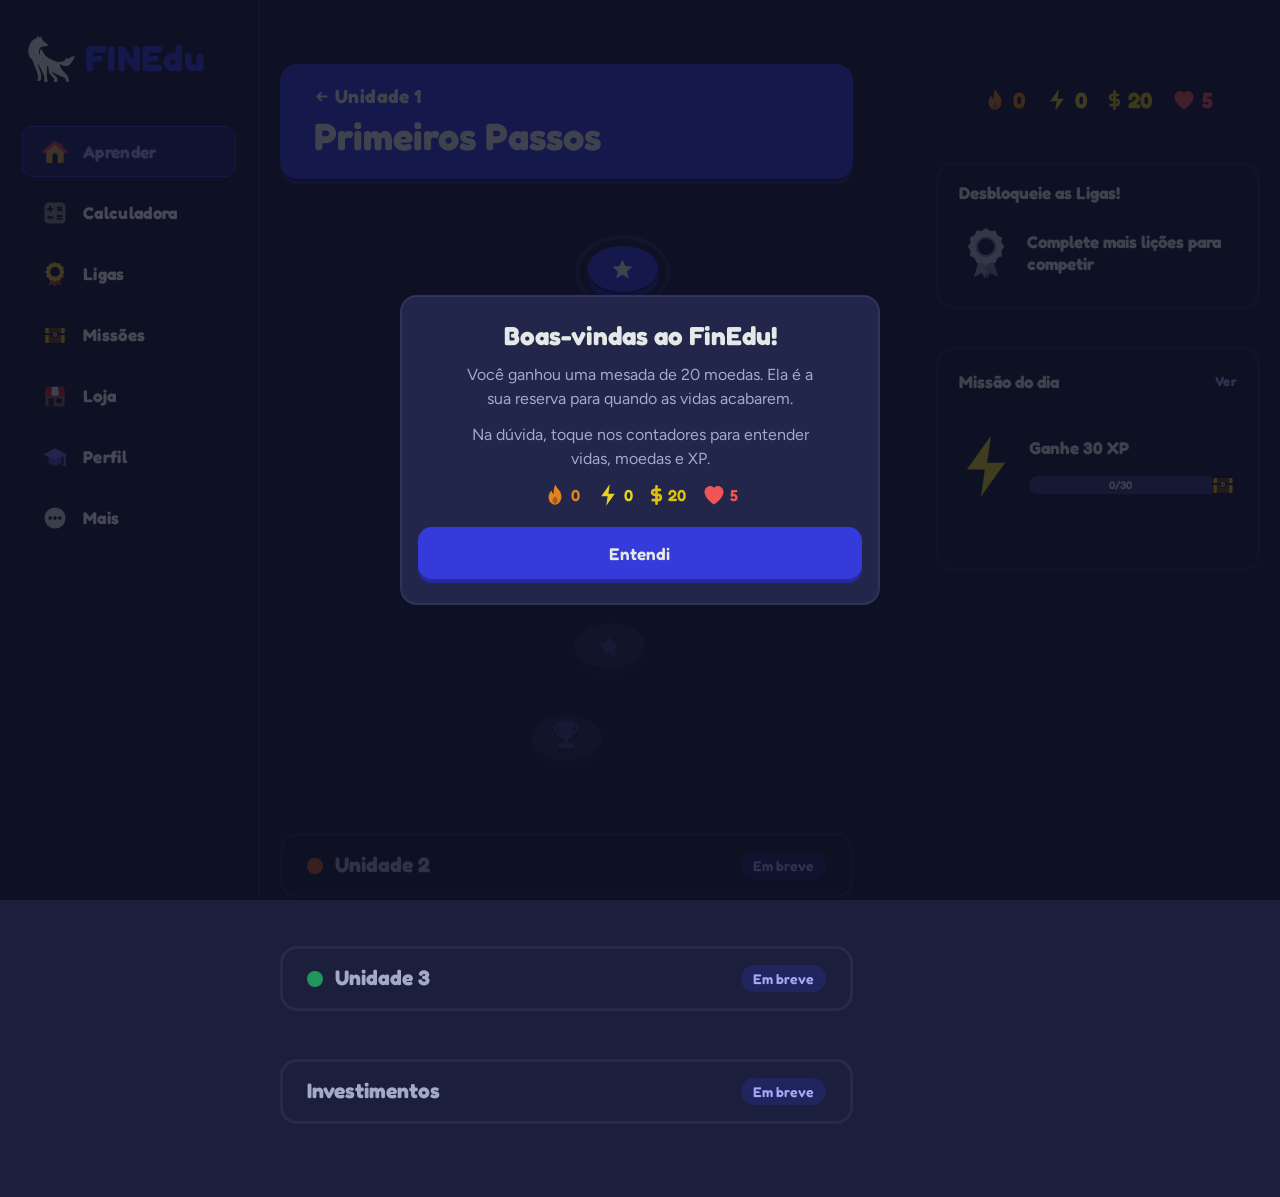
==== commit f960e468: "Corrige o design: contraste, letra normal, estrela de 5 pontas e unidades em breve Parte 2 da fila, " ====
--- a/index.html
+++ b/index.html
@@ -100,13 +100,7 @@
       </g>
     </symbol>
 
-    <!-- Cabeçalho da unidade -->
-    <symbol id="i-menu-unidade" viewBox="0 0 38 28">
-      <rect x="1" y="2" width="36" height="5" rx="2.5" fill="currentColor"/>
-      <rect x="1" y="11.5" width="36" height="5" rx="2.5" fill="currentColor"/>
-      <rect x="1" y="21" width="36" height="5" rx="2.5" fill="currentColor"/>
-    </symbol>
-
+    <!-- Faixa da unidade -->
     <symbol id="i-seta-esquerda" viewBox="0 0 18 18">
       <path d="M15 9H4M8.5 4.5L4 9L8.5 13.5" fill="none" stroke="currentColor" stroke-width="2.4" stroke-linecap="round" stroke-linejoin="round"/>
     </symbol>
@@ -133,12 +127,12 @@
       </g>
     </symbol>
 
-    <!-- Trilha: estrela de 6 pontas, baú, troféu, check e cadeado -->
+    <!-- Trilha: estrela de 5 pontas, baú, troféu, check e cadeado -->
     <symbol id="i-check" viewBox="0 0 24 24">
       <path fill="none" stroke="currentColor" stroke-width="3.2" stroke-linecap="round" stroke-linejoin="round" d="M5 12.5l4.5 4.5L19 7.5"/>
     </symbol>
     <symbol id="i-estrela-licao" viewBox="0 0 24 24">
-      <path fill="currentColor" d="M12 2L14.5 7.7L20.7 7L17 12L20.7 17L14.5 16.3L12 22L9.5 16.3L3.3 17L7 12L3.3 7L9.5 7.7Z"/>
+      <path fill="currentColor" d="M12 2.5L14.82 9.12L21.99 9.76L16.57 14.48L18.17 21.49L12 17.8L5.83 21.49L7.43 14.48L2.01 9.76L9.18 9.12Z"/>
     </symbol>
     <symbol id="i-cadeado" viewBox="0 0 24 24">
       <g fill="none" stroke="currentColor" stroke-width="2.6" stroke-linecap="round" stroke-linejoin="round">
@@ -202,31 +196,31 @@
       </a>
       <a class="menu-item" href="#aprender" data-tela="aprender">
         <svg class="icone" aria-hidden="true" focusable="false"><use href="#i-aprender"></use></svg>
-        <span>APRENDER</span>
+        <span>Aprender</span>
       </a>
       <a class="menu-item" href="#calculadora" data-tela="calculadora">
         <svg class="icone" aria-hidden="true" focusable="false"><use href="#i-calculadora"></use></svg>
-        <span>CALCULADORA</span>
+        <span>Calculadora</span>
       </a>
       <a class="menu-item" href="#ligas" data-tela="ligas">
         <svg class="icone" aria-hidden="true" focusable="false"><use href="#i-ligas"></use></svg>
-        <span>LIGAS</span>
+        <span>Ligas</span>
       </a>
       <a class="menu-item" href="#missoes" data-tela="missoes">
         <svg class="icone" aria-hidden="true" focusable="false"><use href="#i-missoes"></use></svg>
-        <span>MISSÕES</span>
+        <span>Missões</span>
       </a>
       <a class="menu-item" href="#loja" data-tela="loja">
         <svg class="icone" aria-hidden="true" focusable="false"><use href="#i-loja"></use></svg>
-        <span>LOJA</span>
+        <span>Loja</span>
       </a>
       <a class="menu-item" href="#perfil" data-tela="perfil">
         <svg class="icone" aria-hidden="true" focusable="false"><use href="#i-perfil"></use></svg>
-        <span>PERFIL</span>
+        <span>Perfil</span>
       </a>
       <a class="menu-item" href="#mais" data-tela="mais" aria-label="Mais: configurações do aplicativo">
         <svg class="icone" aria-hidden="true" focusable="false"><use href="#i-mais"></use></svg>
-        <span>MAIS</span>
+        <span>Mais</span>
       </a>
     </nav>
 
--- a/css/estilo.css
+++ b/css/estilo.css
@@ -58,6 +58,7 @@
   /* ---------- Marca e Destaque Principal (Roxo do Figma) ---------- */
   --cor-destaque: #343BDA;
   --cor-destaque-claro: #4B53F5;
+  --cor-destaque-texto: #A5A9F5;   /* roxo claro só para texto: passa no contraste mínimo (4,5) */
   --cor-destaque-sombra: #252A9E;
   --cor-destaque-suave: rgba(52, 59, 218, 0.22);
   --cor-destaque-anel: rgba(75, 83, 245, 0.38);
@@ -90,7 +91,7 @@
   --cor-texto-menu: #FFFFFF;
   --cor-titulo: #E4E9E7;
   --cor-menu-ativo-fundo: rgba(52, 59, 218, 0.30);
-  --cor-menu-ativo-texto: #4B53F5;
+  --cor-menu-ativo-texto: var(--cor-destaque-texto);
 
   /* ---------- Nós bloqueados e barras da trilha ---------- */
   --cor-bloqueado: #2A2C53;
@@ -113,7 +114,7 @@
   --cor-sequencia: #E5821A;
   --cor-xp: #E2D324;
   --cor-moeda: #E0C00A;
-  --cor-vida: #DC2E2E;
+  --cor-vida: #F05454;             /* o vermelho mais escuro (#DC2E2E) não passava no contraste */
   --cor-bau: #E8B923;
   --cor-bau-sombra: #9E7910;
   --cor-facil: var(--cor-acerto);
@@ -133,6 +134,7 @@
   --tamanho-pequeno: 0.875rem;     /* 14px */
   --tamanho-base: 1rem;            /* 16px */
   --tamanho-medio: 1.0625rem;      /* 17px */
+  --tamanho-texto-grande: 1.1875rem; /* 19px: em negrito, já conta como texto grande no contraste */
   --tamanho-titulo-p: 1.3125rem;   /* 21px */
   --tamanho-titulo-m: 1.625rem;    /* 26px */
   --tamanho-titulo-g: 2.25rem;     /* 36px */
@@ -595,7 +597,9 @@
   --cor-anel-unidade: var(--cor-unidade-3-anel);
 }
 
-.trilha-futura {
+/* Trilha ou unidade ainda sem lições: cartão compacto com o selo "Em breve" */
+.trilha-futura,
+.unidade-futura {
   display: flex;
   flex-direction: row;
   align-items: center;
@@ -607,9 +611,32 @@
   border-radius: var(--raio-g);
 }
 
-.trilha-futura .trilha-nome {
+.trilha-futura .trilha-nome,
+.unidade-futura-nome {
   color: var(--cor-texto-secundario);
   font-size: var(--tamanho-titulo-p);
+}
+
+.unidade-futura-nome {
+  display: flex;
+  align-items: center;
+  gap: var(--espaco-m);
+}
+
+/* Bolinha na cor da unidade (roxo, laranja ou verde) */
+.unidade-futura-nome::before {
+  content: '';
+  flex-shrink: 0;
+  width: var(--espaco-g);
+  height: var(--espaco-g);
+  border-radius: 50%;
+  background: var(--cor-unidade);
+}
+
+.unidade-futura-titulo {
+  margin-top: var(--espaco-pp);
+  color: var(--cor-texto-secundario);
+  font-size: var(--tamanho-pequeno);
 }
 
 .selo {
@@ -618,7 +645,7 @@
   padding: 3px var(--espaco-m);
   border-radius: var(--raio-total);
   background: var(--cor-destaque-suave);
-  color: var(--cor-destaque-claro);
+  color: var(--cor-destaque-texto);
   font-family: var(--fonte-titulo);
   font-weight: 600;
   font-size: var(--tamanho-pequeno);
@@ -650,9 +677,9 @@
   gap: 6px;
   font-family: var(--fonte-titulo);
   font-weight: 700;
-  font-size: var(--tamanho-base);
+  font-size: var(--tamanho-texto-grande);
   letter-spacing: 0.02em;
-  color: rgba(228, 233, 231, 0.78);
+  color: var(--cor-sobre-destaque);
 }
 
 .unidade-seta {
@@ -666,38 +693,6 @@
   font-weight: 700;
   font-size: clamp(1.65rem, 3.2vw, 2.375rem);
   line-height: 1.12;
-}
-
-.unidade-texto {
-  margin-top: 2px;
-  font-size: var(--tamanho-pequeno);
-  color: rgba(228, 233, 231, 0.85);
-}
-
-.unidade-menu {
-  display: grid;
-  place-items: center;
-  width: var(--alvo-minimo);
-  height: var(--alvo-minimo);
-  flex-shrink: 0;
-  border-radius: var(--raio-m);
-  color: rgba(228, 233, 231, 0.88);
-  transition: background-color var(--tempo-rapido), transform var(--tempo-rapido);
-}
-
-.unidade-menu .icone {
-  width: 37px;
-  height: 27px;
-}
-
-@media (hover: hover) {
-  .unidade-menu:hover {
-    background: rgba(0, 0, 0, 0.14);
-  }
-}
-
-.unidade-menu:active {
-  transform: scale(0.95);
 }
 
 /* ----- O caminho de bolinhas ovais 3D ----- */
@@ -866,7 +861,7 @@
   font-weight: 700;
   font-size: 0.8125rem;
   letter-spacing: 0.03em;
-  color: var(--cor-destaque-claro);
+  color: var(--cor-destaque-texto);
 }
 
 .cartao-lateral-ver:hover {
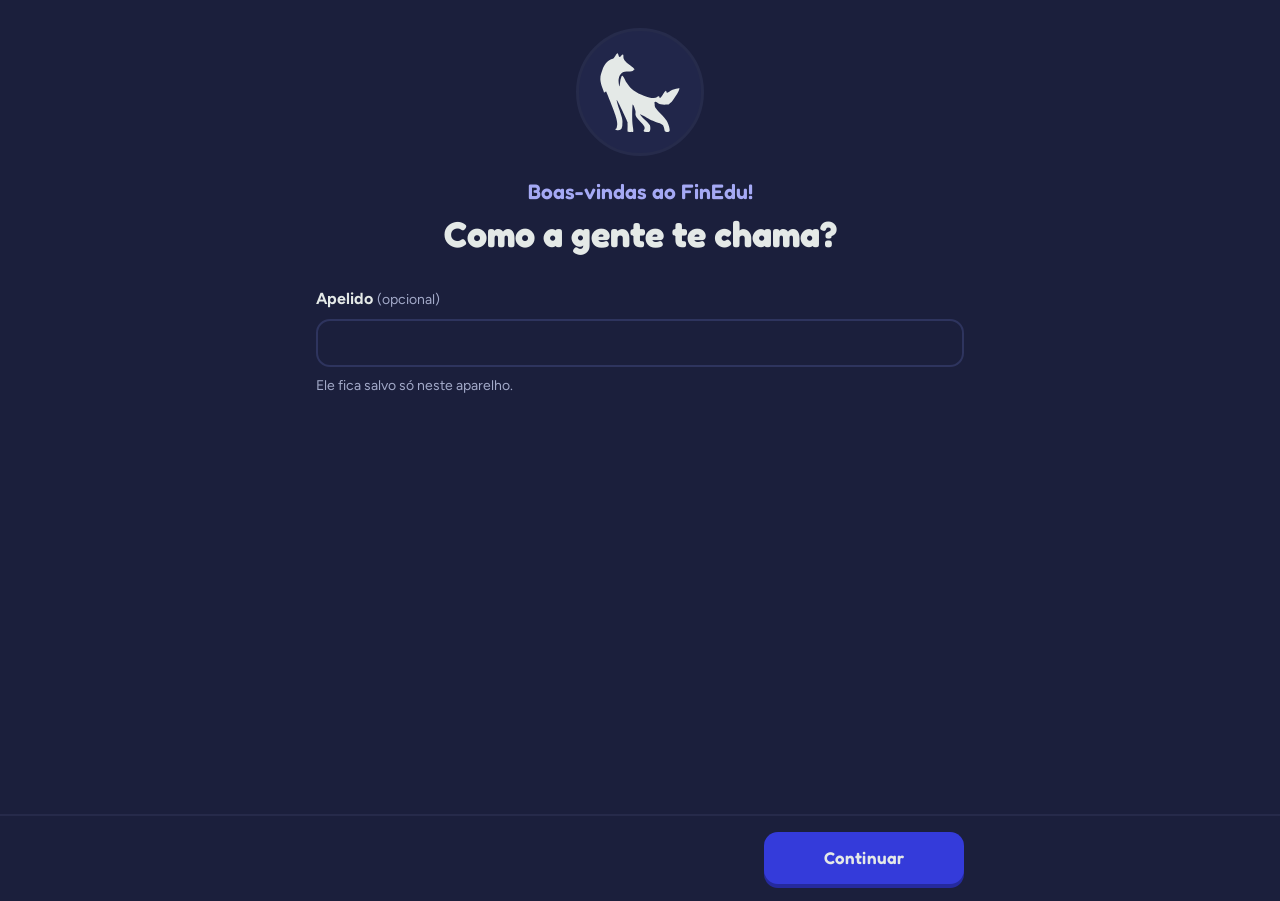
==== commit b01aa799: "Onboarding: apelido, avatar e o tutorial "Como usar o FinEdu" Na primeira vez (e depois de "Reinicia" ====
--- a/index.html
+++ b/index.html
@@ -94,12 +94,6 @@
       <circle cx="21.5" cy="16" r="2.1" fill="#1B1F3C"/>
     </symbol>
 
-    <symbol id="i-guia" viewBox="0 0 24 24">
-      <g fill="none" stroke="currentColor" stroke-width="2.2" stroke-linecap="round" stroke-linejoin="round">
-        <path d="M4 5a2 2 0 0 1 2-2h13v16H6a2 2 0 0 0-2 2z"/><path d="M4 21V5"/><path d="M9 8h6"/>
-      </g>
-    </symbol>
-
     <!-- Faixa da unidade -->
     <symbol id="i-seta-esquerda" viewBox="0 0 18 18">
       <path d="M15 9H4M8.5 4.5L4 9L8.5 13.5" fill="none" stroke="currentColor" stroke-width="2.4" stroke-linecap="round" stroke-linejoin="round"/>
@@ -178,6 +172,85 @@
       <g fill="none" stroke="currentColor" stroke-width="2.2" stroke-linecap="round">
         <circle cx="12" cy="12" r="9"/><path d="M12 11v5M12 8h.01"/>
       </g>
+    </symbol>
+
+    <!-- Avatares do onboarding (Parte 4): cabeça de frente, formas chapadas
+         como as dos ícones do menu, detalhes no azul-escuro do fundo. As
+         cores vêm das variáveis do estilo.css. Desenhos provisórios: para
+         trocar um bicho, basta trocar o miolo do <symbol> (o id fica). -->
+    <symbol id="i-avatar-arara" viewBox="0 0 64 64">
+      <path style="fill: var(--cor-vida)" d="M32 5C46.5 5 55.5 16 55.5 30C55.5 44.5 46 56.5 32 56.5C18 56.5 8.5 44.5 8.5 30C8.5 16 17.5 5 32 5Z"/>
+      <circle style="fill: var(--cor-texto)" cx="18" cy="25" r="7.5"/>
+      <circle style="fill: var(--cor-texto)" cx="46" cy="25" r="7.5"/>
+      <circle style="fill: var(--cor-fundo)" cx="19" cy="25" r="3.2"/>
+      <circle style="fill: var(--cor-fundo)" cx="45" cy="25" r="3.2"/>
+      <path style="fill: var(--cor-fundo)" d="M23 41C23 37.5 27 36 32 36C37 36 41 37.5 41 41C41 47 37 51.5 32 51.5C27 51.5 23 47 23 41Z"/>
+      <path style="fill: var(--cor-texto)" d="M32 26C37.5 26 40.5 29.5 40.5 34C40.5 40.5 37 46.5 32 53.5C27 46.5 23.5 40.5 23.5 34C23.5 29.5 26.5 26 32 26Z"/>
+    </symbol>
+
+    <symbol id="i-avatar-capivara" viewBox="0 0 64 64">
+      <circle style="fill: var(--cor-unidade-2)" cx="17.5" cy="12.5" r="5"/>
+      <circle style="fill: var(--cor-unidade-2)" cx="46.5" cy="12.5" r="5"/>
+      <circle style="fill: var(--cor-unidade-2-sombra)" cx="17.5" cy="12.5" r="2.3"/>
+      <circle style="fill: var(--cor-unidade-2-sombra)" cx="46.5" cy="12.5" r="2.3"/>
+      <path style="fill: var(--cor-unidade-2)" d="M32 8C42 8 48.5 13 49.5 21C50.3 27.5 52 33.5 52 41C52 52.5 43.5 59.5 32 59.5C20.5 59.5 12 52.5 12 41C12 33.5 13.7 27.5 14.5 21C15.5 13 22 8 32 8Z"/>
+      <path style="fill: var(--cor-fundo)" d="M19.5 22H26C26 24.2 24.6 25.7 22.75 25.7C20.9 25.7 19.5 24.2 19.5 22Z"/>
+      <path style="fill: var(--cor-fundo)" d="M38 22H44.5C44.5 24.2 43.1 25.7 41.25 25.7C39.4 25.7 38 24.2 38 22Z"/>
+      <path style="fill: var(--cor-unidade-2-sombra)" d="M23 41.5H41C43.8 41.5 45.3 43.5 44.4 46.1C43 50.3 38.2 53 32 53C25.8 53 21 50.3 19.6 46.1C18.7 43.5 20.2 41.5 23 41.5Z"/>
+      <ellipse style="fill: var(--cor-fundo)" cx="27.5" cy="45.8" rx="2.1" ry="1.6"/>
+      <ellipse style="fill: var(--cor-fundo)" cx="36.5" cy="45.8" rx="2.1" ry="1.6"/>
+    </symbol>
+
+    <symbol id="i-avatar-tatu" viewBox="0 0 64 64">
+      <path style="fill: var(--cor-texto-secundario)" d="M5 46C5 26 17 10.5 32 10.5C47 10.5 59 26 59 46C59 49.5 57 51.5 53.5 51.5H10.5C7 51.5 5 49.5 5 46Z"/>
+      <path style="fill: none; stroke: var(--cor-fundo); stroke-width: 2.4; stroke-linecap: round" d="M10.5 46C11 29.5 20.5 17.5 32 17.5C43.5 17.5 53 29.5 53.5 46"/>
+      <path style="fill: none; stroke: var(--cor-fundo); stroke-width: 2.4; stroke-linecap: round" d="M16 46C16.5 34 23.5 24.5 32 24.5C40.5 24.5 47.5 34 48 46"/>
+      <ellipse style="fill: var(--cor-texto)" cx="22.5" cy="19.5" rx="4.4" ry="7.2" transform="rotate(-22 22.5 19.5)"/>
+      <ellipse style="fill: var(--cor-texto)" cx="41.5" cy="19.5" rx="4.4" ry="7.2" transform="rotate(22 41.5 19.5)"/>
+      <path style="fill: var(--cor-texto)" d="M32 21C38 21 42 25 42 30.5C42 38 37.8 45 36 52C35.3 55 33.8 57.5 32 57.5C30.2 57.5 28.7 55 28 52C26.2 45 22 38 22 30.5C22 25 26 21 32 21Z"/>
+      <path style="fill: var(--cor-texto-secundario)" d="M26 25.5C27.5 23 29.6 22.2 32 22.2C34.4 22.2 36.5 23 38 25.5C36.2 27 34.2 27.5 32 27.5C29.8 27.5 27.8 27 26 25.5Z"/>
+      <circle style="fill: var(--cor-fundo)" cx="27.8" cy="32.5" r="2.1"/>
+      <circle style="fill: var(--cor-fundo)" cx="36.2" cy="32.5" r="2.1"/>
+      <ellipse style="fill: var(--cor-fundo)" cx="32" cy="55" rx="2.4" ry="1.6"/>
+    </symbol>
+
+    <symbol id="i-avatar-onca" viewBox="0 0 64 64">
+      <circle style="fill: var(--cor-sequencia)" cx="15" cy="15.5" r="7"/>
+      <circle style="fill: var(--cor-sequencia)" cx="49" cy="15.5" r="7"/>
+      <circle style="fill: var(--cor-fundo)" cx="15" cy="15.5" r="3.5"/>
+      <circle style="fill: var(--cor-fundo)" cx="49" cy="15.5" r="3.5"/>
+      <path style="fill: var(--cor-sequencia)" d="M32 11C46 11 55.5 20.5 55.5 33C55.5 46 45.5 56 32 56C18.5 56 8.5 46 8.5 33C8.5 20.5 18 11 32 11Z"/>
+      <path style="fill: var(--cor-texto)" d="M32 37C34.5 34.5 38 34 41 35.5C45 37.5 45.5 43 42.5 46C40.5 48 37 51 32 51C27 51 23.5 48 21.5 46C18.5 43 19 37.5 23 35.5C26 34 29.5 34.5 32 37Z"/>
+      <path style="fill: var(--cor-fundo)" d="M28 36.5H36C36 39 34.2 41 32 41C29.8 41 28 39 28 36.5Z"/>
+      <ellipse style="fill: var(--cor-fundo)" cx="23" cy="29" rx="2.8" ry="3.3"/>
+      <ellipse style="fill: var(--cor-fundo)" cx="41" cy="29" rx="2.8" ry="3.3"/>
+      <g style="fill: var(--cor-fundo)">
+        <circle cx="32" cy="18" r="2.3"/><circle cx="25" cy="20.5" r="1.8"/><circle cx="39" cy="20.5" r="1.8"/>
+        <circle cx="13.5" cy="32" r="2"/><circle cx="15.5" cy="39.5" r="1.6"/>
+        <circle cx="50.5" cy="32" r="2"/><circle cx="48.5" cy="39.5" r="1.6"/>
+      </g>
+    </symbol>
+
+    <symbol id="i-avatar-coruja" viewBox="0 0 64 64">
+      <path style="fill: var(--cor-destaque-texto)" d="M11 8.5L21 17C24.5 15.6 28 15 32 15C36 15 39.5 15.6 43 17L53 8.5C55.2 16.5 56.5 24 56.5 32C56.5 46 46 57 32 57C18 57 7.5 46 7.5 32C7.5 24 8.8 16.5 11 8.5Z"/>
+      <g style="fill: var(--cor-destaque)">
+        <circle cx="22" cy="30.5" r="10"/><circle cx="42" cy="30.5" r="10"/><ellipse cx="32" cy="38" rx="6.5" ry="7"/>
+      </g>
+      <circle style="fill: var(--cor-xp)" cx="22" cy="30.5" r="6.3"/>
+      <circle style="fill: var(--cor-xp)" cx="42" cy="30.5" r="6.3"/>
+      <circle style="fill: var(--cor-fundo)" cx="22" cy="30.5" r="3.2"/>
+      <circle style="fill: var(--cor-fundo)" cx="42" cy="30.5" r="3.2"/>
+      <path style="fill: var(--cor-bau)" d="M28.6 38.5H35.4C36.2 38.5 36.6 39.3 36.2 40L33 45C32.5 45.8 31.5 45.8 31 45L27.8 40C27.4 39.3 27.8 38.5 28.6 38.5Z"/>
+    </symbol>
+
+    <symbol id="i-avatar-tamandua" viewBox="0 0 64 64">
+      <circle style="fill: var(--cor-bau-sombra)" cx="21.5" cy="11.5" r="4.6"/>
+      <circle style="fill: var(--cor-bau-sombra)" cx="42.5" cy="11.5" r="4.6"/>
+      <path style="fill: var(--cor-bau)" d="M32 7.5C40 7.5 45.5 12 45.5 19C45.5 25 41.5 30 38 36.5C36 40.5 35.3 46 35.3 52C35.3 55.5 34 57.5 32 57.5C30 57.5 28.7 55.5 28.7 52C28.7 46 28 40.5 26 36.5C22.5 30 18.5 25 18.5 19C18.5 12 24 7.5 32 7.5Z"/>
+      <circle style="fill: var(--cor-fundo)" cx="26.5" cy="19.5" r="2.2"/>
+      <circle style="fill: var(--cor-fundo)" cx="37.5" cy="19.5" r="2.2"/>
+      <ellipse style="fill: var(--cor-fundo)" cx="32" cy="55.3" rx="2.3" ry="1.5"/>
+      <path style="fill: none; stroke: var(--cor-vida); stroke-width: 2; stroke-linecap: round" d="M32 57.5C32 60.5 35 62 38 60"/>
     </symbol>
   </svg>
 
@@ -248,11 +321,14 @@
       <section class="tela" id="tela-loja" hidden></section>
       <section class="tela" id="tela-perfil" hidden></section>
       <section class="tela" id="tela-mais" hidden></section>
-      <section class="tela" id="tela-guia" hidden></section>
       <section class="tela tela--foco" id="tela-licao" hidden></section>
       <section class="tela tela--foco" id="tela-resultado" hidden></section>
       <section class="tela tela--foco" id="tela-bau" hidden></section>
       <section class="tela tela--foco" id="tela-sem-vidas" hidden></section>
+      <!-- Onboarding (Parte 4): apelido, avatar e o tutorial "Como usar o FinEdu" -->
+      <section class="tela tela--foco" id="tela-apelido" hidden></section>
+      <section class="tela tela--foco" id="tela-avatar" hidden></section>
+      <section class="tela tela--foco" id="tela-guia" hidden></section>
     </main>
 
     <!-- ==========================================================
@@ -270,7 +346,6 @@
        telas.js. O Esc fecha sozinho.
        ========================================================== -->
   <dialog class="folha" id="painel" aria-labelledby="titulo-painel"></dialog>
-  <dialog class="folha" id="boas-vindas" aria-labelledby="titulo-boas-vindas"></dialog>
 
   <!-- Aviso rápido que aparece e some sozinho -->
   <div class="aviso" id="aviso" role="status" aria-live="polite"></div>
--- a/css/estilo.css
+++ b/css/estilo.css
@@ -14,10 +14,11 @@
    10. Comemoração (vitória, baú, sem vidas)
    11. Calculadora de Metas, Ligas, Missões, Loja e Em breve
    12. Perfil e Configurações (Mais)
-   13. Avisos
-   14. Telas maiores e tela deitada (3 colunas do Figma)
-   15. Modo foco (lição e comemorações, sem menu)
-   16. Animações e movimento reduzido
+   13. Onboarding (apelido, avatar e tutorial)
+   14. Avisos
+   15. Telas maiores e tela deitada (3 colunas do Figma)
+   16. Modo foco (lição, comemorações e onboarding, sem menu)
+   17. Animações e movimento reduzido
    ============================================================ */
 
 
@@ -556,6 +557,35 @@
   color: var(--cor-texto);
 }
 
+/* Botão de texto discreto, sem sombra, como o X da lição: "Cancelar",
+   "Pular" e "Fechar", no canto de cima do onboarding */
+.botao-discreto {
+  display: inline-flex;
+  align-items: center;
+  justify-content: center;
+  min-width: var(--alvo-minimo);
+  min-height: var(--alvo-minimo);
+  padding: 0 var(--espaco-m);
+  flex-shrink: 0;
+  border-radius: var(--raio-m);
+  color: var(--cor-texto-secundario);
+  font-family: var(--fonte-titulo);
+  font-weight: 600;
+  font-size: var(--tamanho-medio);
+  transition: background-color var(--tempo-rapido), color var(--tempo-rapido);
+}
+
+.botao-discreto:active {
+  background: var(--cor-cartao);
+  color: var(--cor-texto);
+}
+
+@media (hover: hover) {
+  .botao-discreto:hover {
+    color: var(--cor-texto);
+  }
+}
+
 
 /* ============================================================
    7. TRILHA (Cartão da Unidade + Caminho de Discos 3D)
@@ -568,6 +598,16 @@
 
 .trilha + .trilha {
   margin-top: var(--espaco-xgg);
+}
+
+/* "Oi, Duda!" acima da faixa da unidade, quando o aluno tem apelido (Parte 4) */
+.trilha-saudacao {
+  margin-bottom: var(--espaco-m);
+  color: var(--cor-titulo);
+  font-family: var(--fonte-titulo);
+  font-weight: 600;
+  font-size: var(--tamanho-titulo-p);
+  overflow-wrap: anywhere;
 }
 
 /* Temas de cor alternados por unidade (roxo, laranja, verde) */
@@ -1310,22 +1350,6 @@
 .painel-parte--xp .icone        { color: var(--cor-xp); }
 .painel-parte--sequencia .icone { color: var(--cor-sequencia); }
 
-.boas-vindas-contadores {
-  display: flex;
-  flex-wrap: wrap;
-  justify-content: center;
-  gap: var(--espaco-g);
-  font-family: var(--fonte-titulo);
-  font-weight: 600;
-  font-variant-numeric: tabular-nums;
-}
-
-.boas-vindas-contadores span {
-  display: flex;
-  align-items: center;
-  gap: var(--espaco-pp);
-}
-
 
 /* ============================================================
    10. COMEMORAÇÃO (vitória, baú aberto, sem vidas)
@@ -1451,7 +1475,9 @@
   font-weight: 600;
 }
 
-.comemoracao-nivel {
+/* Subiu de nível e missão do dia concluída: o mesmo destaque, na cor do XP */
+.comemoracao-nivel,
+.comemoracao-missao {
   display: flex;
   align-items: center;
   gap: var(--espaco-p);
@@ -1909,8 +1935,27 @@
   height: 44px;
 }
 
+/* O avatar do onboarding ocupa mais o círculo que o chapéu */
+.perfil-avatar-bicho {
+  width: 64px;
+  height: 64px;
+}
+
+.perfil-quem {
+  min-width: 0;
+}
+
 .perfil-titulo {
   font-size: var(--tamanho-titulo-g);
+}
+
+/* Apelido sem espaço (até 20 letras) quebra em vez de empurrar a tela */
+.perfil-titulo--apelido {
+  overflow-wrap: anywhere;
+}
+
+.perfil-trocar {
+  margin-top: var(--espaco-m);
 }
 
 .perfil-sub {
@@ -2000,6 +2045,13 @@
   gap: var(--espaco-m);
 }
 
+/* Painel com mais de uma linha (Mais → Como funciona): uma linha entre elas */
+.painel--linhas .config-linha + .config-linha {
+  margin-top: var(--espaco-g);
+  padding-top: var(--espaco-g);
+  border-top: var(--borda) solid var(--cor-borda);
+}
+
 .config-nome {
   color: var(--cor-titulo);
   font-family: var(--fonte-titulo);
@@ -2062,7 +2114,289 @@
 
 
 /* ============================================================
-   13. AVISOS
+   13. ONBOARDING (apelido, avatar e tutorial)
+   ============================================================
+   As etapas usam o esqueleto da lição (.licao, .licao-conteudo,
+   .licao-topo, .barra e .licao-acoes): o conteúdo em cima e o botão
+   principal embaixo, ao alcance do polegar. O único destaque é o lobo
+   grande da etapa 1, a primeira tela de quem chega pelo QR code. */
+.etapa-topo {
+  display: flex;
+  justify-content: flex-end;
+  margin-bottom: var(--espaco-m);
+}
+
+.etapa-lobo {
+  display: grid;
+  place-items: center;
+  width: 128px;
+  height: 128px;
+  margin: var(--espaco-g) auto var(--espaco-gg);
+  border: var(--borda-cartao) solid var(--cor-borda-cartao);
+  border-radius: 50%;
+  background: var(--cor-cartao);
+  color: var(--cor-titulo);
+}
+
+.etapa-lobo-marca {
+  width: 80px;
+  height: 80px;
+}
+
+.etapa-titulo {
+  font-size: var(--tamanho-titulo-g);
+  text-align: center;
+  text-wrap: balance;
+}
+
+.etapa-boas-vindas {
+  display: block;
+  margin-bottom: var(--espaco-p);
+  color: var(--cor-destaque-texto);
+  font-weight: 600;
+  font-size: var(--tamanho-titulo-p);
+}
+
+.etapa-pergunta {
+  display: block;
+}
+
+.etapa-texto {
+  margin-top: var(--espaco-p);
+  color: var(--cor-texto-secundario);
+  text-align: center;
+}
+
+.etapa-campo {
+  margin-top: var(--espaco-xg);
+}
+
+/* Toque rápido (dois toques no "Próximo") não dá zoom, e o campo ou o
+   avatar com o foco do teclado não fica escondido atrás da barra de baixo */
+.etapa button,
+.etapa input {
+  touch-action: manipulation;
+}
+
+.etapa input {
+  scroll-margin-bottom: calc(var(--espaco-xgg) * 2 + var(--margem-segura-baixo));
+}
+
+/* ----- Etapa 2: os 6 avatares ----- */
+.avatares {
+  display: grid;
+  grid-template-columns: repeat(3, minmax(0, 1fr));
+  gap: var(--espaco-m);
+  margin-top: var(--espaco-gg);
+}
+
+.avatar-opcao {
+  position: relative;
+  display: block;
+}
+
+/* O botão de opção de verdade cobre o cartão inteiro, sem aparecer: o
+   toque, as setas do teclado e o leitor de tela usam ele, e o cartão
+   embaixo mostra o desenho (o marcado fica como a alternativa marcada) */
+.avatar-radio {
+  position: absolute;
+  inset: 0;
+  z-index: 1;
+  width: 100%;
+  height: 100%;
+  margin: 0;
+  opacity: 0;
+  cursor: pointer;
+}
+
+.avatar-cartao {
+  --cor-da-borda: var(--cor-borda);
+  --cor-da-sombra: var(--cor-borda);
+
+  position: relative;
+  display: flex;
+  flex-direction: column;
+  align-items: center;
+  gap: var(--espaco-p);
+  padding: var(--espaco-m) var(--espaco-pp);
+  border: var(--borda) solid var(--cor-da-borda);
+  border-radius: var(--raio-m);
+  box-shadow: 0 var(--sombra-solida) 0 var(--cor-da-sombra);
+  transition: transform var(--tempo-rapido), box-shadow var(--tempo-rapido),
+              border-color var(--tempo-rapido), background-color var(--tempo-rapido);
+}
+
+.avatar-radio:active + .avatar-cartao {
+  transform: translateY(var(--sombra-solida));
+  box-shadow: 0 0 0 var(--cor-da-sombra);
+}
+
+.avatar-radio:checked + .avatar-cartao {
+  --cor-da-borda: var(--cor-destaque-claro);
+  --cor-da-sombra: var(--cor-destaque-sombra);
+  background: var(--cor-destaque-suave);
+}
+
+.avatar-radio:focus-visible + .avatar-cartao {
+  outline: 3px solid var(--cor-texto);
+  outline-offset: 3px;
+}
+
+@media (hover: hover) {
+  .avatar-radio:hover:not(:checked) + .avatar-cartao {
+    background: var(--cor-cartao);
+  }
+}
+
+.avatar-figura {
+  display: grid;
+  place-items: center;
+  width: 72px;
+  height: 72px;
+  border-radius: 50%;
+  background: var(--cor-cartao);
+}
+
+.avatar-desenho {
+  width: 60px;
+  height: 60px;
+}
+
+.avatar-nome {
+  color: var(--cor-texto);
+  font-family: var(--fonte-titulo);
+  font-weight: 600;
+  font-size: var(--tamanho-base);
+  line-height: 1.2;
+}
+
+/* Check no canto do marcado: a escolha não depende só da cor */
+.avatar-marca {
+  position: absolute;
+  top: var(--espaco-p);
+  right: var(--espaco-p);
+  display: none;
+  place-items: center;
+  width: 24px;
+  height: 24px;
+  border-radius: 50%;
+  background: var(--cor-destaque-claro);
+  color: var(--cor-sobre-destaque);
+}
+
+.avatar-marca .icone {
+  width: 16px;
+  height: 16px;
+}
+
+.avatar-radio:checked + .avatar-cartao .avatar-marca {
+  display: grid;
+}
+
+/* ----- Etapa 3: tutorial "Como usar o FinEdu" ----- */
+.tutorial-contagem {
+  color: var(--cor-texto-secundario);
+  font-family: var(--fonte-titulo);
+  font-weight: 600;
+  font-size: var(--tamanho-pequeno);
+  font-variant-numeric: tabular-nums;
+  white-space: nowrap;
+}
+
+.tutorial-cartao {
+  display: flex;
+  flex-direction: column;
+  align-items: center;
+  gap: var(--espaco-g);
+  max-width: 440px;
+  margin: var(--espaco-g) auto 0;
+  text-align: center;
+}
+
+.tutorial-figura {
+  display: flex;
+  align-items: center;
+  justify-content: center;
+  gap: var(--espaco-p);
+  width: 128px;
+  height: 128px;
+  border: var(--borda-cartao) solid var(--cor-borda-cartao);
+  border-radius: 50%;
+  background: var(--cor-cartao);
+}
+
+.tutorial-figura .icone {
+  width: 56px;
+  height: 56px;
+}
+
+.tutorial-cartao--trilha .tutorial-figura .icone { color: var(--cor-destaque-texto); }
+.tutorial-cartao--licao .tutorial-figura .icone  { color: var(--cor-acerto); }
+.tutorial-cartao--xp .tutorial-figura .icone     { color: var(--cor-xp); }
+
+/* Vidas e moedas: o coração e a moeda lado a lado (a moeda é estreita) */
+.tutorial-cartao--vidas .tutorial-figura .icone {
+  width: 42px;
+  height: 42px;
+  color: var(--cor-vida);
+}
+
+.tutorial-cartao--vidas .tutorial-figura .icone + .icone {
+  width: 29px;
+  color: var(--cor-moeda);
+}
+
+.tutorial-titulo {
+  font-size: var(--tamanho-titulo-m);
+  text-wrap: balance;
+}
+
+.tutorial-texto {
+  max-width: 36ch;
+  color: var(--cor-texto-secundario);
+  font-size: var(--tamanho-medio);
+}
+
+.tutorial-nota {
+  color: var(--cor-texto-secundario);
+  font-size: var(--tamanho-pequeno);
+}
+
+/* Os contadores do aluno, como na barra de cima (cartão do XP) */
+.tutorial-contadores {
+  display: flex;
+  flex-wrap: wrap;
+  justify-content: center;
+  gap: var(--espaco-g);
+  font-family: var(--fonte-titulo);
+  font-weight: 600;
+  font-variant-numeric: tabular-nums;
+}
+
+.tutorial-contadores span {
+  display: flex;
+  align-items: center;
+  gap: var(--espaco-pp);
+}
+
+/* Voltar e Próximo lado a lado, o Próximo maior */
+.licao-acoes-dentro.tutorial-botoes {
+  flex-direction: row;
+}
+
+.tutorial-botoes .botao {
+  flex: 1 1 0;
+  width: auto;
+  min-width: 0;
+}
+
+.tutorial-botoes .botao:not(.botao--contorno) {
+  flex-grow: 2;
+}
+
+
+/* ============================================================
+   14. AVISOS
    ============================================================ */
 .aviso {
   position: fixed;
@@ -2135,12 +2469,18 @@
 
 
 /* ============================================================
-   14. TELAS MAIORES E LAYOUT DE 3 COLUNAS DO FIGMA
+   15. TELAS MAIORES E LAYOUT DE 3 COLUNAS DO FIGMA
    ============================================================ */
 @media (max-width: 359px) {
   .topo { gap: var(--espaco-pp); }
   .contador { padding: 0 var(--espaco-pp); min-width: 40px; }
   :root { --amplitude-curva: 64px; }
+  .avatar-figura { width: 60px; height: 60px; }
+  .avatar-desenho { width: 50px; height: 50px; }
+  .avatar-nome { font-size: var(--tamanho-pequeno); }
+  /* Perfil e Mais: o círculo vai para cima do título, que ganha a largura
+     toda ("Configurações" não cabia ao lado do círculo e empurrava a tela) */
+  .perfil-topo { flex-direction: column; align-items: flex-start; }
 }
 
 @media (min-width: 480px) {
@@ -2169,6 +2509,12 @@
     min-width: 200px;
     margin-left: auto;
     flex-shrink: 0;
+  }
+  .licao-acoes-dentro.tutorial-botoes { justify-content: flex-end; }
+  .licao-acoes-dentro.tutorial-botoes .botao {
+    flex: 0 0 auto;
+    min-width: 160px;
+    margin-left: 0;
   }
   .folha { align-items: center; }
   .folha-caixa {
@@ -2313,7 +2659,7 @@
 
 
 /* ============================================================
-   15. MODO FOCO (lição e comemorações): sem menu, sem distração
+   16. MODO FOCO (lição, comemorações e onboarding): sem menu, sem distração
    ============================================================ */
 .modo-foco .app {
   display: block;
@@ -2336,7 +2682,7 @@
 
 
 /* ============================================================
-   16. ANIMAÇÕES
+   17. ANIMAÇÕES
    ============================================================ */
 @keyframes pulsar {
   0%, 100% { transform: scale(1); }
